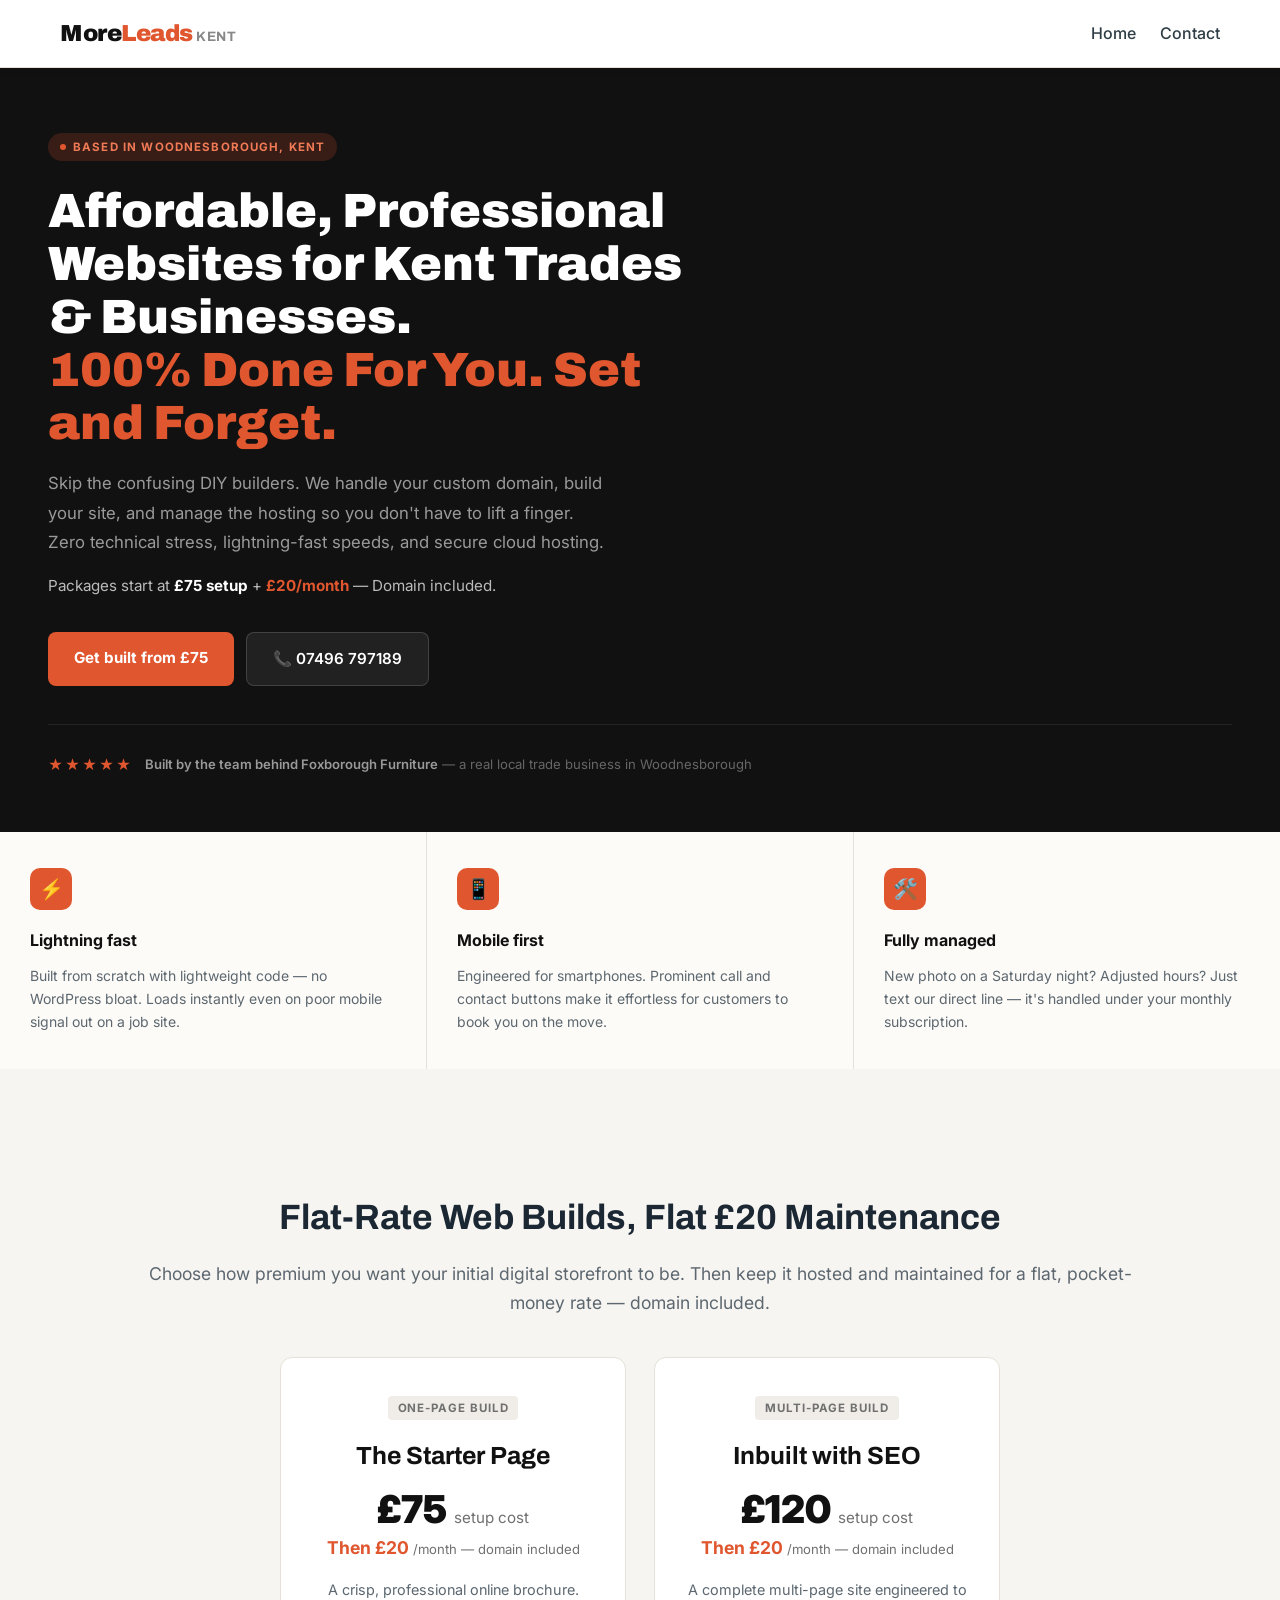
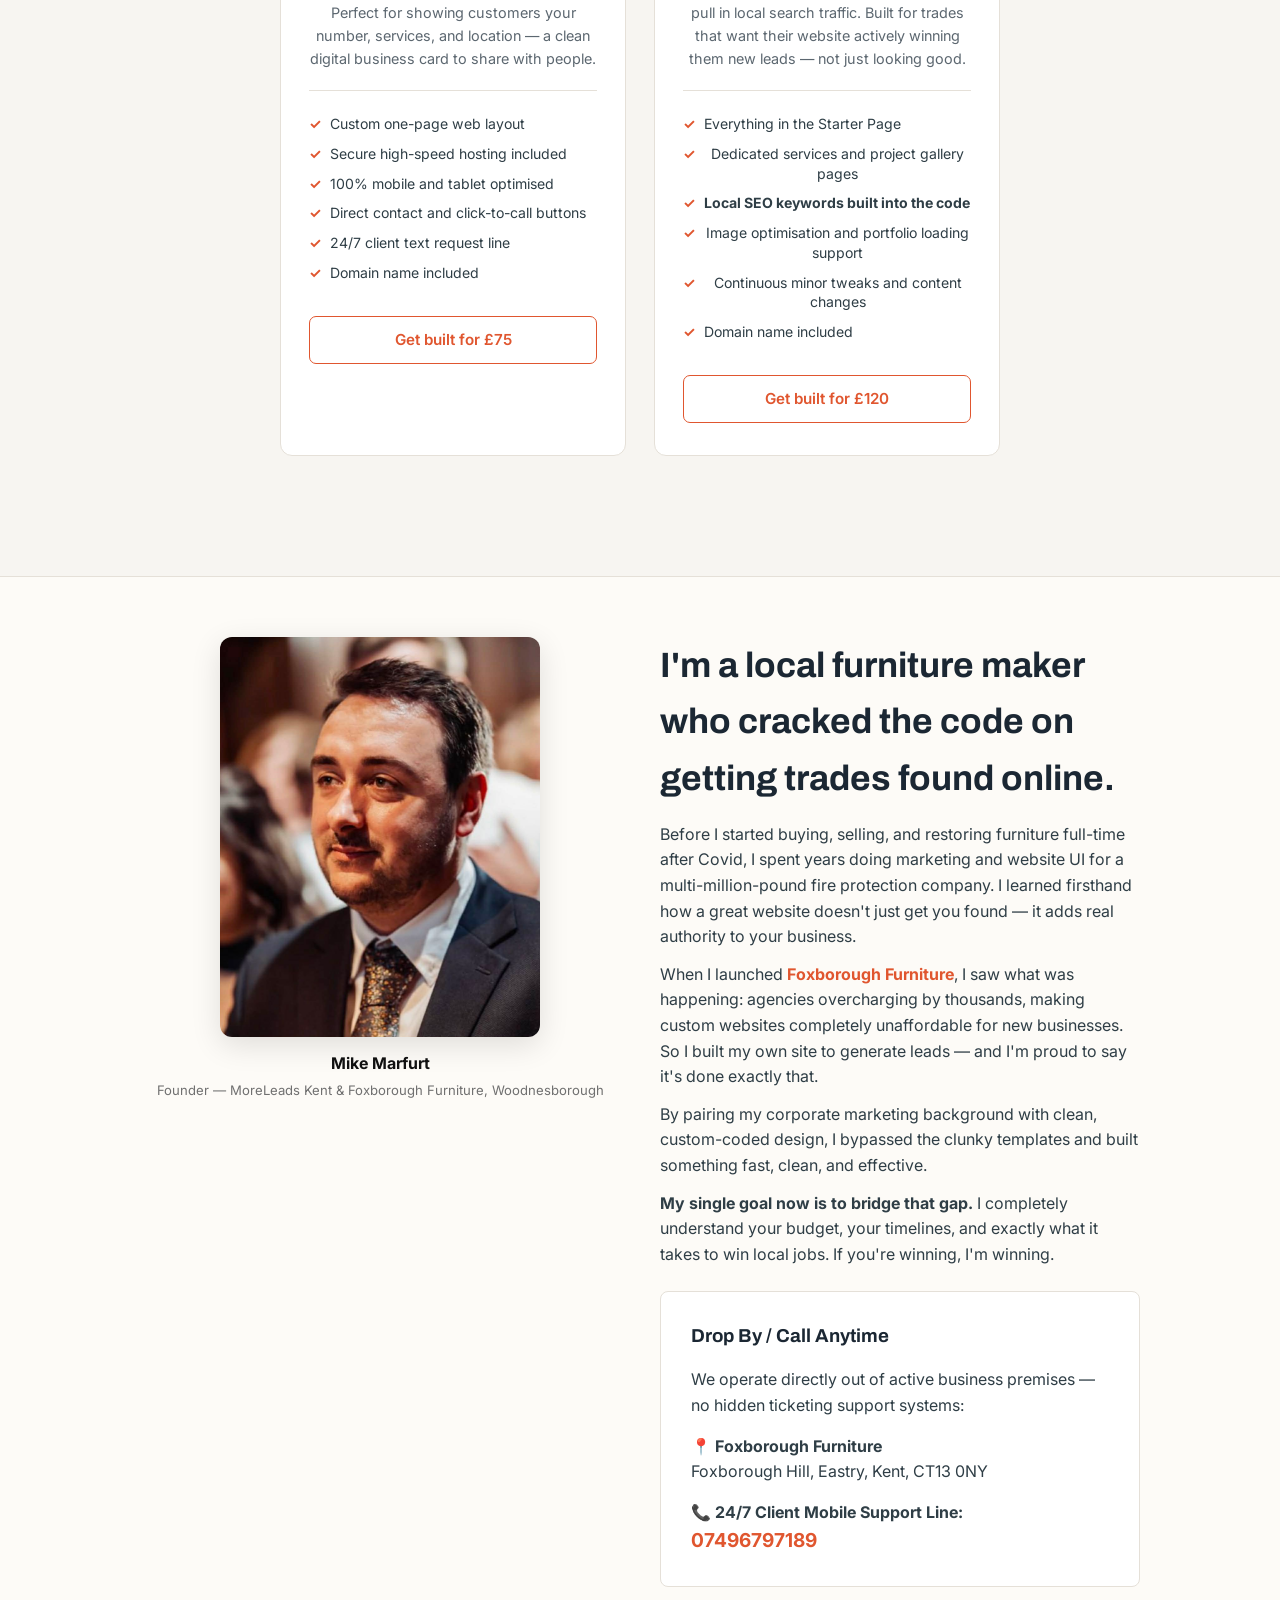
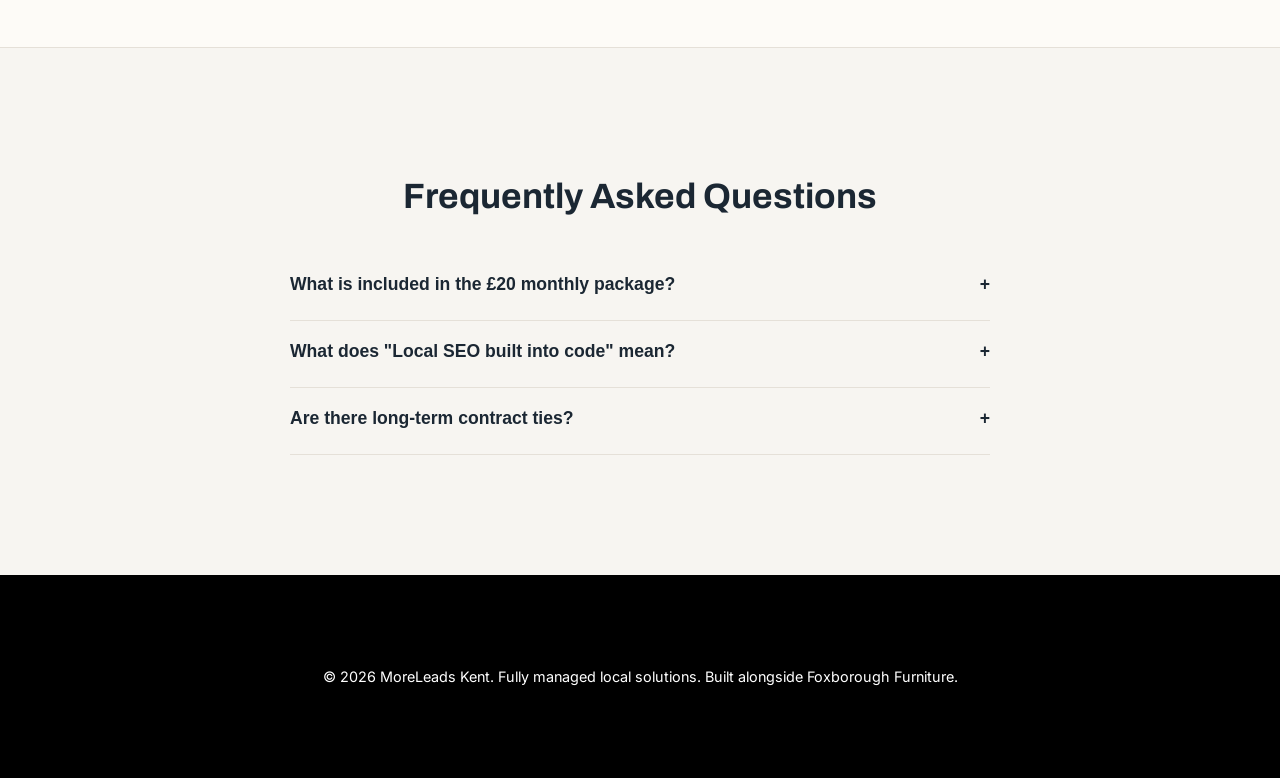
==== index.html @ c45e1f1b "Update index.html" ====
<!DOCTYPE html>
<html lang="en-GB">
<head>
    <link rel="icon" type="image/svg+xml" href="favicon.svg">
<link rel="shortcut icon" href="favicon.svg">
    <meta charset="UTF-8">
    <meta name="viewport" content="width=device-width, initial-scale=1.0, viewport-fit=cover">
    <meta http-equiv="X-UA-Compatible" content="ie=edge">
    
    <title>Affordable Custom Websites for Kent Trades & Small Businesses | MoreLeads Kent</title>
    <meta name="description" content="Affordable custom website builds and hands-free rolling monthly maintenance for Kent trades and small businesses. 24/7 direct update line based in Woodnesborough.">
    <meta name="keywords" content="web design Kent, website builder trades, local web design, website maintenance, Sandwich web design, Deal web design, Canterbury web design">
    <meta name="author" content="MoreLeads Kent">
    <meta name="robots" content="index, follow, max-snippet:-1, max-image-preview:large, max-video-preview:-1">
    
    <link rel="canonical" href="https://moreleadskent.co.uk/">

    <!-- Open Graph / Facebook / LinkedIn / Instagram -->
    <meta property="og:type" content="website">
    <meta property="og:url" content="https://moreleadskent.co.uk/">
    <meta property="og:title" content="Affordable Custom Websites for Kent Trades & Small Businesses">
    <meta property="og:description" content="Affordable custom website builds and hands-free rolling monthly maintenance for Kent trades and small businesses. Based in Woodnesborough.">
    <meta property="og:image" content="https://moreleadskent.co.uk/social-share.png">
    <meta property="og:image:width" content="1200">
    <meta property="og:image:height" content="630">
    <meta property="og:locale" content="en_GB">

    <!-- Twitter / X -->
    <meta name="twitter:card" content="summary_large_image">
    <meta name="twitter:title" content="Affordable Custom Websites for Kent Trades & Small Businesses">
    <meta name="twitter:description" content="Affordable custom website builds and hands-free rolling monthly maintenance for Kent trades and small businesses.">
    <meta name="twitter:image" content="https://moreleadskent.co.uk/social-share.png">

    <link rel="preconnect" href="https://fonts.googleapis.com">
    <link rel="preconnect" href="https://fonts.gstatic.com" crossorigin>
    
    <link rel="stylesheet" href="style.css" media="screen">
    <link href="https://fonts.googleapis.com/css2?family=Archivo:wght@700;900&family=Inter:wght@400;500;600&display=swap" rel="stylesheet">
    
    <script type="application/ld+json">
    {
      "@context": "https://schema.org",
      "@type": "LocalBusiness",
      "@id": "https://moreleadskent.co.uk/",
      "name": "MoreLeads Kent",
      "image": "https://moreleadskent.co.uk/moreleadslogo.png",
      "logo": "https://moreleadskent.co.uk/moreleadslogo.png",
      "telephone": "+447496797189",
      "url": "https://moreleadskent.co.uk",
      "address": {
        "@type": "PostalAddress",
        "streetAddress": "Foxborough Furniture, Foxborough Hill",
        "addressLocality": "Eastry",
        "addressRegion": "Kent",
        "postalCode": "CT13 0NY",
        "addressCountry": "GB"
      }
    }
    </script>

    <style>
        /* ── Sticky Header ── */
        header {
            position: sticky;
            top: 0;
            left: 0;
            width: 100%;
            z-index: 1000;
            background: var(--white, #fff);
            box-shadow: 0 2px 10px rgba(0, 0, 0, 0.05);
        }
        header .nav-container {
            display: flex !important;
            flex-direction: row !important;
            justify-content: space-between !important;
            align-items: center !important;
            width: 100% !important;
            max-width: 1200px;
            margin: 0 auto;
            padding: 15px 20px !important;
            box-sizing: border-box !important;
        }

        /* ── Hamburger ── */
        .hamburger {
            display: none;
            flex-direction: column;
            justify-content: center;
            gap: 5px;
            background: none;
            border: none;
            cursor: pointer;
            padding: 8px;
            z-index: 300;
        }
        .hamburger span {
            display: block;
            width: 22px;
            height: 2px;
            background: var(--navy-dark, #000);
            border-radius: 2px;
            transition: transform 0.3s ease, opacity 0.3s ease;
        }
        .hamburger.open span:nth-child(1) { transform: translateY(7px) rotate(45deg); }
        .hamburger.open span:nth-child(2) { opacity: 0; }
        .hamburger.open span:nth-child(3) { transform: translateY(-7px) rotate(-45deg); }

        /* ── Mobile Menu ── */
        .mobile-menu {
            display: none;
            position: fixed;
            inset: 0;
            background: var(--white, #fff);
            z-index: 200;
            flex-direction: column;
            align-items: center;
            justify-content: center;
            gap: 28px;
        }
        .mobile-menu.open { display: flex; }
        .mobile-menu a {
            font-size: 1.25rem;
            font-weight: 600;
            color: var(--navy-dark, #000);
            text-decoration: none;
        }

        /* ── Hero ── */
        .mlk-hero {
            background: #111;
            padding: 64px 48px 56px;
        }
        .mlk-eyebrow {
            display: inline-flex;
            align-items: center;
            gap: 7px;
            background: rgba(224,86,47,0.18);
            color: #f07a56;
            font-size: 0.72rem;
            font-weight: 700;
            letter-spacing: 0.1em;
            text-transform: uppercase;
            padding: 5px 12px;
            border-radius: 20px;
            margin-bottom: 24px;
        }
        .mlk-eyebrow-dot {
            width: 6px;
            height: 6px;
            background: #E0562F;
            border-radius: 50%;
            display: inline-block;
        }
        .mlk-h1 {
            font-family: 'Archivo', sans-serif;
            font-size: 3rem;
            font-weight: 900;
            color: #fff;
            line-height: 1.1;
            margin: 0 0 20px;
            max-width: 680px;
        }
        .mlk-h1 span { color: #E0562F; }
        .mlk-sub {
            font-size: 1.05rem;
            color: #9a9a9a;
            line-height: 1.75;
            max-width: 560px;
            margin: 0 0 16px;
        }
        .mlk-price-line {
            font-size: 0.95rem;
            color: #bbb;
            margin-bottom: 34px;
        }
        .mlk-btns {
            display: flex;
            gap: 12px;
            flex-wrap: wrap;
            margin-bottom: 38px;
        }
        .mlk-btn-primary {
            background: #E0562F;
            color: #fff;
            font-size: 0.95rem;
            font-weight: 700;
            padding: 14px 26px;
            border-radius: 8px;
            text-decoration: none;
            transition: background 0.18s;
            display: inline-block;
        }
        .mlk-btn-primary:hover { background: #c0401a; }
        .mlk-btn-ghost {
            background: rgba(255,255,255,0.07);
            color: #fff;
            font-size: 0.95rem;
            font-weight: 600;
            padding: 14px 26px;
            border-radius: 8px;
            text-decoration: none;
            border: 1px solid rgba(255,255,255,0.15);
            transition: background 0.18s;
            display: inline-block;
        }
        .mlk-btn-ghost:hover { background: rgba(255,255,255,0.12); }
        .mlk-trust {
            display: flex;
            align-items: center;
            gap: 12px;
            border-top: 1px solid rgba(255,255,255,0.08);
            padding-top: 28px;
            flex-wrap: wrap;
        }
        .mlk-trust-stars { color: #E0562F; font-size: 0.9rem; letter-spacing: 2px; }
        .mlk-trust-text { font-size: 0.82rem; color: #666; }
        .mlk-trust-text strong { color: #999; font-weight: 600; }

        /* ── Feature Strip ── */
        .mlk-features {
            display: grid;
            grid-template-columns: repeat(auto-fit, minmax(220px, 1fr));
            gap: 1px;
            background: #e5e0d8;
        }
        .mlk-feat {
            background: #fdfbf7;
            padding: 36px 30px;
            transition: background 0.2s;
        }
        .mlk-feat:hover { background: #f5f0e8; }
        .mlk-feat-icon {
            width: 42px;
            height: 42px;
            background: #E0562F;
            border-radius: 10px;
            display: flex;
            align-items: center;
            justify-content: center;
            margin-bottom: 18px;
            font-size: 20px;
            line-height: 1;
        }
        .mlk-feat-title {
            font-size: 1rem;
            font-weight: 700;
            color: #111;
            margin: 0 0 10px;
        }
        .mlk-feat-body {
            font-size: 0.875rem;
            color: #5c6770;
            line-height: 1.65;
            margin: 0;
        }

        /* ── Pricing Cards ── */
        .pricing-card-new {
            background: #fff;
            border: 1px solid #e5e0d8;
            border-radius: 12px;
            padding: 36px 28px 32px;
            transition: transform 0.22s ease, box-shadow 0.22s ease, border-color 0.22s ease;
            cursor: default;
        }
        .pricing-card-new:hover {
            transform: translateY(-5px);
            border-color: #E0562F;
            box-shadow: 0 12px 32px rgba(224, 86, 47, 0.15);
        }
        .pricing-badge {
            display: inline-block;
            font-size: 0.72rem;
            font-weight: 700;
            letter-spacing: 0.08em;
            text-transform: uppercase;
            padding: 3px 10px;
            border-radius: 4px;
            margin-bottom: 10px;
            background: #f0ede8;
            color: #707070;
        }
        .pricing-list {
            list-style: none;
            padding: 0;
            margin: 0 0 28px;
        }
        .pricing-list li {
            display: flex;
            align-items: flex-start;
            gap: 9px;
            font-size: 0.88rem;
            padding: 5px 0;
            line-height: 1.4;
        }
        .pricing-tick {
            color: #E0562F;
            font-weight: bold;
            flex-shrink: 0;
        }
        .pricing-btn {
            display: block;
            text-align: center;
            padding: 11px 0;
            border-radius: 7px;
            font-size: 0.95rem;
            font-weight: 600;
            text-decoration: none;
            border: 1.5px solid #E0562F;
            color: #E0562F;
            background: transparent;
            transition: background 0.18s, color 0.18s;
        }
        .pricing-btn:hover {
            background: #E0562F;
            color: #fff;
        }

        /* ── Responsive ── */
        @media (max-width: 768px) {
            .hamburger { display: flex !important; }
            header nav { display: none !important; }
            .mlk-hero { padding: 40px 24px 36px; }
            .mlk-h1 { font-size: 2.1rem; }
            .mlk-btns { flex-direction: column; }
        }
    </style>
</head>
<body>

    <header>
        <div class="nav-container">
            <a href="index.html" title="MoreLeads Kent" style="text-decoration: none; display: inline-flex; align-items: center; gap: 8px;">
                <span style="font-family: 'Archivo', sans-serif; font-weight: 900; font-size: 1.45rem; color: #111; letter-spacing: -0.5px;">More<span style="color: #E0562F;">Leads</span> <span style="font-size: 0.85rem; font-weight: 700; color: #888; letter-spacing: 0.05em;">KENT</span></span>
            </a>
            <nav aria-label="Primary Navigation">
                <a href="index.html">Home</a>
                <a href="contact.html">Contact</a>
            </nav>
            <button class="hamburger" id="hamburger" aria-label="Open menu" aria-expanded="false">
                <span></span><span></span><span></span>
            </button>
        </div>
    </header>

    <div class="mobile-menu" id="mobile-menu" role="dialog" aria-label="Mobile Navigation">
        <a href="index.html" class="mob-link">Home</a>
        <a href="contact.html" class="mob-link">Contact</a>
    </div>

    <main>

        <section class="mlk-hero" aria-label="Hero Section">
            <div class="mlk-eyebrow"><span class="mlk-eyebrow-dot"></span> Based in Woodnesborough, Kent</div>
            <h1 class="mlk-h1">Affordable, Professional Websites for Kent Trades & Businesses.<br><span>100% Done For You. Set and Forget.</span></h1>
            <p class="mlk-sub">Skip the confusing DIY builders. We handle your custom domain, build your site, and manage the hosting so you don't have to lift a finger. Zero technical stress, lightning-fast speeds, and secure cloud hosting.</p>
            <p class="mlk-price-line">Packages start at <strong style="color:#fff;">£75 setup</strong> + <strong style="color:#E0562F;">£20/month</strong> — Domain included.</p>
            <div class="mlk-btns">
                <a href="#pricing" class="mlk-btn-primary">Get built from £75</a>
                <a href="tel:+447496797189" class="mlk-btn-ghost">📞 07496 797189</a>
            </div>
            <div class="mlk-trust">
                <span class="mlk-trust-stars">★★★★★</span>
                <span class="mlk-trust-text"><strong>Built by the team behind Foxborough Furniture</strong> — a real local trade business in Woodnesborough</span>
            </div>
        </section>

        <section id="how-it-works" aria-label="Features">
            <div class="mlk-features">
                <div class="mlk-feat">
                    <div class="mlk-feat-icon">⚡</div>
                    <p class="mlk-feat-title">Lightning fast</p>
                    <p class="mlk-feat-body">Built from scratch with lightweight code — no WordPress bloat. Loads instantly even on poor mobile signal out on a job site.</p>
                </div>
                <div class="mlk-feat">
                    <div class="mlk-feat-icon">📱</div>
                    <p class="mlk-feat-title">Mobile first</p>
                    <p class="mlk-feat-body">Engineered for smartphones. Prominent call and contact buttons make it effortless for customers to book you on the move.</p>
                </div>
                <div class="mlk-feat">
                    <div class="mlk-feat-icon">🛠️</div>
                    <p class="mlk-feat-title">Fully managed</p>
                    <p class="mlk-feat-body">New photo on a Saturday night? Adjusted hours? Just text our direct line — it's handled under your monthly subscription.</p>
                </div>
            </div>
        </section>

        <section id="pricing" style="padding: 60px 20px;">
            <div class="container text-center" style="max-width: 1000px; margin: 0 auto; text-align: center;">
                <h2>Flat-Rate Web Builds, Flat £20 Maintenance</h2>
                <p class="subtitle" style="margin-bottom: 40px;">Choose how premium you want your initial digital storefront to be. Then keep it hosted and maintained for a flat, pocket-money rate — domain included.</p>

                <div style="display: grid; grid-template-columns: repeat(auto-fit, minmax(280px, 1fr)); gap: 28px; max-width: 720px; margin: 0 auto;">

                    <div class="pricing-card-new">
                        <span class="pricing-badge">One-Page Build</span>
                        <h3 style="font-size:1.55rem;font-weight:700;margin:6px 0 4px;color:#111;">The Starter Page</h3>
                        <div style="font-size:2.4rem;font-weight:900;color:#111;line-height:1.1;margin:12px 0 4px;">£75 <span style="font-size:0.95rem;font-weight:400;color:#707070;">setup cost</span></div>
                        <div style="font-size:1.1rem;font-weight:700;color:#E0562F;margin-bottom:16px;">Then £20 <span style="font-size:0.82rem;font-weight:400;color:#707070;">/month — domain included</span></div>
                        <p style="font-size:0.9rem;color:#5c6770;line-height:1.6;margin-bottom:20px;min-height:60px;">A crisp, professional online brochure. Perfect for showing customers your number, services, and location — a clean digital business card to share with people.</p>
                        <hr style="border:none;border-top:1px solid #e5e0d8;margin:0 0 18px;">
                        <ul class="pricing-list">
                            <li><span class="pricing-tick">✓</span> Custom one-page web layout</li>
                            <li><span class="pricing-tick">✓</span> Secure high-speed hosting included</li>
                            <li><span class="pricing-tick">✓</span> 100% mobile and tablet optimised</li>
                            <li><span class="pricing-tick">✓</span> Direct contact and click-to-call buttons</li>
                            <li><span class="pricing-tick">✓</span> 24/7 client text request line</li>
                            <li><span class="pricing-tick">✓</span> Domain name included</li>
                        </ul>
                        <a href="contact.html" class="pricing-btn">Get built for £75</a>
                    </div>

                    <div class="pricing-card-new">
                        <span class="pricing-badge">Multi-Page Build</span>
                        <h3 style="font-size:1.55rem;font-weight:700;margin:6px 0 4px;color:#111;">Inbuilt with SEO</h3>
                        <div style="font-size:2.4rem;font-weight:900;color:#111;line-height:1.1;margin:12px 0 4px;">£120 <span style="font-size:0.95rem;font-weight:400;color:#707070;">setup cost</span></div>
                        <div style="font-size:1.1rem;font-weight:700;color:#E0562F;margin-bottom:16px;">Then £20 <span style="font-size:0.82rem;font-weight:400;color:#707070;">/month — domain included</span></div>
                        <p style="font-size:0.9rem;color:#5c6770;line-height:1.6;margin-bottom:20px;min-height:60px;">A complete multi-page site engineered to pull in local search traffic. Built for trades that want their website actively winning them new leads — not just looking good.</p>
                        <hr style="border:none;border-top:1px solid #e5e0d8;margin:0 0 18px;">
                        <ul class="pricing-list">
                            <li><span class="pricing-tick">✓</span> Everything in the Starter Page</li>
                            <li><span class="pricing-tick">✓</span> Dedicated services and project gallery pages</li>
                            <li><span class="pricing-tick">✓</span> <strong>Local SEO keywords built into the code</strong></li>
                            <li><span class="pricing-tick">✓</span> Image optimisation and portfolio loading support</li>
                            <li><span class="pricing-tick">✓</span> Continuous minor tweaks and content changes</li>
                            <li><span class="pricing-tick">✓</span> Domain name included</li>
                        </ul>
                        <a href="contact.html" class="pricing-btn">Get built for £120</a>
                    </div>

                </div>
            </div>
        </section>

        <section id="about" class="sections-bg" style="padding: 60px 20px; background: #fdfbf7;">
            <div style="max-width: 1000px; margin: 0 auto; display: grid; grid-template-columns: repeat(auto-fit, minmax(300px, 1fr)); gap: 40px; align-items: start;">

                <div style="display: flex; flex-direction: column; align-items: center; text-align: center;">
                    <img src="mike-professional-more-leads-kent-jpg.jpeg" alt="Mike Marfurt, Founder of MoreLeads Kent" style="width: 100%; max-width: 320px; border-radius: 12px; object-fit: cover; aspect-ratio: 4/5; box-shadow: 0 8px 30px rgba(0,0,0,0.12);">
                    <p style="margin-top: 14px; font-weight: 700; color: #111; font-size: 1rem;">Mike Marfurt</p>
                    <p style="font-size: 0.82rem; color: #707070; margin-top: 3px;">Founder — MoreLeads Kent & Foxborough Furniture, Woodnesborough</p>
                </div>

                <div style="display: flex; flex-direction: column; gap: 24px;">
                    <div class="about-text">
                        <h2>I'm a local furniture maker who cracked the code on getting trades found online.</h2>
                        <p style="margin-top: 16px;">Before I started buying, selling, and restoring furniture full-time after Covid, I spent years doing marketing and website UI for a multi-million-pound fire protection company. I learned firsthand how a great website doesn't just get you found — it adds real authority to your business.</p>
                        <p style="margin-top: 12px;">When I launched <a href="https://foxboroughfurniture.com" target="_blank" rel="noopener" style="color: #E0562F; font-weight: bold; text-decoration: none;">Foxborough Furniture</a>, I saw what was happening: agencies overcharging by thousands, making custom websites completely unaffordable for new businesses. So I built my own site to generate leads — and I'm proud to say it's done exactly that.</p>
                        <p style="margin-top: 12px;">By pairing my corporate marketing background with clean, custom-coded design, I bypassed the clunky templates and built something fast, clean, and effective.</p>
                        <p style="margin-top: 12px;"><strong>My single goal now is to bridge that gap.</strong> I completely understand your budget, your timelines, and exactly what it takes to win local jobs. If you're winning, I'm winning.</p>
                    </div>
                    <div class="about-location-box" style="background: #fff; padding: 30px; border-radius: 8px; border: 1px solid #e5e0d8;">
                        <h3>Drop By / Call Anytime</h3>
                        <p>We operate directly out of active business premises — no hidden ticketing support systems:</p>
                        <p style="margin: 15px 0;"><strong>📍 Foxborough Furniture</strong><br>Foxborough Hill, Eastry, Kent, CT13 0NY</p>
                        <p><strong>📞 24/7 Client Mobile Support Line:</strong><br><a href="tel:+447496797189" style="color: #E0562F; font-weight: bold; text-decoration: none; font-size: 1.2rem;">07496797189</a></p>
                    </div>
                </div>

            </div>
        </section>

        <section id="faqs" style="padding: 60px 20px;">
            <div class="container max-width-md" style="max-width: 700px; margin: 0 auto;">
                <h2 class="text-center" style="text-align: center; margin-bottom: 30px;">Frequently Asked Questions</h2>
                <div class="faq-accordion">
                    <div class="faq-item" style="border-bottom: 1px solid #e5e0d8; padding: 15px 0;">
                        <button class="faq-toggle" aria-expanded="false" style="width: 100%; background: none; border: none; text-align: left; font-size: 1.1rem; font-weight: 600; cursor: pointer; display: flex; justify-content: space-between;">What is included in the £20 monthly package? <span>+</span></button>
                        <div class="faq-content" style="max-height: 0; overflow: hidden; transition: max-height 0.3s ease; padding-top: 5px; color: #5c6770;">
                            <p>It covers your domain name, lightning-fast web server hosting, secure SSL generation, and an active line to us. If you need text edited or a seasonal hour adjusted, you text our mobile line and it gets handled under your subscription.</p>
                        </div>
                    </div>
                    <div class="faq-item" style="border-bottom: 1px solid #e5e0d8; padding: 15px 0;">
                        <button class="faq-toggle" aria-expanded="false" style="width: 100%; background: none; border: none; text-align: left; font-size: 1.1rem; font-weight: 600; cursor: pointer; display: flex; justify-content: space-between;">What does "Local SEO built into code" mean? <span>+</span></button>
                        <div class="faq-content" style="max-height: 0; overflow: hidden; transition: max-height 0.3s ease; padding-top: 5px; color: #5c6770;">
                            <p>Instead of just pasting basic text, we structure the underlying source code with local terms (like "Builder in Sandwich" or "Plumber near Deal"). This ensures search engines easily understand your exact geographic area right away.</p>
                        </div>
                    </div>
                    <div class="faq-item" style="border-bottom: 1px solid #e5e0d8; padding: 15px 0;">
                        <button class="faq-toggle" aria-expanded="false" style="width: 100%; background: none; border: none; text-align: left; font-size: 1.1rem; font-weight: 600; cursor: pointer; display: flex; justify-content: space-between;">Are there long-term contract ties? <span>+</span></button>
                        <div class="faq-content" style="max-height: 0; overflow: hidden; transition: max-height 0.3s ease; padding-top: 5px; color: #5c6770;">
                            <p>No. All maintenance contracts run strictly month-to-month. If your trade direction shifts or you decide it isn't a fit for your workload, you can cancel instantly with zero penalty fees.</p>
                        </div>
                    </div>
                </div>
            </div>
        </section>

    </main>

    <footer role="contentinfo" style="padding: 30px 20px; background: #000; color: #fff; text-align: center; font-size: 0.9rem;">
        <div class="container footer-content">
            <p>&copy; 2026 MoreLeads Kent. Fully managed local solutions. Built alongside Foxborough Furniture.</p>
        </div>
    </footer>

    <script>
        const hamburger = document.getElementById('hamburger');
        const mobileMenu = document.getElementById('mobile-menu');
        const mobLinks = mobileMenu.querySelectorAll('.mob-link');

        hamburger.addEventListener('click', () => {
            const isOpen = mobileMenu.classList.toggle('open');
            hamburger.classList.toggle('open', isOpen);
            hamburger.setAttribute('aria-expanded', isOpen);
            document.body.style.overflow = isOpen ? 'hidden' : '';
        });

        mobLinks.forEach(link => {
            link.addEventListener('click', () => {
                mobileMenu.classList.remove('open');
                hamburger.classList.remove('open');
                hamburger.setAttribute('aria-expanded', 'false');
                document.body.style.overflow = '';
            });
        });

        document.querySelectorAll('.faq-toggle').forEach(toggle => {
            toggle.addEventListener('click', () => {
                const content = toggle.nextElementSibling;
                const icon = toggle.querySelector('span');
                const isExpanded = toggle.getAttribute('aria-expanded') === 'true';
                if (isExpanded) {
                    content.style.maxHeight = null;
                    icon.textContent = '+';
                    toggle.setAttribute('aria-expanded', 'false');
                } else {
                    content.style.maxHeight = content.scrollHeight + "px";
                    icon.textContent = '−';
                    toggle.setAttribute('aria-expanded', 'true');
                }
            });
        });
    </script>
</body>
</html>
---- style.css ----
/* New split choice layout for home page */
.split-box-container {
    display: grid;
    grid-template-columns: 1fr;
    gap: 25px;
    margin-top: 40px;
}

@media (min-width: 768px) {
    .split-box-container {
        grid-template-columns: 1fr 1fr;
    }
}

/* Everything else below stays the same */

/* Custom Reset & Typography Base */
* {
    margin: 0;
    padding: 0;
    box-sizing: border-box;
}

:root {
    --navy-dark: #1B2733;
    --bg-light: #F7F5F1;
    --accent-red: #E0562F;
    --muted-sage: #7C9885;
    --text-main: #2F3E46;
    --white: #FFFFFF;
}

body {
    font-family: 'Inter', sans-serif;
    background-color: var(--bg-light);
    color: var(--text-main);
    line-height: 1.6;
}

h1, h2, h3, .logo {
    font-family: 'Archivo', sans-serif;
    color: var(--navy-dark);
}

.container {
    width: 90%;
    max-width: 1100px;
    margin: 0 auto;
    padding: 60px 0;
}

.text-center { text-align: center; }
.max-width-md { max-width: 750px; margin: 0 auto; }
.accent-text { color: var(--accent-red); }

/* Buttons */
.btn {
    display: inline-block;
    padding: 12px 28px;
    font-weight: 600;
    text-decoration: none;
    border-radius: 4px;
    transition: transform 0.2s, background 0.2s;
    cursor: pointer;
}
.btn:hover { transform: translateY(-2px); }
.btn-primary { background-color: var(--accent-red); color: var(--white); }
.btn-primary:hover { background-color: #c44320; }
.btn-secondary { background-color: var(--navy-dark); color: var(--white); }
.btn-secondary-outline { border: 2px solid var(--navy-dark); color: var(--navy-dark); }

/* Header Nav */
header {
    background: var(--white);
    border-bottom: 1px solid #e5e0d8;
    position: sticky;
    top: 0;
    z-index: 100;
}
.nav-container {
    display: flex;
    justify-content: space-between;
    align-items: center;
    padding: 15px 0;
}
.logo { font-size: 1.5rem; font-weight: 900; text-decoration: none; }
.logo span { color: var(--accent-red); }
nav a { text-decoration: none; color: var(--text-main); margin-left: 20px; font-weight: 500; }
nav a:hover { color: var(--accent-red); }

/* Hero Section */
.hero { background: var(--white); padding: 40px 0; }
.hero-grid { display: grid; grid-template-columns: 1.2fr 0.8fr; gap: 40px; align-items: center; }
.hero-text h1 { font-size: 3rem; font-weight: 900; line-height: 1.1; margin-bottom: 20px; }
.hero-text p { font-size: 1.15rem; margin-bottom: 30px; color: var(--text-main); }
.hero-actions .btn { margin-right: 15px; }

/* Animated Search Mockup Graphic */
.hero-visual { display: flex; justify-content: center; }
.google-box {
    background: var(--white);
    border: 2px solid var(--navy-dark);
    border-radius: 8px;
    width: 100%;
    max-width: 400px;
    box-shadow: 0 10px 30px rgba(27, 39, 51, 0.08);
    overflow: hidden;
}
.google-header { background: #f0ede6; padding: 12px; display: flex; align-items: center; border-bottom: 1px solid #e5e0d8; }
.dot { height: 8px; width: 8px; border-radius: 50%; display: inline-block; margin-right: 4px; }
.red { background: #ff5f56; } .yellow { background: #ffbd2e; } .green { background: #27c93f; }
.search-bar { background: var(--white); border-radius: 4px; padding: 4px 12px; font-size: 0.8rem; width: 80%; margin-left: 10px; color: #a0988d; }
.google-results { padding: 15px; position: relative; height: 260px; display: flex; flex-direction: column; gap: 10px; }
.result-item {
    display: flex;
    align-items: center;
    padding: 10px;
    border: 1px solid #e5e0d8;
    border-radius: 6px;
    background: var(--white);
    font-size: 0.85rem;
    position: relative;
}
.result-item p { font-size: 0.75rem; color: #707070; }
.map-pin { font-size: 1.2rem; margin-right: 12px; }
.accent-pin { filter: hue-rotate(340deg); }
.rank-badge { position: absolute; right: 10px; font-size: 0.7rem; font-weight: bold; background: #e5e0d8; padding: 2px 6px; border-radius: 4px; color: var(--navy-dark); }
.animated-rank {
    position: absolute;
    top: 98px;
    width: calc(100% - 30px);
    transition: transform 1.2s cubic-bezier(0.25, 1, 0.5, 1), background 1.2s, border-color 1.2s;
    z-index: 10;
}

/* Structural Blocks */
.sections-bg { background-color: var(--white); border-top: 1px solid #e5e0d8; border-bottom: 1px solid #e5e0d8; }
h2 { font-size: 2.2rem; margin-bottom: 15px; }
.subtitle { font-size: 1.1rem; color: #5c6770; margin-bottom: 40px; }
.grid-3 { display: grid; grid-template-columns: repeat(3, 1fr); gap: 30px; text-align: left; }
.card { background: var(--bg-light); padding: 30px; border-radius: 6px; border-bottom: 4px solid var(--muted-sage); }
.card h3 { margin-bottom: 12px; font-size: 1.3rem; }

/* Pricing Cards */
.pricing-table { margin-top: 20px; align-items: stretch; }
.pricing-card { 
    background: var(--white); 
    padding: 40px 30px; 
    border: 1.5px solid #e5e0d8; 
    border-radius: 6px; 
    display: flex; 
    flex-direction: column; 
    justify-content: space-between; 
    position: relative;
    transition: border-color 0.3s ease, box-shadow 0.3s ease;
}
.pricing-card:hover { 
    border: 3px solid var(--accent-red); 
    box-shadow: 0 10px 25px rgba(224, 86, 47, 0.1);
}
.tier-label { font-size: 0.8rem; font-weight: bold; text-transform: uppercase; letter-spacing: 0.05em; color: var(--muted-sage); margin-bottom: 10px; display: block; }
.price { font-size: 2.5rem; font-family: 'Archivo', sans-serif; font-weight: 900; color: var(--navy-dark); margin: 15px 0; }
.price span { font-size: 0.9rem; font-family: 'Inter', sans-serif; font-weight: normal; color: #707070; margin-left: 5px; }
.pricing-card ul { list-style: none; margin: 20px 0; text-align: left; font-size: 0.95rem; }
.pricing-card ul li { margin-bottom: 10px; }
.pricing-card ul li::before { content: "✓ "; color: var(--accent-red); font-weight: bold; margin-right: 5px; }
.popular { background: var(--accent-red); color: var(--white); padding: 4px 12px; border-radius: 20px; position: absolute; top: -14px; left: 50%; transform: translateX(-50%); font-size: 0.75rem; }

/* About Grid */
.about-grid { display: grid; grid-template-columns: 1.2fr 0.8fr; gap: 50px; }
blockquote { border-left: 4px solid var(--accent-red); padding-left: 20px; font-style: italic; margin: 20px 0; font-size: 1.1rem; color: var(--navy-dark); font-weight: 500; }
.about-location-box { background: var(--bg-light); border: 2px dashed #e5e0d8; padding: 30px; border-radius: 6px; height: fit-content; }
.about-location-box h3 { margin-bottom: 15px; }

/* Accordion FAQs */
.faq-accordion { text-align: left; margin-top: 20px; }
.faq-item { border-bottom: 1px solid #e5e0d8; padding: 15px 0; }
.faq-toggle { width: 100%; background: none; border: none; text-align: left; font-size: 1.1rem; font-weight: 600; color: var(--navy-dark); cursor: pointer; display: flex; justify-content: space-between; align-items: center; padding: 5px 0; }
.faq-content { max-height: 0; overflow: hidden; transition: max-height 0.3s ease-out; }
.faq-content p { padding: 10px 0; color: #5c6770; font-size: 0.95rem; }

/* Footer */
footer { background: var(--navy-dark); color: #a0b0c0; padding: 30px 0; font-size: 0.85rem; }

/* Simple Contact Page Formatting overrides */
.form-group { margin-bottom: 20px; text-align: left; }
.form-group label { display: block; font-weight: 600; margin-bottom: 5px; font-size: 0.9rem;}
.form-group input, .form-group textarea { width: 100%; padding: 12px; border: 1px solid #e5e0d8; border-radius: 4px; background: var(--white); font-family: inherit;}

/* Responsive Utilities */
@media (max-width: 768px) {
    .hero-grid, .grid-3, .about-grid { grid-template-columns: 1fr; }
    .hero-text { text-align: center; }
    .hero-actions .btn { margin: 10px 5px; width: 100%; }
    .nav-container { flex-direction: column; gap: 15px; }
    nav a { margin: 0 10px; }
    .hero-text h1 { font-size: 2.2rem; }
    .animated-rank { display: none; } /* Drop the live graphic widget on mobile screen constraints */
    .google-results { height: auto; }
}
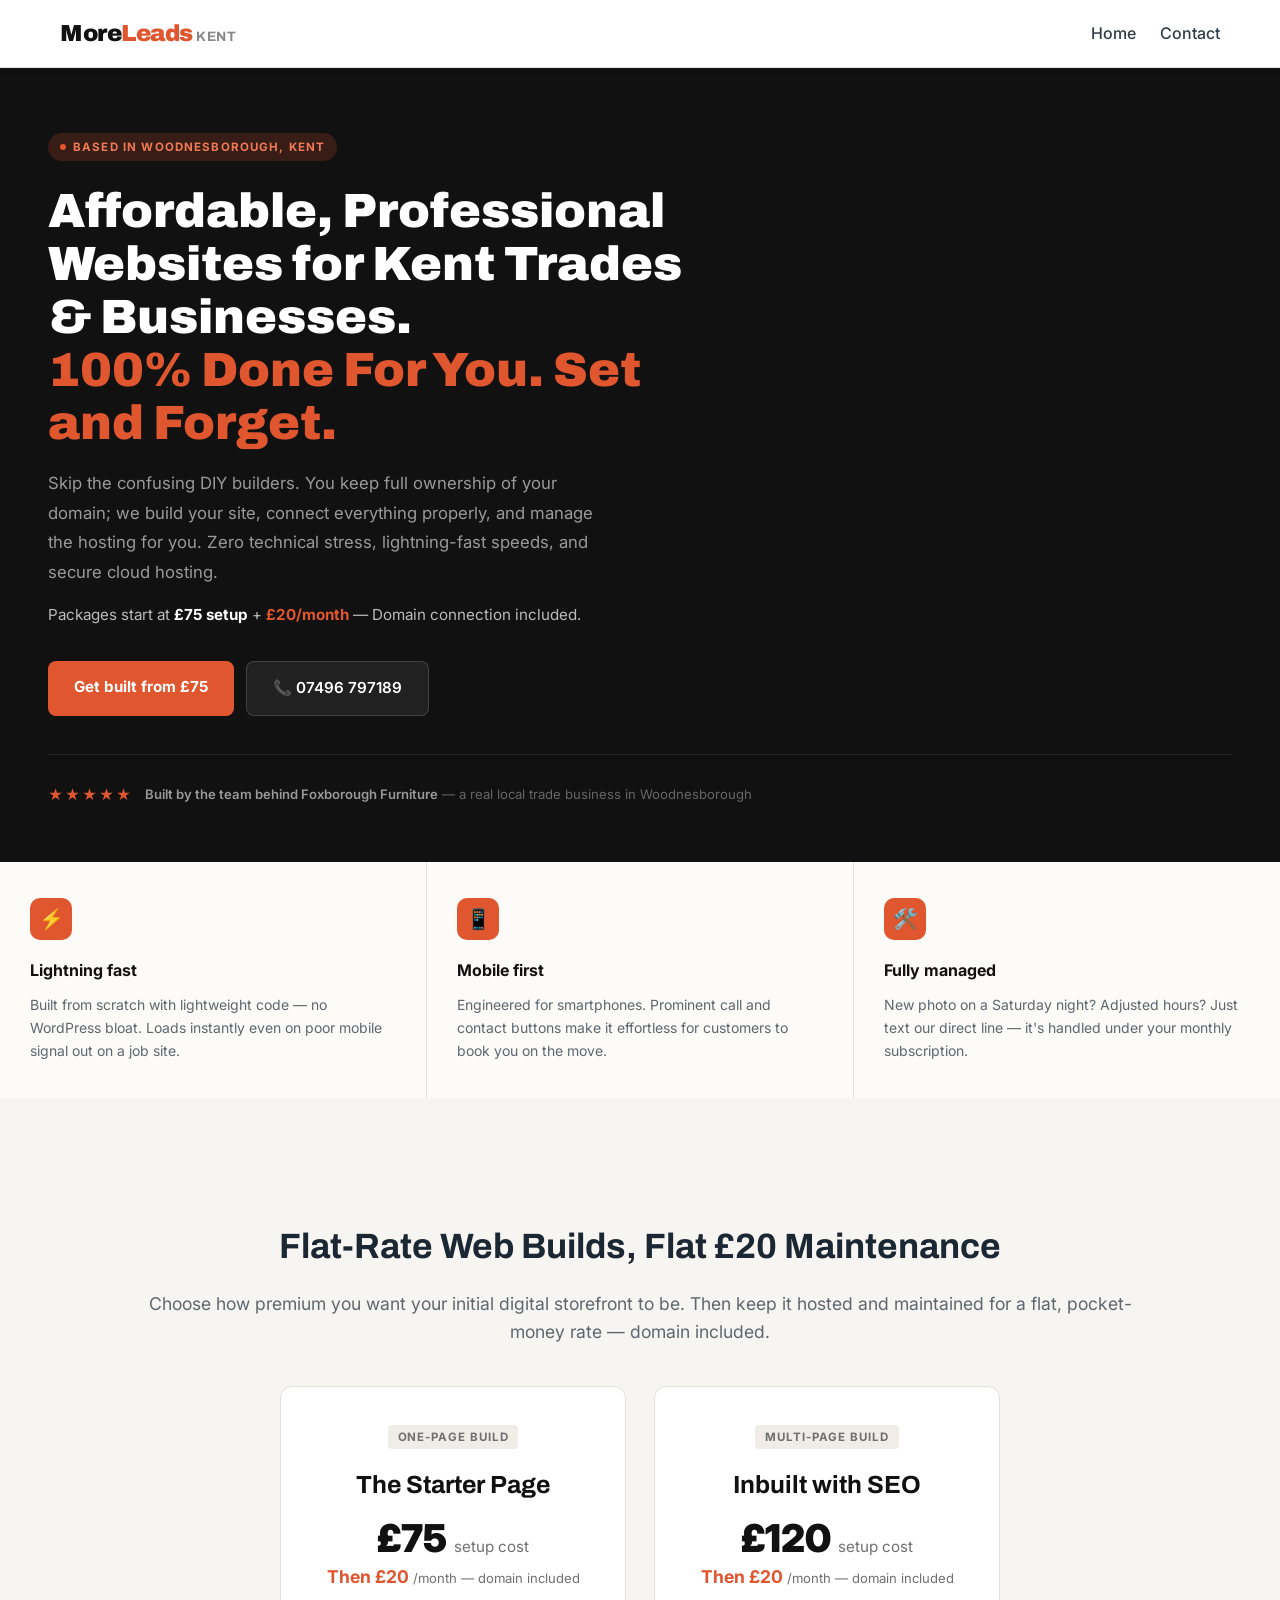
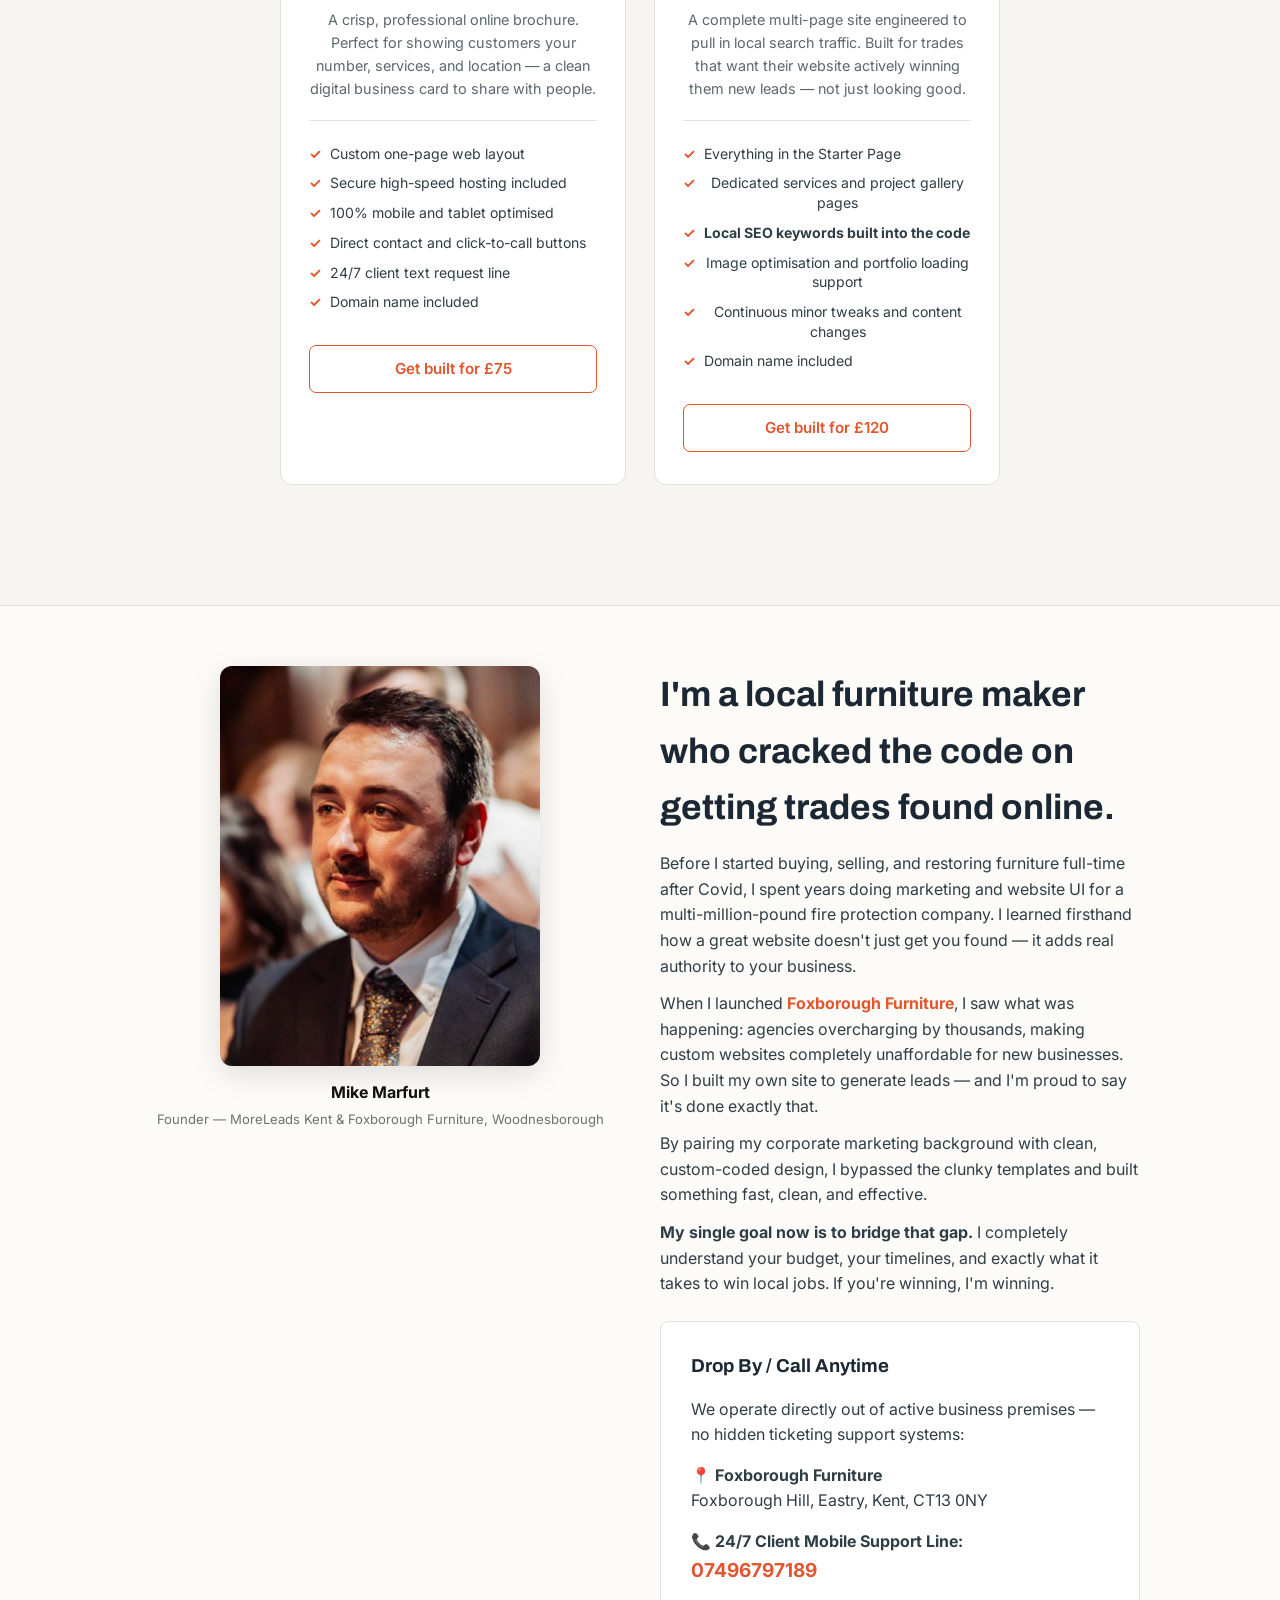
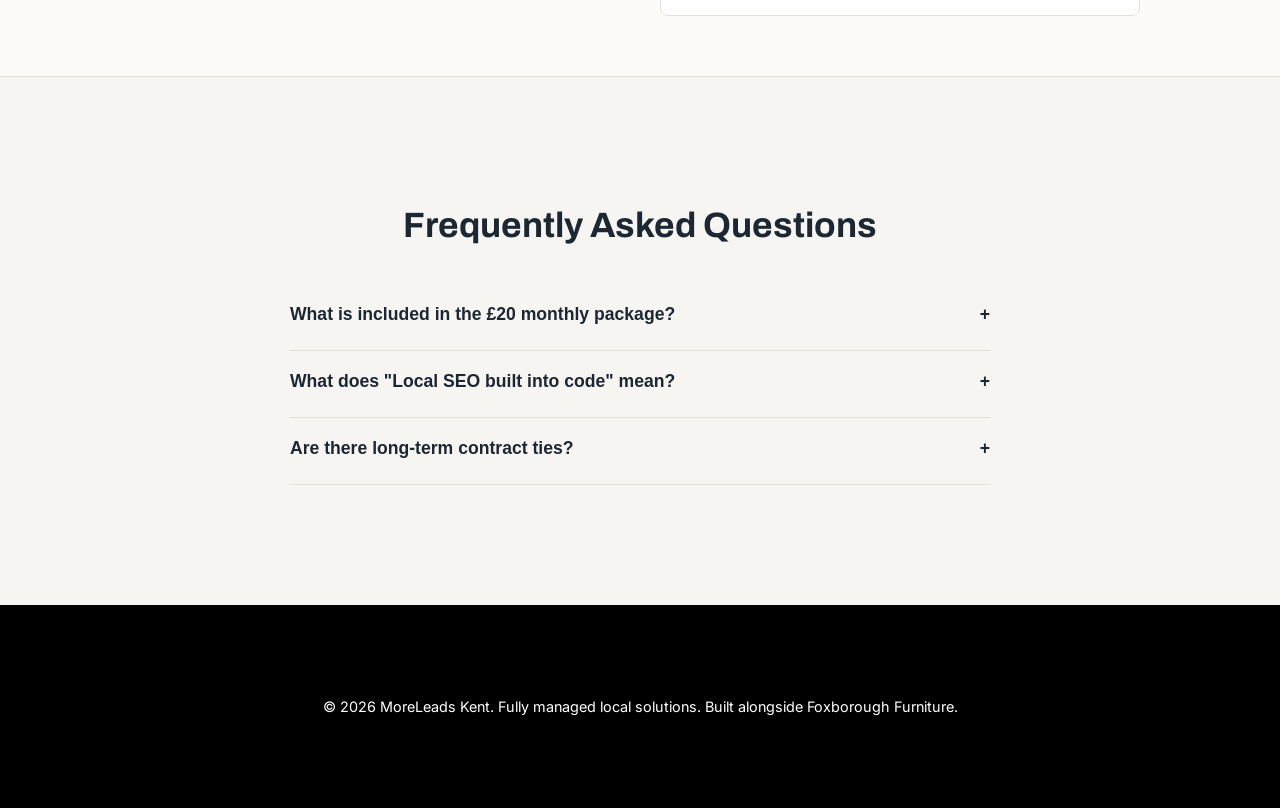
==== commit ddc4fce9: "Clarify client domain ownership" ====
--- a/index.html
+++ b/index.html
@@ -353,8 +353,8 @@
         <section class="mlk-hero" aria-label="Hero Section">
             <div class="mlk-eyebrow"><span class="mlk-eyebrow-dot"></span> Based in Woodnesborough, Kent</div>
             <h1 class="mlk-h1">Affordable, Professional Websites for Kent Trades & Businesses.<br><span>100% Done For You. Set and Forget.</span></h1>
-            <p class="mlk-sub">Skip the confusing DIY builders. We handle your custom domain, build your site, and manage the hosting so you don't have to lift a finger. Zero technical stress, lightning-fast speeds, and secure cloud hosting.</p>
-            <p class="mlk-price-line">Packages start at <strong style="color:#fff;">£75 setup</strong> + <strong style="color:#E0562F;">£20/month</strong> — Domain included.</p>
+            <p class="mlk-sub">Skip the confusing DIY builders. You keep full ownership of your domain; we build your site, connect everything properly, and manage the hosting for you. Zero technical stress, lightning-fast speeds, and secure cloud hosting.</p>
+            <p class="mlk-price-line">Packages start at <strong style="color:#fff;">£75 setup</strong> + <strong style="color:#E0562F;">£20/month</strong> — Domain connection included.</p>
             <div class="mlk-btns">
                 <a href="#pricing" class="mlk-btn-primary">Get built from £75</a>
                 <a href="tel:+447496797189" class="mlk-btn-ghost">📞 07496 797189</a>
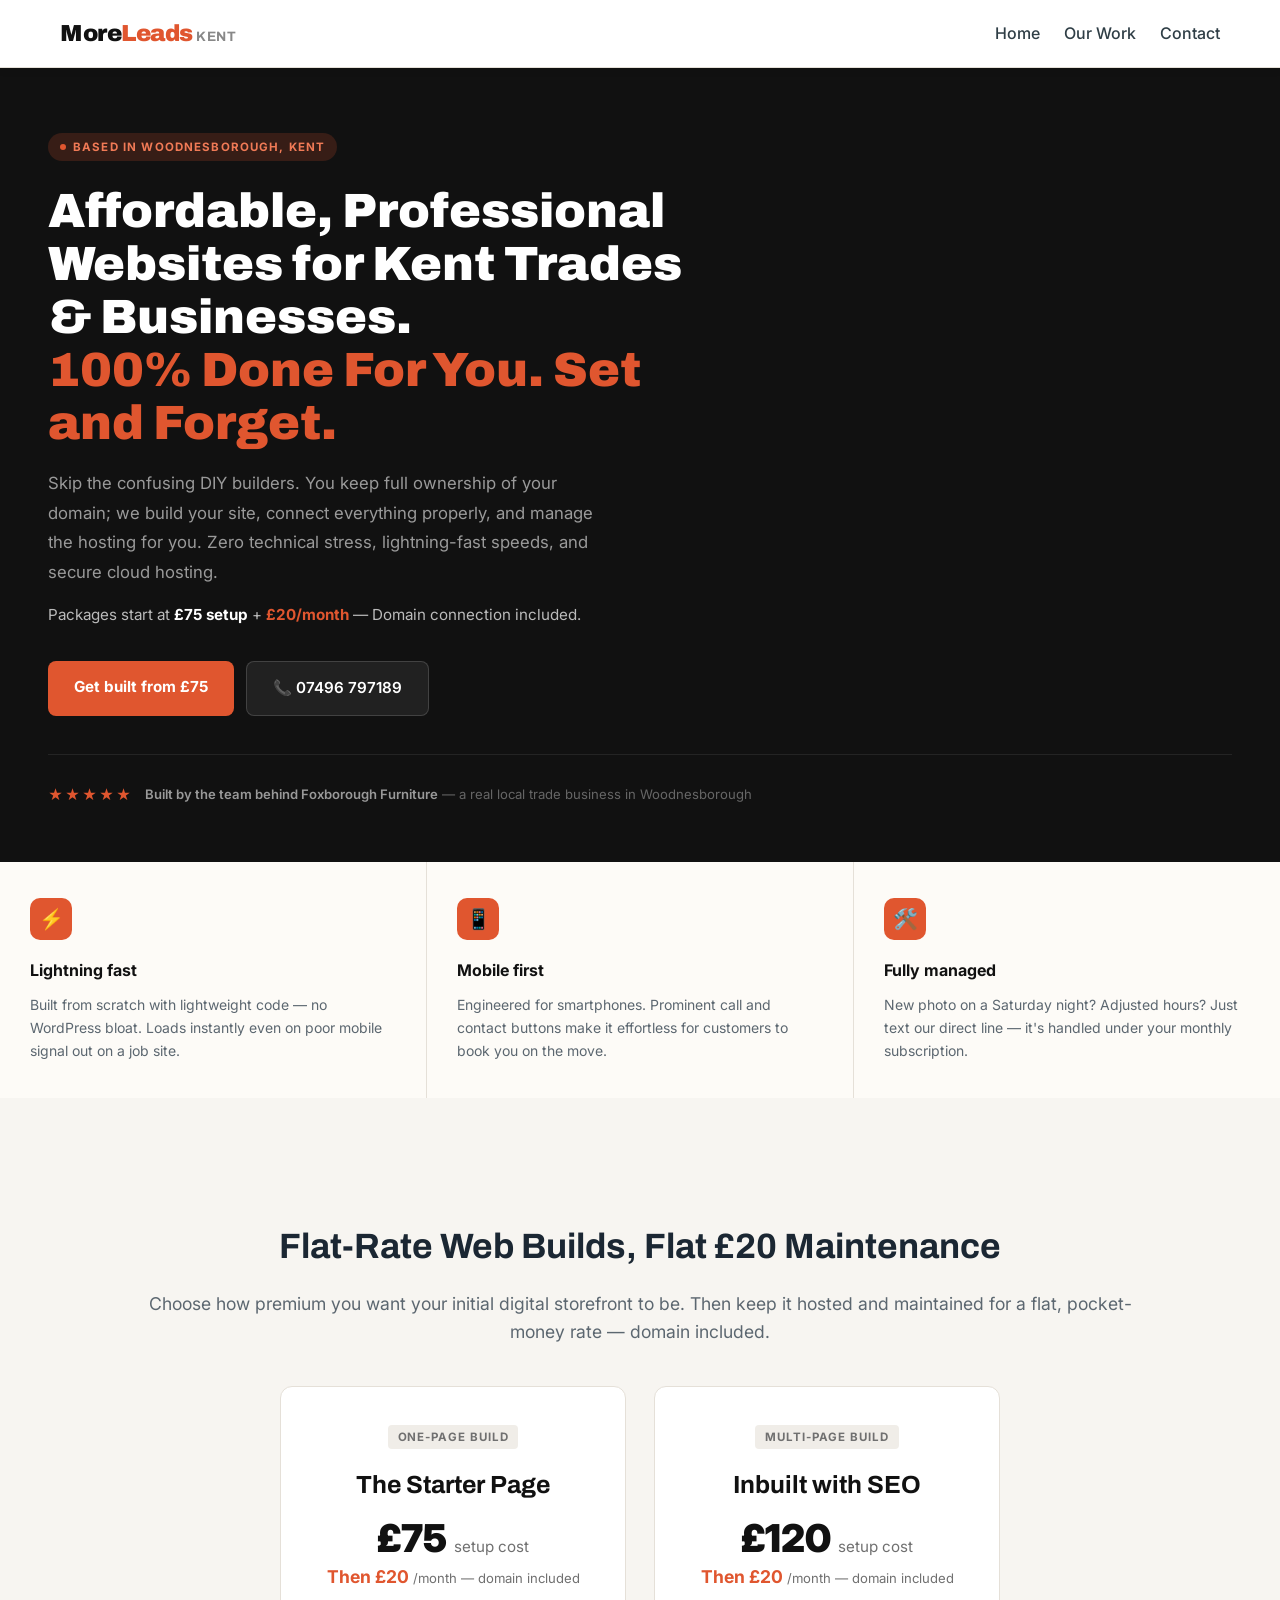
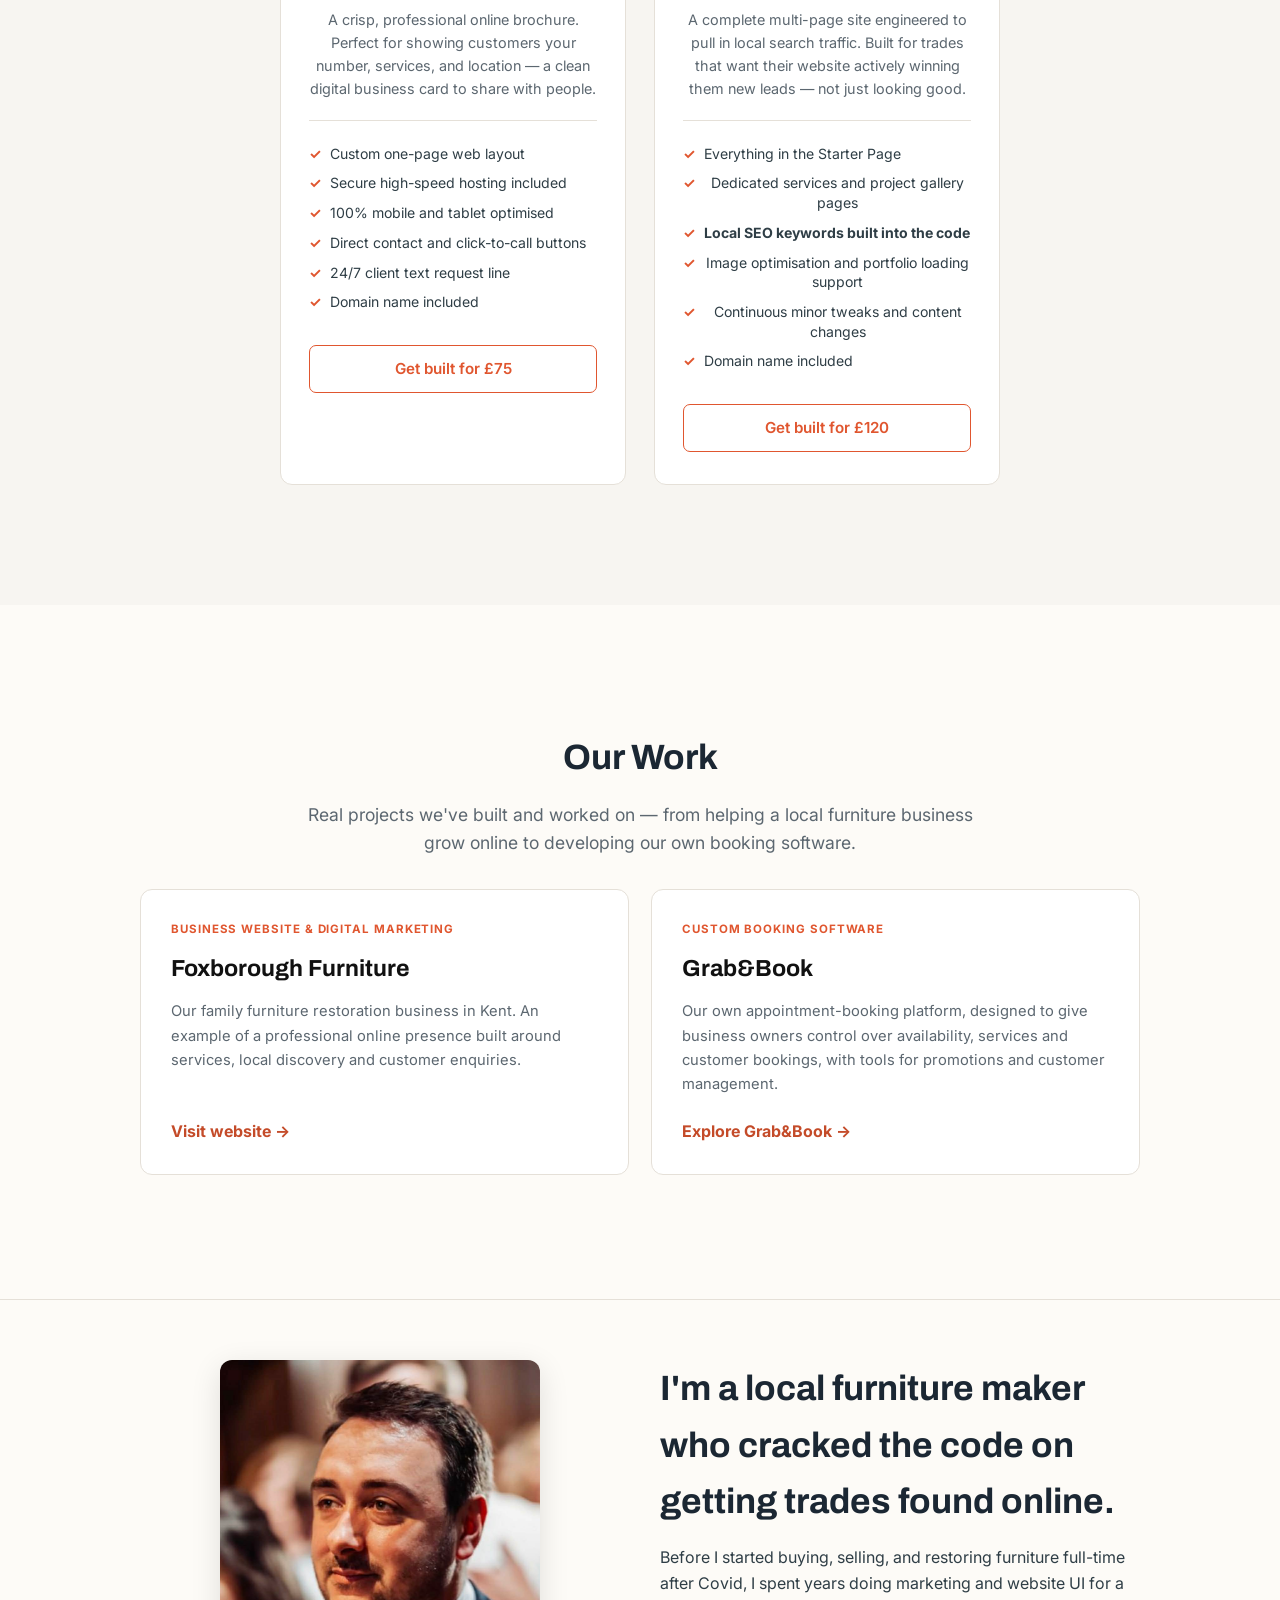
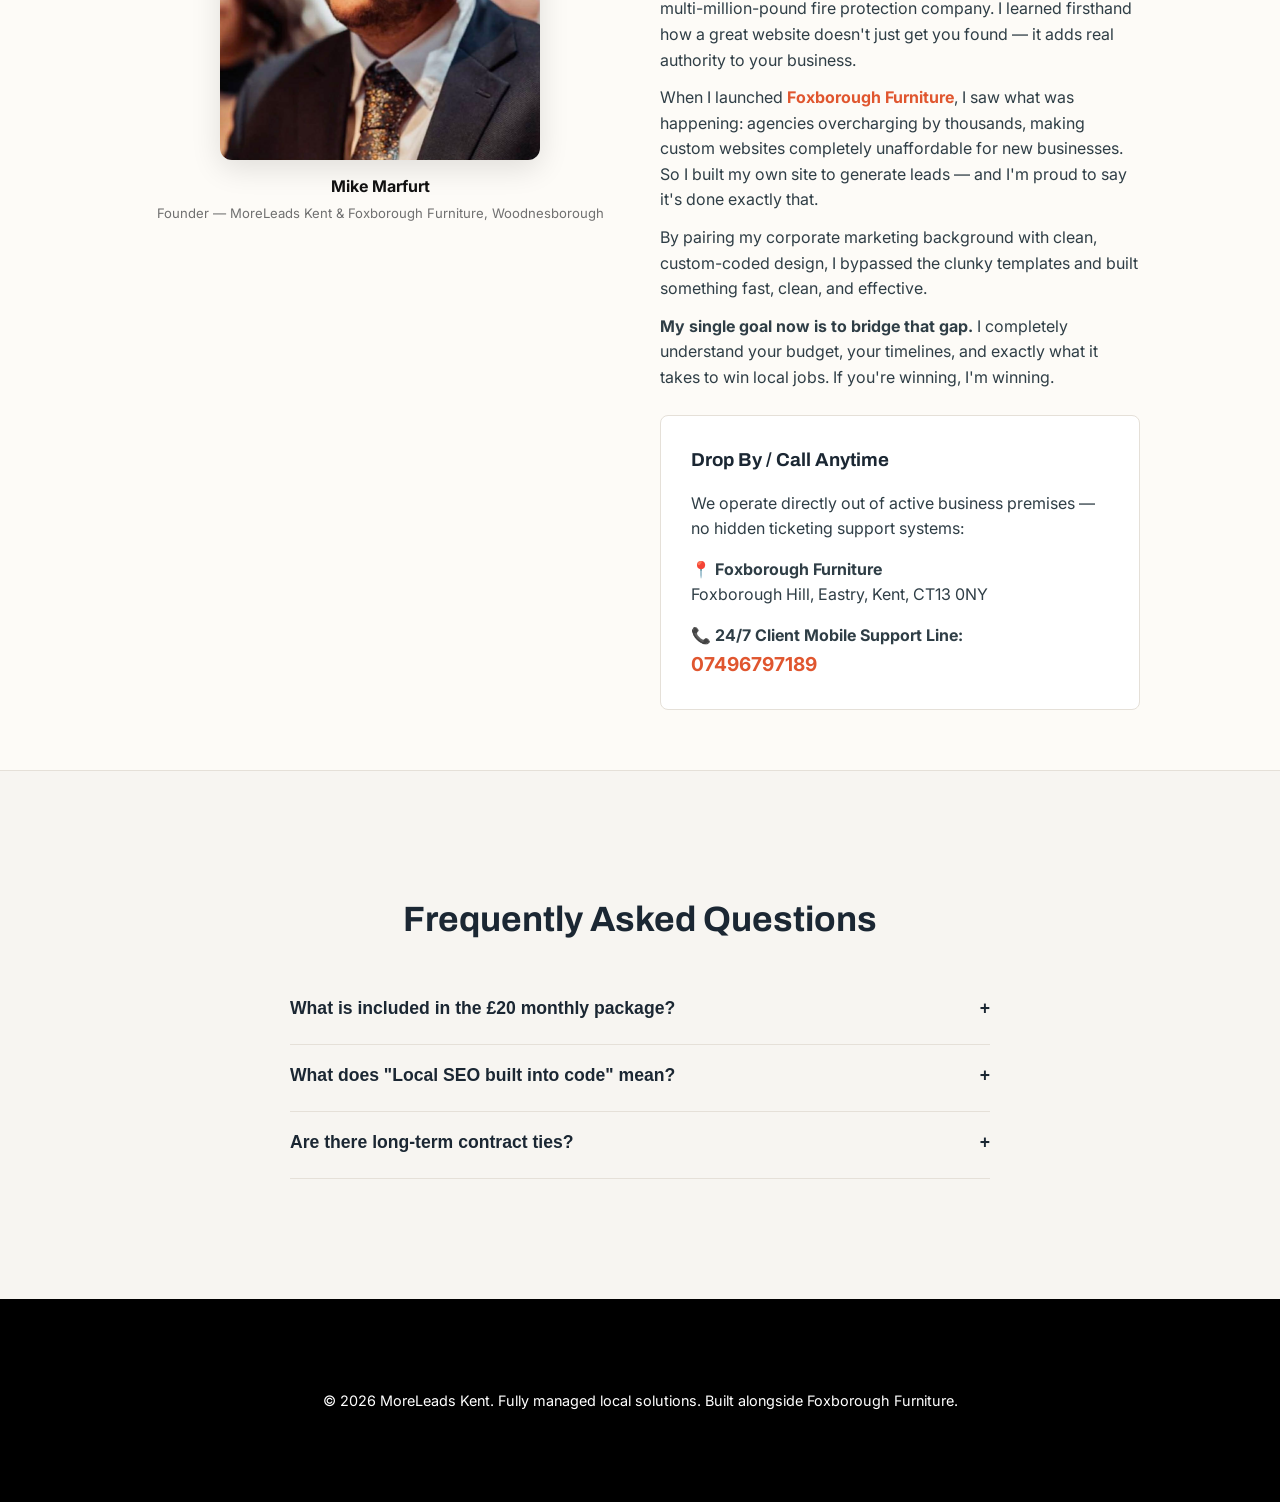
==== commit 39f1c2a3: "Add Foxborough Furniture and Grab&Book portfolio section" ====
--- a/index.html
+++ b/index.html
@@ -316,6 +316,17 @@
             color: #fff;
         }
 
+
+        /* Portfolio */
+        .portfolio-grid { display:grid; grid-template-columns:repeat(2,minmax(0,1fr)); gap:22px; margin-top:32px; text-align:left; }
+        .portfolio-card { background:#fff; border:1px solid #e5e0d8; border-radius:12px; padding:30px; display:flex; flex-direction:column; gap:12px; }
+        .portfolio-card .portfolio-type { color:#E0562F; font-size:.72rem; font-weight:700; letter-spacing:.08em; text-transform:uppercase; }
+        .portfolio-card h3 { margin:0; color:#111; font-size:1.45rem; }
+        .portfolio-card p { margin:0; color:#5c6770; line-height:1.65; font-size:.92rem; }
+        .portfolio-card a { margin-top:auto; padding-top:10px; color:#c44b29; font-weight:700; text-decoration:none; }
+        .portfolio-card a:hover { text-decoration:underline; }
+        @media(max-width:650px) { .portfolio-grid { grid-template-columns:1fr; } .portfolio-card { padding:24px; } }
+
         /* ── Responsive ── */
         @media (max-width: 768px) {
             .hamburger { display: flex !important; }
@@ -335,6 +346,7 @@
             </a>
             <nav aria-label="Primary Navigation">
                 <a href="index.html">Home</a>
+                <a href="#portfolio">Our Work</a>
                 <a href="contact.html">Contact</a>
             </nav>
             <button class="hamburger" id="hamburger" aria-label="Open menu" aria-expanded="false">
@@ -345,6 +357,7 @@
 
     <div class="mobile-menu" id="mobile-menu" role="dialog" aria-label="Mobile Navigation">
         <a href="index.html" class="mob-link">Home</a>
+        <a href="#portfolio" class="mob-link">Our Work</a>
         <a href="contact.html" class="mob-link">Contact</a>
     </div>
 
@@ -428,6 +441,30 @@
                         <a href="contact.html" class="pricing-btn">Get built for £120</a>
                     </div>
 
+                </div>
+            </div>
+        </section>
+
+
+        <section id="portfolio" aria-labelledby="portfolio-heading" style="padding:64px 20px; background:#fdfbf7;">
+            <div class="container" style="max-width:1000px; margin:0 auto;">
+                <div style="text-align:center;">
+                    <h2 id="portfolio-heading">Our Work</h2>
+                    <p class="subtitle" style="max-width:670px;margin:12px auto 0;">Real projects we've built and worked on — from helping a local furniture business grow online to developing our own booking software.</p>
+                </div>
+                <div class="portfolio-grid">
+                    <article class="portfolio-card">
+                        <span class="portfolio-type">Business website &amp; digital marketing</span>
+                        <h3>Foxborough Furniture</h3>
+                        <p>Our family furniture restoration business in Kent. An example of a professional online presence built around services, local discovery and customer enquiries.</p>
+                        <a href="https://foxboroughfurniture.com/" target="_blank" rel="noopener noreferrer" aria-label="Visit Foxborough Furniture website">Visit website &rarr;</a>
+                    </article>
+                    <article class="portfolio-card">
+                        <span class="portfolio-type">Custom booking software</span>
+                        <h3>Grab&amp;Book</h3>
+                        <p>Our own appointment-booking platform, designed to give business owners control over availability, services and customer bookings, with tools for promotions and customer management.</p>
+                        <a href="https://grabandbook.com/" target="_blank" rel="noopener noreferrer" aria-label="Explore Grab and Book">Explore Grab&amp;Book &rarr;</a>
+                    </article>
                 </div>
             </div>
         </section>
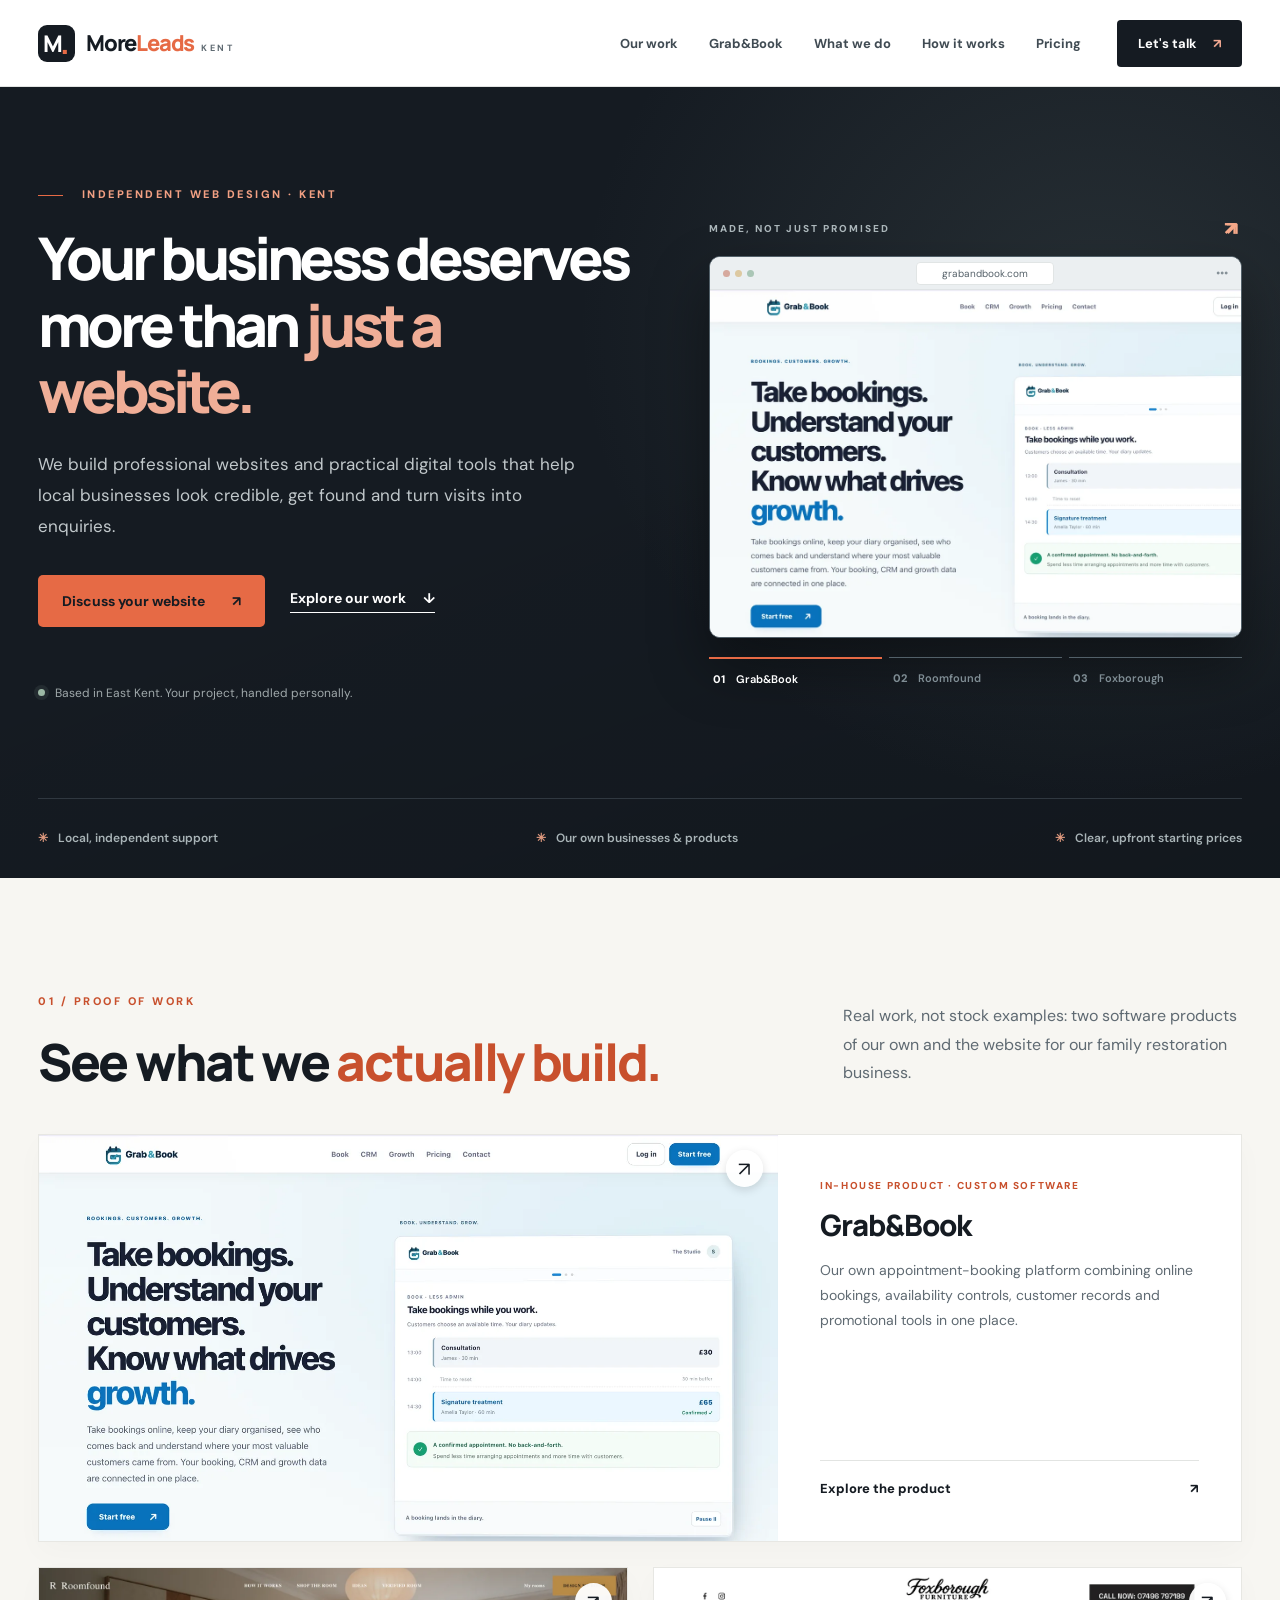
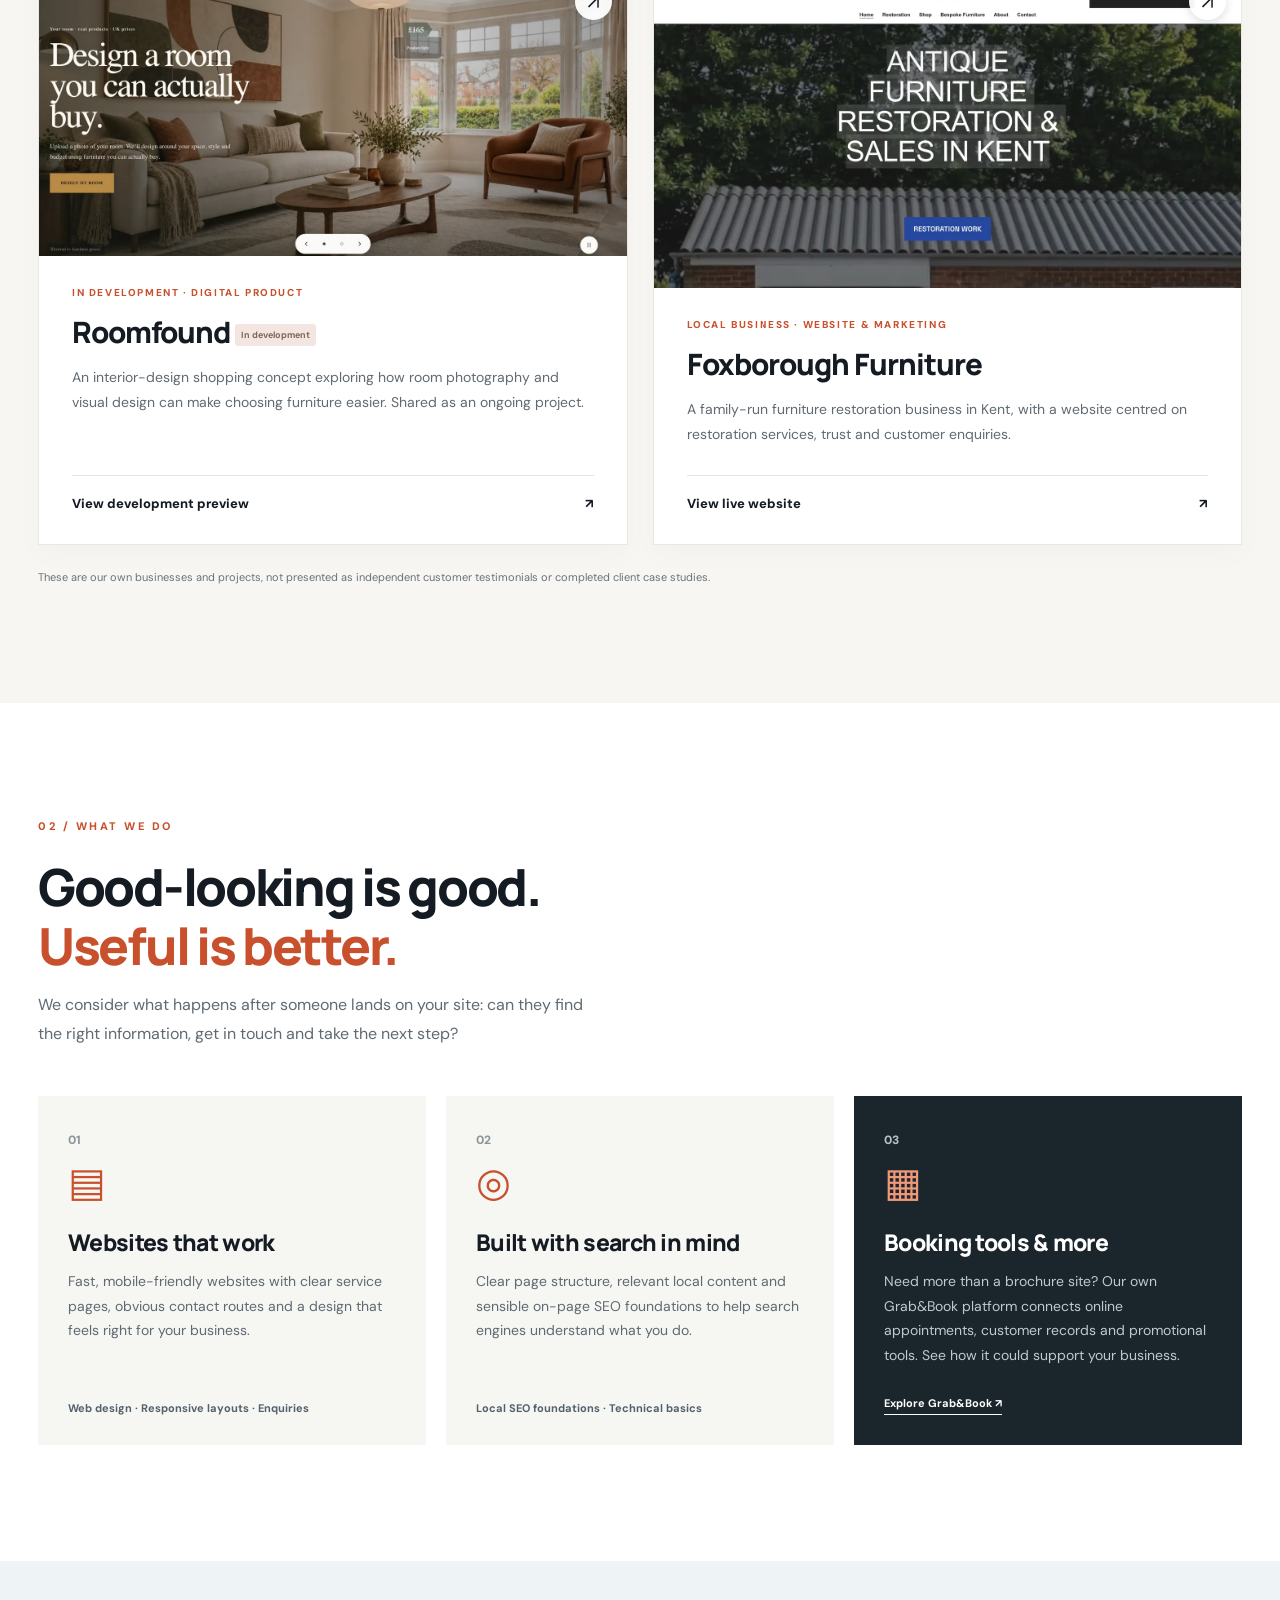
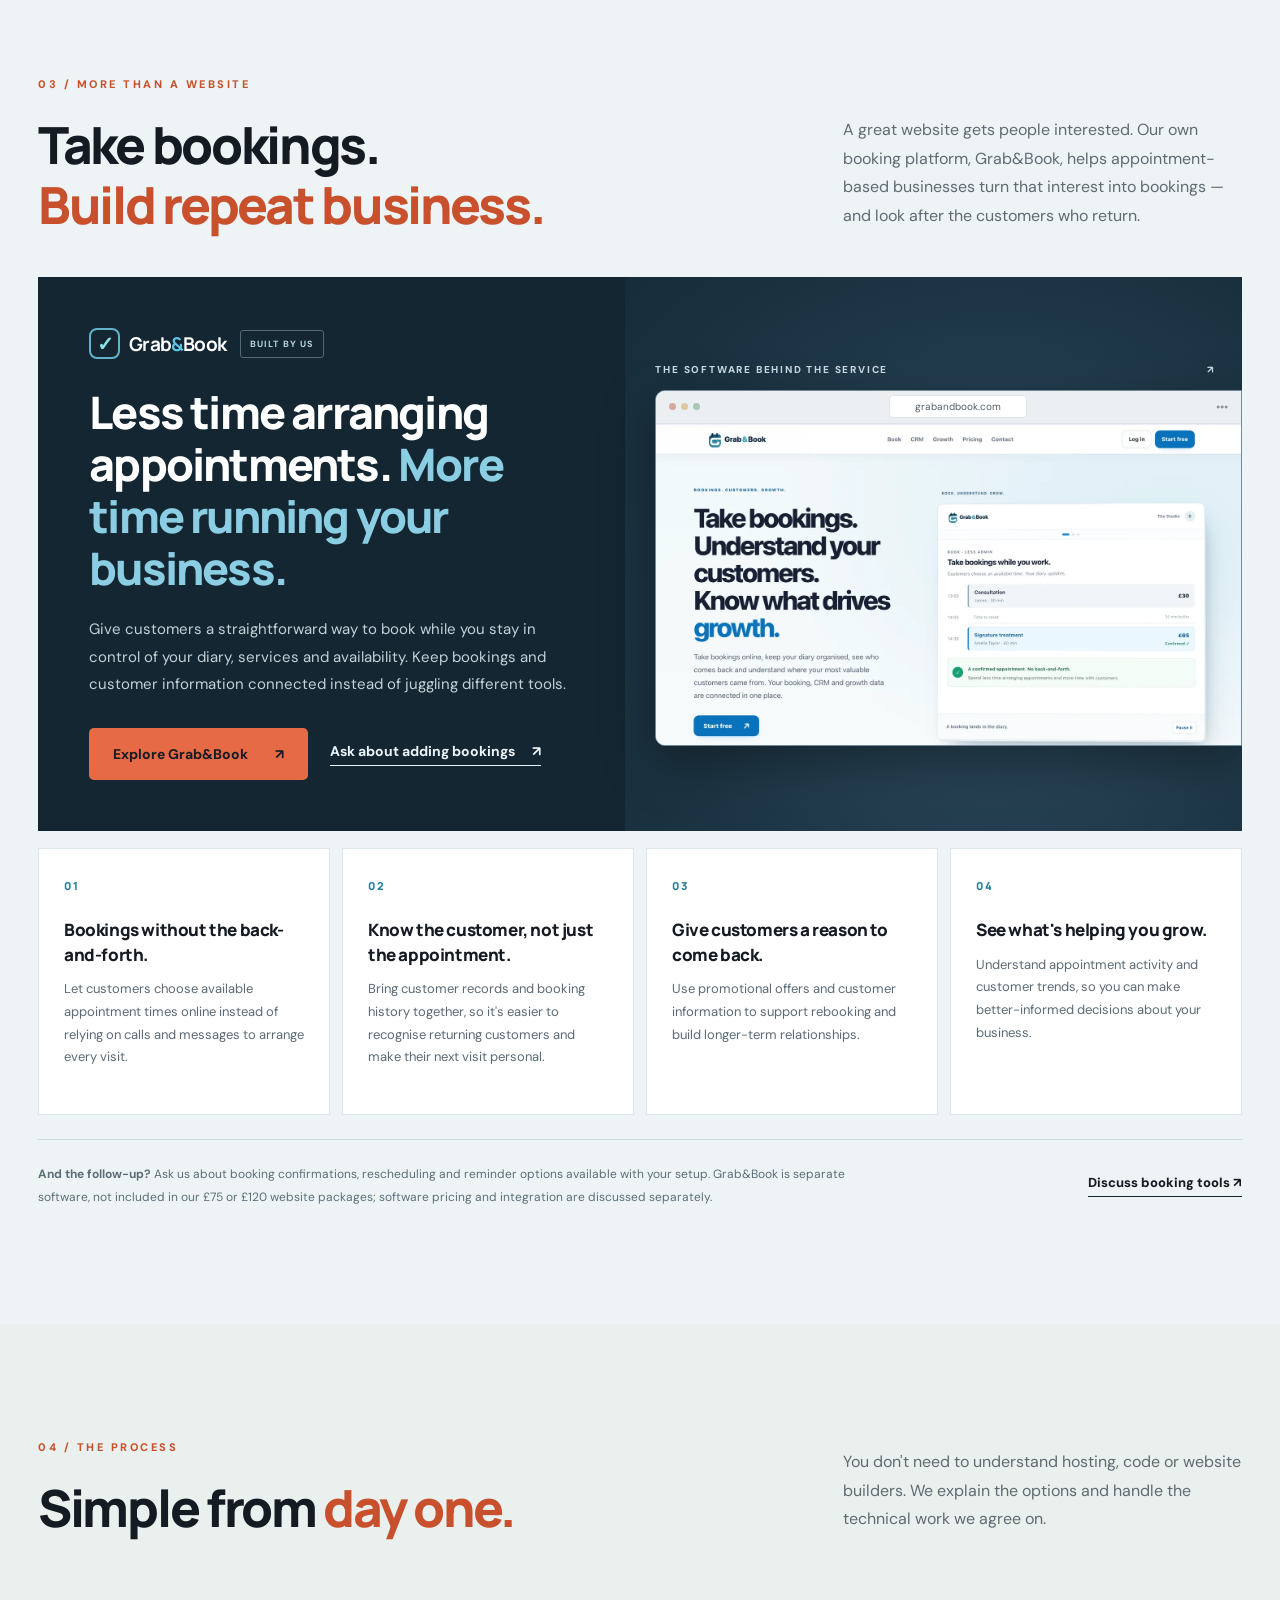
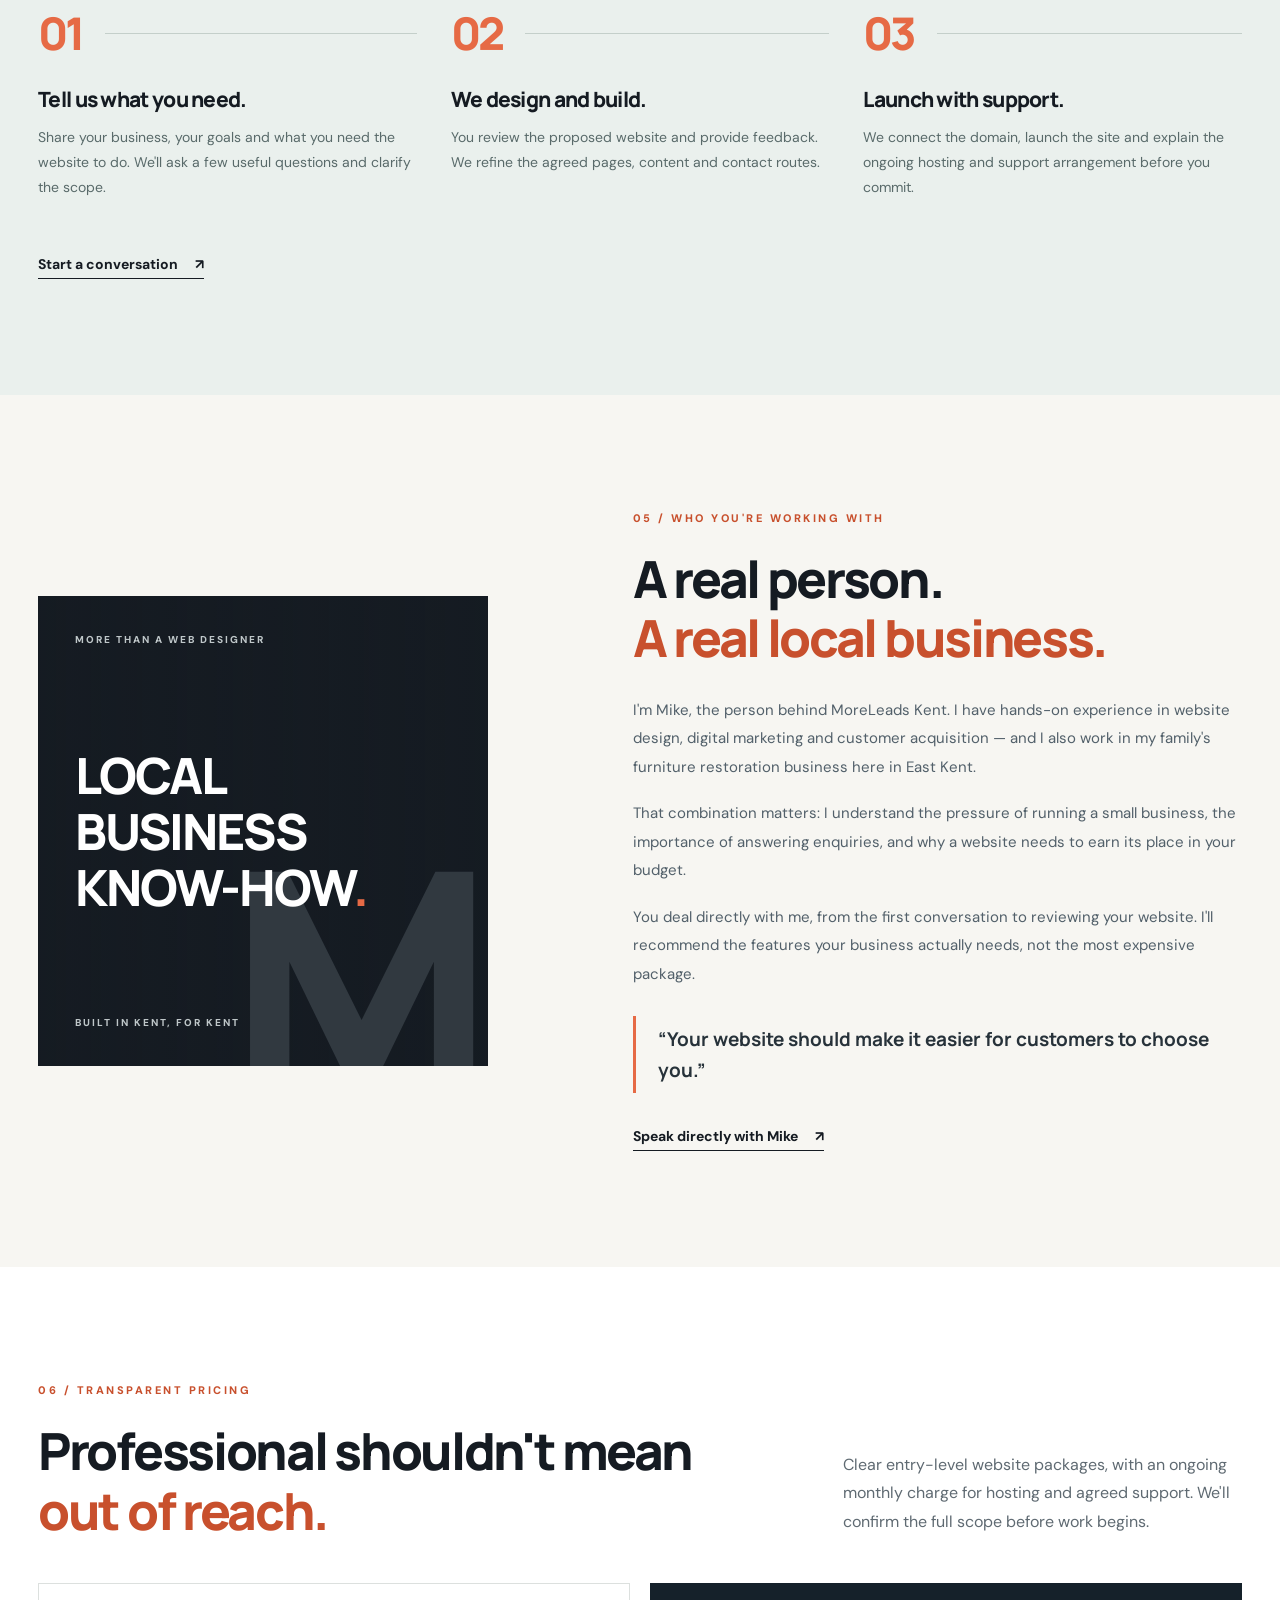
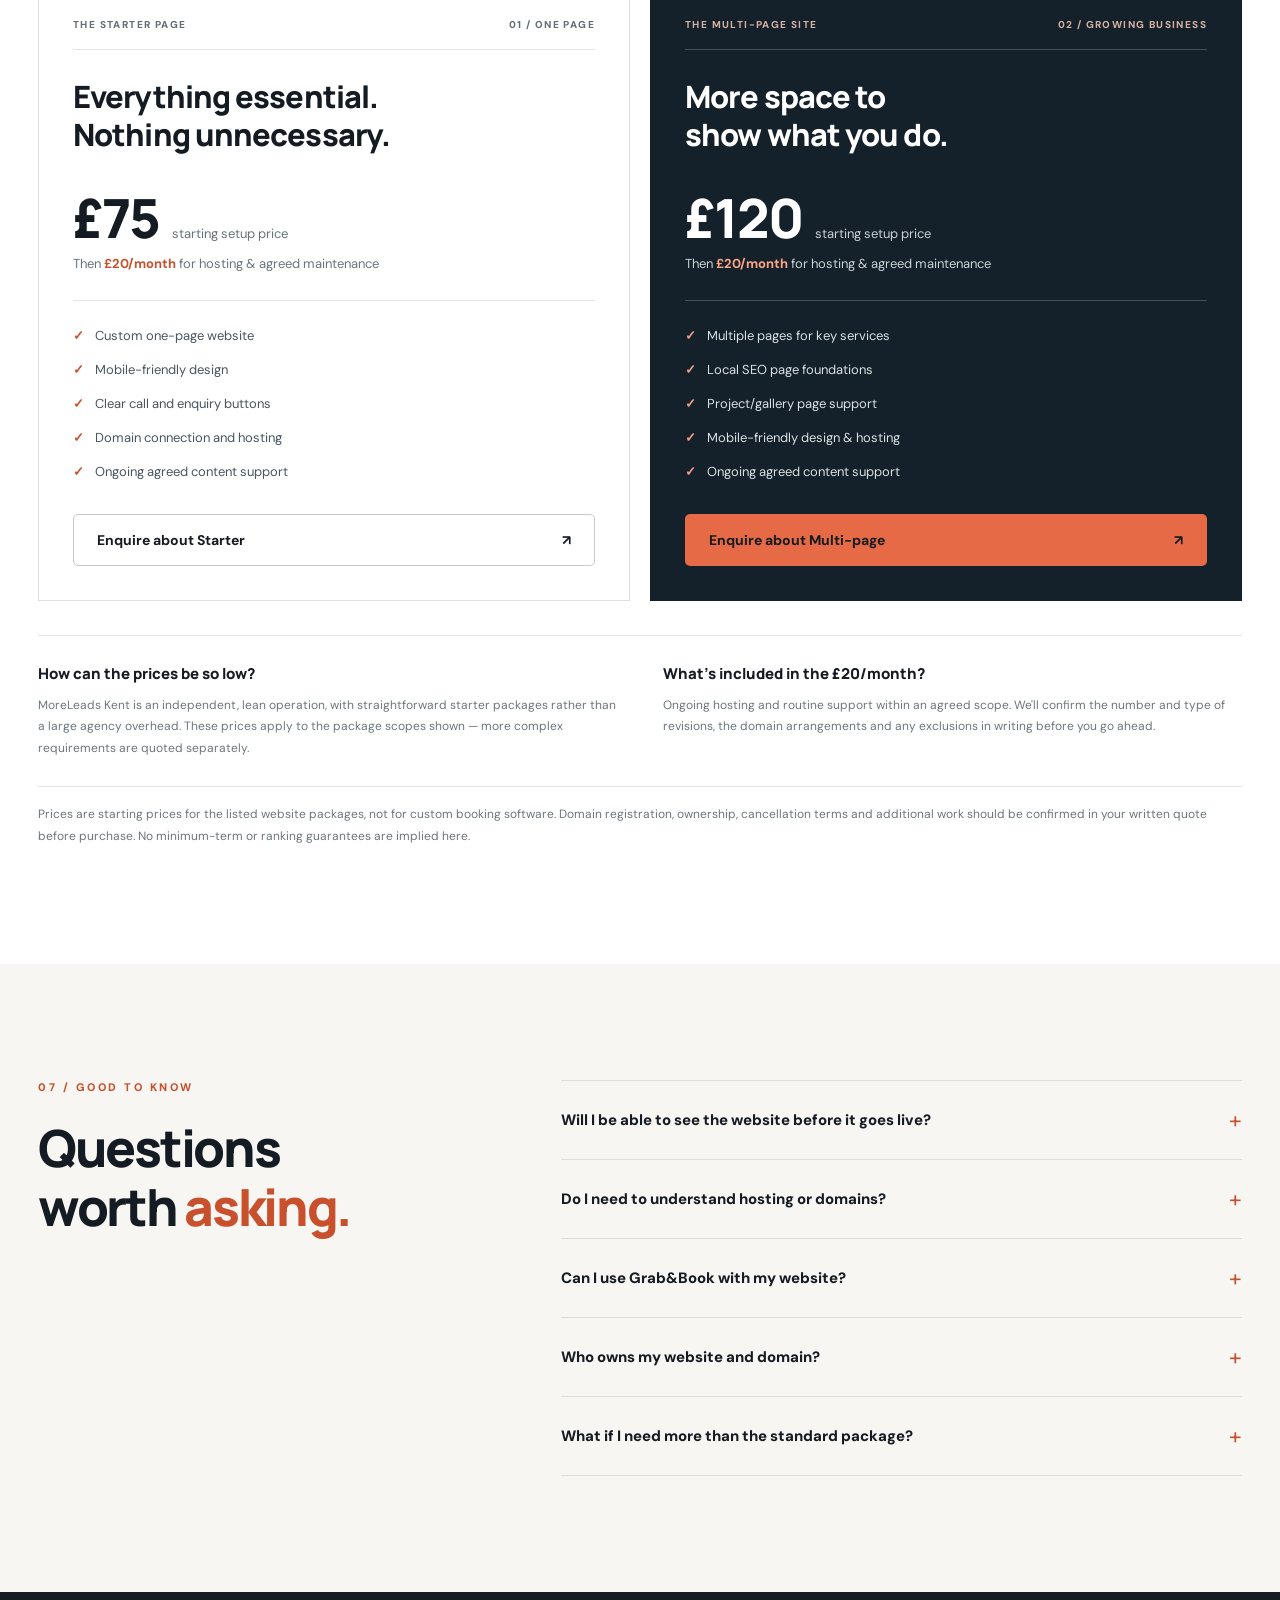
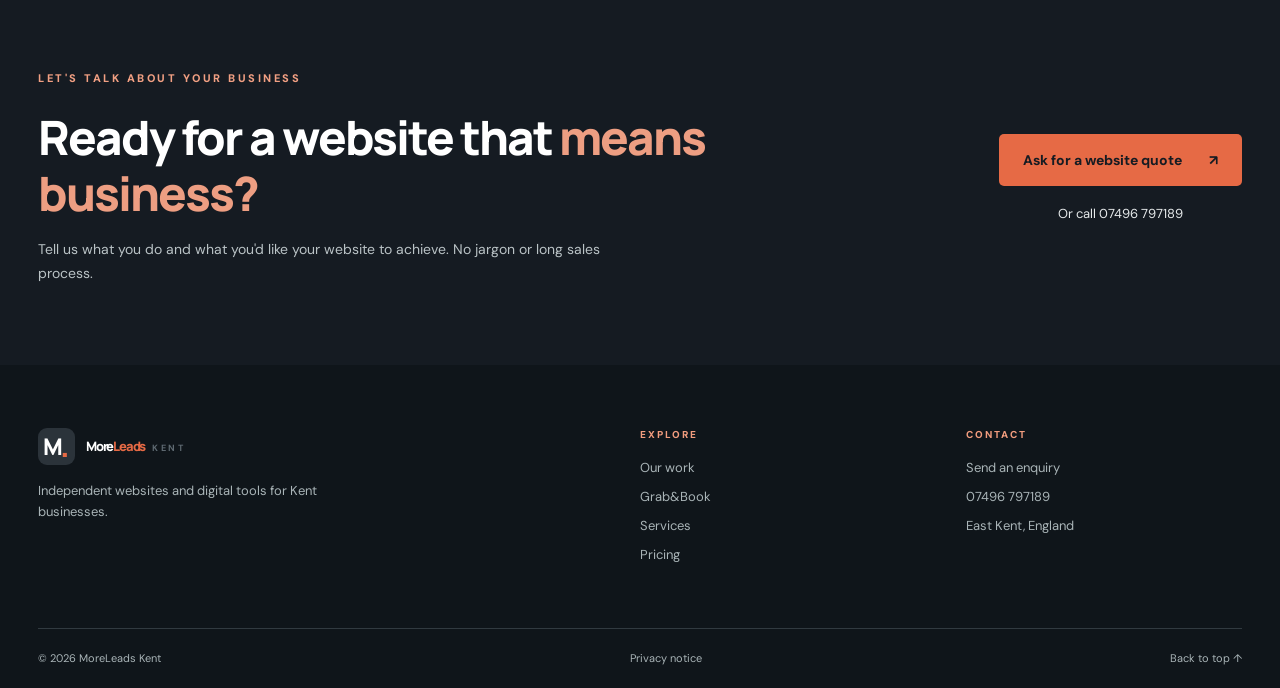
==== commit e364f4c5: "Publish MoreLeads Kent redesign with visual portfolio and Grab&Book benefits" ====
--- a/index.html
+++ b/index.html
@@ -1,573 +1,152 @@
-<!DOCTYPE html>
+<!doctype html>
 <html lang="en-GB">
 <head>
-    <link rel="icon" type="image/svg+xml" href="favicon.svg">
-<link rel="shortcut icon" href="favicon.svg">
-    <meta charset="UTF-8">
-    <meta name="viewport" content="width=device-width, initial-scale=1.0, viewport-fit=cover">
-    <meta http-equiv="X-UA-Compatible" content="ie=edge">
-    
-    <title>Affordable Custom Websites for Kent Trades & Small Businesses | MoreLeads Kent</title>
-    <meta name="description" content="Affordable custom website builds and hands-free rolling monthly maintenance for Kent trades and small businesses. 24/7 direct update line based in Woodnesborough.">
-    <meta name="keywords" content="web design Kent, website builder trades, local web design, website maintenance, Sandwich web design, Deal web design, Canterbury web design">
-    <meta name="author" content="MoreLeads Kent">
-    <meta name="robots" content="index, follow, max-snippet:-1, max-image-preview:large, max-video-preview:-1">
-    
-    <link rel="canonical" href="https://moreleadskent.co.uk/">
+  <meta charset="utf-8">
+  <meta name="viewport" content="width=device-width, initial-scale=1">
+  <meta name="theme-color" content="#141a21">
+  <meta name="description" content="Websites and online booking solutions for Kent businesses. Explore Grab&amp;Book for appointment booking, customer management and growth tools.">
+  <meta name="robots" content="index,follow,max-image-preview:large">
+  <link rel="canonical" href="https://moreleadskent.co.uk/">
+  <meta property="og:type" content="website">
+  <meta property="og:title" content="MoreLeads Kent | Websites Built for Real Businesses">
+  <meta property="og:description" content="Practical websites, booking tools and local marketing for independent Kent businesses.">
+  <meta property="og:url" content="https://moreleadskent.co.uk/">
+  <meta property="og:image" content="https://moreleadskent.co.uk/social-share.png">
+  <meta name="twitter:card" content="summary_large_image">
+  <title>Web Design Kent | Websites Built for Business | MoreLeads Kent</title>
+  <link rel="icon" href="favicon.svg" type="image/svg+xml">
+  <link rel="preconnect" href="https://fonts.googleapis.com">
+  <link rel="preconnect" href="https://fonts.gstatic.com" crossorigin>
+  <link href="https://fonts.googleapis.com/css2?family=DM+Sans:wght@400;500;600;700&family=Manrope:wght@400;500;600;700;800&display=swap" rel="stylesheet">
+  <link rel="stylesheet" href="style.css">
+  <script type="application/ld+json">{"@context":"https://schema.org","@type":"LocalBusiness","name":"MoreLeads Kent","url":"https://moreleadskent.co.uk/","telephone":"+447496797189","areaServed":{"@type":"AdministrativeArea","name":"Kent"},"address":{"@type":"PostalAddress","addressLocality":"Eastry","addressRegion":"Kent","postalCode":"CT13 0NY","addressCountry":"GB"},"description":"Independent web design, digital marketing and custom booking tools for Kent businesses."}</script>
+</head>
+<body>
+  <a class="skip-link" href="#main">Skip to content</a>
+  <header class="site-header" id="top">
+    <div class="wrap nav-wrap">
+      <a class="brand" href="#top" aria-label="MoreLeads Kent home"><span class="brand-mark">M<span class="mark-dot">.</span></span><span>More<span class="brand-accent">Leads</span><small>KENT</small></span></a>
+      <nav class="desktop-nav" aria-label="Main navigation">
+        <a href="#work">Our work</a><a href="#booking">Grab&amp;Book</a><a href="#services">What we do</a><a href="#process">How it works</a><a href="#pricing">Pricing</a>
+      </nav>
+      <a class="nav-cta" href="contact.html">Let's talk <span aria-hidden="true">↗</span></a>
+      <button class="menu-toggle" aria-label="Open navigation" aria-expanded="false" aria-controls="mobile-nav"><span></span><span></span><span></span></button>
+    </div>
+    <nav class="mobile-nav" id="mobile-nav" aria-label="Mobile navigation" hidden><a href="#work">Our work</a><a href="#booking">Grab&amp;Book</a><a href="#services">What we do</a><a href="#process">How it works</a><a href="#pricing">Pricing</a><a href="contact.html">Let's talk ↗</a></nav>
+  </header>
 
-    <!-- Open Graph / Facebook / LinkedIn / Instagram -->
-    <meta property="og:type" content="website">
-    <meta property="og:url" content="https://moreleadskent.co.uk/">
-    <meta property="og:title" content="Affordable Custom Websites for Kent Trades & Small Businesses">
-    <meta property="og:description" content="Affordable custom website builds and hands-free rolling monthly maintenance for Kent trades and small businesses. Based in Woodnesborough.">
-    <meta property="og:image" content="https://moreleadskent.co.uk/social-share.png">
-    <meta property="og:image:width" content="1200">
-    <meta property="og:image:height" content="630">
-    <meta property="og:locale" content="en_GB">
+  <main id="main">
+    <section class="hero" aria-labelledby="hero-heading">
+      <div class="hero-grain" aria-hidden="true"></div>
+      <div class="wrap hero-grid">
+        <div class="hero-copy">
+          <p class="eyebrow light"><span class="eyebrow-line"></span> INDEPENDENT WEB DESIGN · KENT</p>
+          <h1 id="hero-heading">Your business deserves more than <em>just a website.</em></h1>
+          <p class="hero-description">We build professional websites and practical digital tools that help local businesses look credible, get found and turn visits into enquiries.</p>
+          <div class="hero-actions"><a class="btn btn-orange" href="contact.html">Discuss your website <span aria-hidden="true">↗</span></a><a class="text-link hero-link" href="#work">Explore our work <span aria-hidden="true">↓</span></a></div>
+          <div class="hero-foot"><span class="status-dot" aria-hidden="true"></span> Based in East Kent. Your project, handled personally.</div>
+        </div>
+        <div class="hero-visual" aria-label="Screenshots of websites and software built by the MoreLeads Kent founder">
+          <div class="visual-topline"><span>MADE, NOT JUST PROMISED</span><span class="visual-arrows" aria-hidden="true">↗ ↗</span></div>
+          <div class="browser hero-browser">
+            <div class="browser-bar"><span class="traffic" aria-hidden="true"><i></i><i></i><i></i></span><span class="browser-address" id="hero-url">grabandbook.com</span><span class="browser-menu" aria-hidden="true">•••</span></div>
+            <div class="hero-shot-stack">
+              <img src="assets/grabandbook.svg" width="1440" height="791" alt="Grab&amp;Book booking software homepage, showing the booking management interface" id="hero-image" fetchpriority="high">
+            </div>
+          </div>
+          <div class="visual-switcher" role="group" aria-label="Featured project">
+            <button class="switch active" type="button" data-project="grab" aria-pressed="true">01 <span>Grab&amp;Book</span></button>
+            <button class="switch" type="button" data-project="room" aria-pressed="false">02 <span>Roomfound</span></button>
+            <button class="switch" type="button" data-project="fox" aria-pressed="false">03 <span>Foxborough</span></button>
+          </div>
+        </div>
+      </div>
+      <div class="wrap hero-bottom" aria-label="Reasons to choose MoreLeads Kent"><span>Local, independent support</span><span>Our own businesses &amp; products</span><span>Clear, upfront starting prices</span></div>
+    </section>
 
-    <!-- Twitter / X -->
-    <meta name="twitter:card" content="summary_large_image">
-    <meta name="twitter:title" content="Affordable Custom Websites for Kent Trades & Small Businesses">
-    <meta name="twitter:description" content="Affordable custom website builds and hands-free rolling monthly maintenance for Kent trades and small businesses.">
-    <meta name="twitter:image" content="https://moreleadskent.co.uk/social-share.png">
+    <section class="work-section section-pad" id="work" aria-labelledby="work-heading">
+      <div class="wrap">
+        <div class="section-head split-head"><div><p class="eyebrow">01 / PROOF OF WORK</p><h2 id="work-heading">See what we <span class="serif-accent">actually build.</span></h2></div><p>Real work, not stock examples: two software products of our own and the website for our family restoration business.</p></div>
+        <div class="portfolio-grid">
+          <article class="project project-wide">
+            <a class="project-image project-book" href="https://grabandbook.com/" target="_blank" rel="noopener noreferrer" aria-label="Visit Grab and Book"><img src="assets/grabandbook.svg" width="1440" height="791" loading="lazy" alt="Screenshot of Grab&amp;Book homepage showing appointment diary software"><span class="image-corner" aria-hidden="true">↗</span></a>
+            <div class="project-info"><div><p class="project-kind">IN-HOUSE PRODUCT · CUSTOM SOFTWARE</p><h3>Grab&amp;Book</h3><p>Our own appointment-booking platform combining online bookings, availability controls, customer records and promotional tools in one place.</p></div><a class="project-link" href="https://grabandbook.com/" target="_blank" rel="noopener noreferrer">Explore the product <span aria-hidden="true">↗</span></a></div>
+          </article>
+          <article class="project">
+            <a class="project-image project-room" href="https://ai-interior-design-kohl.vercel.app/" target="_blank" rel="noopener noreferrer" aria-label="View Roomfound development preview"><img src="assets/roomfound.svg" width="1440" height="706" loading="lazy" alt="Screenshot of Roomfound room design website with furnished living-room hero"><span class="image-corner" aria-hidden="true">↗</span></a>
+            <div class="project-info"><div><p class="project-kind">IN DEVELOPMENT · DIGITAL PRODUCT</p><h3>Roomfound <span class="tiny-tag">In development</span></h3><p>An interior-design shopping concept exploring how room photography and visual design can make choosing furniture easier. Shared as an ongoing project.</p></div><a class="project-link" href="https://ai-interior-design-kohl.vercel.app/" target="_blank" rel="noopener noreferrer">View development preview <span aria-hidden="true">↗</span></a></div>
+          </article>
+          <article class="project">
+            <a class="project-image project-fox" href="https://foxboroughfurniture.com/" target="_blank" rel="noopener noreferrer" aria-label="Visit the Foxborough Furniture website"><img src="assets/foxborough.svg" width="1440" height="784" loading="lazy" alt="Screenshot of Foxborough Furniture website showing the logo, navigation and restoration homepage"><span class="image-corner" aria-hidden="true">↗</span></a>
+            <div class="project-info"><div><p class="project-kind">LOCAL BUSINESS · WEBSITE &amp; MARKETING</p><h3>Foxborough Furniture</h3><p>A family-run furniture restoration business in Kent, with a website centred on restoration services, trust and customer enquiries.</p></div><a class="project-link" href="https://foxboroughfurniture.com/" target="_blank" rel="noopener noreferrer">View live website <span aria-hidden="true">↗</span></a></div>
+          </article>
+        </div>
+        <p class="portfolio-note">These are our own businesses and projects, not presented as independent customer testimonials or completed client case studies.</p>
+      </div>
+    </section>
 
-    <link rel="preconnect" href="https://fonts.googleapis.com">
-    <link rel="preconnect" href="https://fonts.gstatic.com" crossorigin>
-    
-    <link rel="stylesheet" href="style.css" media="screen">
-    <link href="https://fonts.googleapis.com/css2?family=Archivo:wght@700;900&family=Inter:wght@400;500;600&display=swap" rel="stylesheet">
-    
-    <script type="application/ld+json">
-    {
-      "@context": "https://schema.org",
-      "@type": "LocalBusiness",
-      "@id": "https://moreleadskent.co.uk/",
-      "name": "MoreLeads Kent",
-      "image": "https://moreleadskent.co.uk/moreleadslogo.png",
-      "logo": "https://moreleadskent.co.uk/moreleadslogo.png",
-      "telephone": "+447496797189",
-      "url": "https://moreleadskent.co.uk",
-      "address": {
-        "@type": "PostalAddress",
-        "streetAddress": "Foxborough Furniture, Foxborough Hill",
-        "addressLocality": "Eastry",
-        "addressRegion": "Kent",
-        "postalCode": "CT13 0NY",
-        "addressCountry": "GB"
-      }
-    }
-    </script>
-
-    <style>
-        /* ── Sticky Header ── */
-        header {
-            position: sticky;
-            top: 0;
-            left: 0;
-            width: 100%;
-            z-index: 1000;
-            background: var(--white, #fff);
-            box-shadow: 0 2px 10px rgba(0, 0, 0, 0.05);
-        }
-        header .nav-container {
-            display: flex !important;
-            flex-direction: row !important;
-            justify-content: space-between !important;
-            align-items: center !important;
-            width: 100% !important;
-            max-width: 1200px;
-            margin: 0 auto;
-            padding: 15px 20px !important;
-            box-sizing: border-box !important;
-        }
-
-        /* ── Hamburger ── */
-        .hamburger {
-            display: none;
-            flex-direction: column;
-            justify-content: center;
-            gap: 5px;
-            background: none;
-            border: none;
-            cursor: pointer;
-            padding: 8px;
-            z-index: 300;
-        }
-        .hamburger span {
-            display: block;
-            width: 22px;
-            height: 2px;
-            background: var(--navy-dark, #000);
-            border-radius: 2px;
-            transition: transform 0.3s ease, opacity 0.3s ease;
-        }
-        .hamburger.open span:nth-child(1) { transform: translateY(7px) rotate(45deg); }
-        .hamburger.open span:nth-child(2) { opacity: 0; }
-        .hamburger.open span:nth-child(3) { transform: translateY(-7px) rotate(-45deg); }
-
-        /* ── Mobile Menu ── */
-        .mobile-menu {
-            display: none;
-            position: fixed;
-            inset: 0;
-            background: var(--white, #fff);
-            z-index: 200;
-            flex-direction: column;
-            align-items: center;
-            justify-content: center;
-            gap: 28px;
-        }
-        .mobile-menu.open { display: flex; }
-        .mobile-menu a {
-            font-size: 1.25rem;
-            font-weight: 600;
-            color: var(--navy-dark, #000);
-            text-decoration: none;
-        }
-
-        /* ── Hero ── */
-        .mlk-hero {
-            background: #111;
-            padding: 64px 48px 56px;
-        }
-        .mlk-eyebrow {
-            display: inline-flex;
-            align-items: center;
-            gap: 7px;
-            background: rgba(224,86,47,0.18);
-            color: #f07a56;
-            font-size: 0.72rem;
-            font-weight: 700;
-            letter-spacing: 0.1em;
-            text-transform: uppercase;
-            padding: 5px 12px;
-            border-radius: 20px;
-            margin-bottom: 24px;
-        }
-        .mlk-eyebrow-dot {
-            width: 6px;
-            height: 6px;
-            background: #E0562F;
-            border-radius: 50%;
-            display: inline-block;
-        }
-        .mlk-h1 {
-            font-family: 'Archivo', sans-serif;
-            font-size: 3rem;
-            font-weight: 900;
-            color: #fff;
-            line-height: 1.1;
-            margin: 0 0 20px;
-            max-width: 680px;
-        }
-        .mlk-h1 span { color: #E0562F; }
-        .mlk-sub {
-            font-size: 1.05rem;
-            color: #9a9a9a;
-            line-height: 1.75;
-            max-width: 560px;
-            margin: 0 0 16px;
-        }
-        .mlk-price-line {
-            font-size: 0.95rem;
-            color: #bbb;
-            margin-bottom: 34px;
-        }
-        .mlk-btns {
-            display: flex;
-            gap: 12px;
-            flex-wrap: wrap;
-            margin-bottom: 38px;
-        }
-        .mlk-btn-primary {
-            background: #E0562F;
-            color: #fff;
-            font-size: 0.95rem;
-            font-weight: 700;
-            padding: 14px 26px;
-            border-radius: 8px;
-            text-decoration: none;
-            transition: background 0.18s;
-            display: inline-block;
-        }
-        .mlk-btn-primary:hover { background: #c0401a; }
-        .mlk-btn-ghost {
-            background: rgba(255,255,255,0.07);
-            color: #fff;
-            font-size: 0.95rem;
-            font-weight: 600;
-            padding: 14px 26px;
-            border-radius: 8px;
-            text-decoration: none;
-            border: 1px solid rgba(255,255,255,0.15);
-            transition: background 0.18s;
-            display: inline-block;
-        }
-        .mlk-btn-ghost:hover { background: rgba(255,255,255,0.12); }
-        .mlk-trust {
-            display: flex;
-            align-items: center;
-            gap: 12px;
-            border-top: 1px solid rgba(255,255,255,0.08);
-            padding-top: 28px;
-            flex-wrap: wrap;
-        }
-        .mlk-trust-stars { color: #E0562F; font-size: 0.9rem; letter-spacing: 2px; }
-        .mlk-trust-text { font-size: 0.82rem; color: #666; }
-        .mlk-trust-text strong { color: #999; font-weight: 600; }
-
-        /* ── Feature Strip ── */
-        .mlk-features {
-            display: grid;
-            grid-template-columns: repeat(auto-fit, minmax(220px, 1fr));
-            gap: 1px;
-            background: #e5e0d8;
-        }
-        .mlk-feat {
-            background: #fdfbf7;
-            padding: 36px 30px;
-            transition: background 0.2s;
-        }
-        .mlk-feat:hover { background: #f5f0e8; }
-        .mlk-feat-icon {
-            width: 42px;
-            height: 42px;
-            background: #E0562F;
-            border-radius: 10px;
-            display: flex;
-            align-items: center;
-            justify-content: center;
-            margin-bottom: 18px;
-            font-size: 20px;
-            line-height: 1;
-        }
-        .mlk-feat-title {
-            font-size: 1rem;
-            font-weight: 700;
-            color: #111;
-            margin: 0 0 10px;
-        }
-        .mlk-feat-body {
-            font-size: 0.875rem;
-            color: #5c6770;
-            line-height: 1.65;
-            margin: 0;
-        }
-
-        /* ── Pricing Cards ── */
-        .pricing-card-new {
-            background: #fff;
-            border: 1px solid #e5e0d8;
-            border-radius: 12px;
-            padding: 36px 28px 32px;
-            transition: transform 0.22s ease, box-shadow 0.22s ease, border-color 0.22s ease;
-            cursor: default;
-        }
-        .pricing-card-new:hover {
-            transform: translateY(-5px);
-            border-color: #E0562F;
-            box-shadow: 0 12px 32px rgba(224, 86, 47, 0.15);
-        }
-        .pricing-badge {
-            display: inline-block;
-            font-size: 0.72rem;
-            font-weight: 700;
-            letter-spacing: 0.08em;
-            text-transform: uppercase;
-            padding: 3px 10px;
-            border-radius: 4px;
-            margin-bottom: 10px;
-            background: #f0ede8;
-            color: #707070;
-        }
-        .pricing-list {
-            list-style: none;
-            padding: 0;
-            margin: 0 0 28px;
-        }
-        .pricing-list li {
-            display: flex;
-            align-items: flex-start;
-            gap: 9px;
-            font-size: 0.88rem;
-            padding: 5px 0;
-            line-height: 1.4;
-        }
-        .pricing-tick {
-            color: #E0562F;
-            font-weight: bold;
-            flex-shrink: 0;
-        }
-        .pricing-btn {
-            display: block;
-            text-align: center;
-            padding: 11px 0;
-            border-radius: 7px;
-            font-size: 0.95rem;
-            font-weight: 600;
-            text-decoration: none;
-            border: 1.5px solid #E0562F;
-            color: #E0562F;
-            background: transparent;
-            transition: background 0.18s, color 0.18s;
-        }
-        .pricing-btn:hover {
-            background: #E0562F;
-            color: #fff;
-        }
+    <section class="services-section section-pad" id="services" aria-labelledby="services-heading">
+      <div class="wrap"><div class="section-head"><p class="eyebrow">02 / WHAT WE DO</p><h2 id="services-heading">Good-looking is good.<br><span class="serif-accent">Useful is better.</span></h2><p>We consider what happens after someone lands on your site: can they find the right information, get in touch and take the next step?</p></div>
+        <div class="services-grid">
+          <div class="service-card"><span class="service-index">01</span><div class="service-icon" aria-hidden="true">▤</div><h3>Websites that work</h3><p>Fast, mobile-friendly websites with clear service pages, obvious contact routes and a design that feels right for your business.</p><span class="service-detail">Web design · Responsive layouts · Enquiries</span></div>
+          <div class="service-card"><span class="service-index">02</span><div class="service-icon" aria-hidden="true">◎</div><h3>Built with search in mind</h3><p>Clear page structure, relevant local content and sensible on-page SEO foundations to help search engines understand what you do.</p><span class="service-detail">Local SEO foundations · Technical basics</span></div>
+          <div class="service-card service-dark"><span class="service-index">03</span><div class="service-icon" aria-hidden="true">▦</div><h3>Booking tools &amp; more</h3><p>Need more than a brochure site? Our own Grab&amp;Book platform connects online appointments, customer records and promotional tools. See how it could support your business.</p><a class="service-detail service-feature-link" href="#booking">Explore Grab&amp;Book <span aria-hidden="true">↗</span></a></div>
+        </div>
+      </div>
+    </section>
 
 
-        /* Portfolio */
-        .portfolio-grid { display:grid; grid-template-columns:repeat(2,minmax(0,1fr)); gap:22px; margin-top:32px; text-align:left; }
-        .portfolio-card { background:#fff; border:1px solid #e5e0d8; border-radius:12px; padding:30px; display:flex; flex-direction:column; gap:12px; }
-        .portfolio-card .portfolio-type { color:#E0562F; font-size:.72rem; font-weight:700; letter-spacing:.08em; text-transform:uppercase; }
-        .portfolio-card h3 { margin:0; color:#111; font-size:1.45rem; }
-        .portfolio-card p { margin:0; color:#5c6770; line-height:1.65; font-size:.92rem; }
-        .portfolio-card a { margin-top:auto; padding-top:10px; color:#c44b29; font-weight:700; text-decoration:none; }
-        .portfolio-card a:hover { text-decoration:underline; }
-        @media(max-width:650px) { .portfolio-grid { grid-template-columns:1fr; } .portfolio-card { padding:24px; } }
+    <section class="booking-section section-pad" id="booking" aria-labelledby="booking-heading">
+      <div class="wrap">
+        <div class="section-head split-head booking-section-head">
+          <div><p class="eyebrow">03 / MORE THAN A WEBSITE</p><h2 id="booking-heading">Take bookings.<br><span class="serif-accent">Build repeat business.</span></h2></div>
+          <p>A great website gets people interested. Our own booking platform, Grab&amp;Book, helps appointment-based businesses turn that interest into bookings — and look after the customers who return.</p>
+        </div>
+        <div class="booking-showcase">
+          <div class="booking-showcase-copy">
+            <div class="booking-product-label"><span class="booking-product-mark" aria-hidden="true">✓</span><strong>Grab<span>&amp;</span>Book</strong><span class="booking-tag">BUILT BY US</span></div>
+            <h3>Less time arranging appointments. <em>More time running your business.</em></h3>
+            <p>Give customers a straightforward way to book while you stay in control of your diary, services and availability. Keep bookings and customer information connected instead of juggling different tools.</p>
+            <div class="booking-showcase-actions">
+              <a class="btn btn-orange" href="https://grabandbook.com/" target="_blank" rel="noopener noreferrer">Explore Grab&amp;Book <span aria-hidden="true">↗</span></a>
+              <a class="text-link booking-link" href="contact.html?package=booking">Ask about adding bookings <span aria-hidden="true">↗</span></a>
+            </div>
+          </div>
+          <div class="booking-product-visual">
+            <div class="booking-visual-topline"><span>THE SOFTWARE BEHIND THE SERVICE</span><span>↗</span></div>
+            <div class="browser booking-browser">
+              <div class="browser-bar"><span class="traffic" aria-hidden="true"><i></i><i></i><i></i></span><span class="browser-address">grabandbook.com</span><span class="browser-menu" aria-hidden="true">•••</span></div>
+              <img src="assets/grabandbook.svg" width="1440" height="791" loading="lazy" alt="Grab&amp;Book homepage with an appointment diary illustration and product introduction">
+            </div>
+          </div>
+        </div>
+        <div class="booking-benefits" aria-label="Benefits of Grab and Book">
+          <article class="booking-benefit"><span class="booking-benefit-number">01</span><h3>Bookings without the back-and-forth.</h3><p>Let customers choose available appointment times online instead of relying on calls and messages to arrange every visit.</p></article>
+          <article class="booking-benefit"><span class="booking-benefit-number">02</span><h3>Know the customer, not just the appointment.</h3><p>Bring customer records and booking history together, so it's easier to recognise returning customers and make their next visit personal.</p></article>
+          <article class="booking-benefit"><span class="booking-benefit-number">03</span><h3>Give customers a reason to come back.</h3><p>Use promotional offers and customer information to support rebooking and build longer-term relationships.</p></article>
+          <article class="booking-benefit"><span class="booking-benefit-number">04</span><h3>See what's helping you grow.</h3><p>Understand appointment activity and customer trends, so you can make better-informed decisions about your business.</p></article>
+        </div>
+        <div class="booking-bottom-line"><p><strong>And the follow-up?</strong> Ask us about booking confirmations, rescheduling and reminder options available with your setup. Grab&amp;Book is separate software, not included in our £75 or £120 website packages; software pricing and integration are discussed separately.</p><a href="contact.html?package=booking">Discuss booking tools <span aria-hidden="true">↗</span></a></div>
+      </div>
+    </section>
 
-        /* ── Responsive ── */
-        @media (max-width: 768px) {
-            .hamburger { display: flex !important; }
-            header nav { display: none !important; }
-            .mlk-hero { padding: 40px 24px 36px; }
-            .mlk-h1 { font-size: 2.1rem; }
-            .mlk-btns { flex-direction: column; }
-        }
-    </style>
-</head>
-<body>
+    <section class="process-section section-pad" id="process" aria-labelledby="process-heading"><div class="wrap"><div class="section-head split-head"><div><p class="eyebrow">04 / THE PROCESS</p><h2 id="process-heading">Simple from <span class="serif-accent">day one.</span></h2></div><p>You don't need to understand hosting, code or website builders. We explain the options and handle the technical work we agree on.</p></div>
+      <div class="step-grid"><div class="step"><span class="step-number">01<span class="step-rule"></span></span><h3>Tell us what you need.</h3><p>Share your business, your goals and what you need the website to do. We'll ask a few useful questions and clarify the scope.</p></div><div class="step"><span class="step-number">02<span class="step-rule"></span></span><h3>We design and build.</h3><p>You review the proposed website and provide feedback. We refine the agreed pages, content and contact routes.</p></div><div class="step"><span class="step-number">03<span class="step-rule"></span></span><h3>Launch with support.</h3><p>We connect the domain, launch the site and explain the ongoing hosting and support arrangement before you commit.</p></div></div>
+      <a class="text-link dark-link" href="contact.html">Start a conversation <span aria-hidden="true">↗</span></a></div></section>
 
-    <header>
-        <div class="nav-container">
-            <a href="index.html" title="MoreLeads Kent" style="text-decoration: none; display: inline-flex; align-items: center; gap: 8px;">
-                <span style="font-family: 'Archivo', sans-serif; font-weight: 900; font-size: 1.45rem; color: #111; letter-spacing: -0.5px;">More<span style="color: #E0562F;">Leads</span> <span style="font-size: 0.85rem; font-weight: 700; color: #888; letter-spacing: 0.05em;">KENT</span></span>
-            </a>
-            <nav aria-label="Primary Navigation">
-                <a href="index.html">Home</a>
-                <a href="#portfolio">Our Work</a>
-                <a href="contact.html">Contact</a>
-            </nav>
-            <button class="hamburger" id="hamburger" aria-label="Open menu" aria-expanded="false">
-                <span></span><span></span><span></span>
-            </button>
-        </div>
-    </header>
+    <section class="about-section section-pad" id="about" aria-labelledby="about-heading"><div class="wrap about-grid"><div class="about-stamp"><span class="stamp-top">MORE THAN A WEB DESIGNER</span><strong>LOCAL<br>BUSINESS<br>KNOW-HOW<span>.</span></strong><span class="stamp-foot">BUILT IN KENT, FOR KENT</span></div><div class="about-content"><p class="eyebrow">05 / WHO YOU'RE WORKING WITH</p><h2 id="about-heading">A real person.<br><span class="serif-accent">A real local business.</span></h2><p>I'm Mike, the person behind MoreLeads Kent. I have hands-on experience in website design, digital marketing and customer acquisition — and I also work in my family's furniture restoration business here in East Kent.</p><p>That combination matters: I understand the pressure of running a small business, the importance of answering enquiries, and why a website needs to earn its place in your budget.</p><p>You deal directly with me, from the first conversation to reviewing your website. I'll recommend the features your business actually needs, not the most expensive package.</p><div class="about-quote">“Your website should make it easier for customers to choose you.”</div><a class="text-link dark-link" href="contact.html">Speak directly with Mike <span aria-hidden="true">↗</span></a></div></div></section>
 
-    <div class="mobile-menu" id="mobile-menu" role="dialog" aria-label="Mobile Navigation">
-        <a href="index.html" class="mob-link">Home</a>
-        <a href="#portfolio" class="mob-link">Our Work</a>
-        <a href="contact.html" class="mob-link">Contact</a>
-    </div>
+    <section class="pricing-section section-pad" id="pricing" aria-labelledby="pricing-heading"><div class="wrap"><div class="section-head split-head"><div><p class="eyebrow">06 / TRANSPARENT PRICING</p><h2 id="pricing-heading">Professional shouldn't mean <span class="serif-accent">out of reach.</span></h2></div><p>Clear entry-level website packages, with an ongoing monthly charge for hosting and agreed support. We'll confirm the full scope before work begins.</p></div>
+      <div class="pricing-grid"><article class="price-card"><div class="tier-top"><span>THE STARTER PAGE</span><span>01 / ONE PAGE</span></div><h3>Everything essential.<br>Nothing unnecessary.</h3><div class="price-row"><strong>£75</strong><span>starting setup price</span></div><p class="monthly">Then <strong>£20/month</strong> for hosting &amp; agreed maintenance</p><ul class="ticks"><li>Custom one-page website</li><li>Mobile-friendly design</li><li>Clear call and enquiry buttons</li><li>Domain connection and hosting</li><li>Ongoing agreed content support</li></ul><a class="btn btn-outline" href="contact.html?package=starter">Enquire about Starter <span aria-hidden="true">↗</span></a></article>
+      <article class="price-card price-featured"><div class="tier-top"><span>THE MULTI-PAGE SITE</span><span>02 / GROWING BUSINESS</span></div><h3>More space to<br>show what you do.</h3><div class="price-row"><strong>£120</strong><span>starting setup price</span></div><p class="monthly">Then <strong>£20/month</strong> for hosting &amp; agreed maintenance</p><ul class="ticks"><li>Multiple pages for key services</li><li>Local SEO page foundations</li><li>Project/gallery page support</li><li>Mobile-friendly design &amp; hosting</li><li>Ongoing agreed content support</li></ul><a class="btn btn-orange" href="contact.html?package=multipage">Enquire about Multi-page <span aria-hidden="true">↗</span></a></article></div>
+      <div class="price-explain"><div><h3>How can the prices be so low?</h3><p>MoreLeads Kent is an independent, lean operation, with straightforward starter packages rather than a large agency overhead. These prices apply to the package scopes shown — more complex requirements are quoted separately.</p></div><div><h3>What's included in the £20/month?</h3><p>Ongoing hosting and routine support within an agreed scope. We'll confirm the number and type of revisions, the domain arrangements and any exclusions in writing before you go ahead.</p></div></div>
+      <p class="pricing-disclaimer">Prices are starting prices for the listed website packages, not for custom booking software. Domain registration, ownership, cancellation terms and additional work should be confirmed in your written quote before purchase. No minimum-term or ranking guarantees are implied here.</p>
+    </div></section>
 
-    <main>
-
-        <section class="mlk-hero" aria-label="Hero Section">
-            <div class="mlk-eyebrow"><span class="mlk-eyebrow-dot"></span> Based in Woodnesborough, Kent</div>
-            <h1 class="mlk-h1">Affordable, Professional Websites for Kent Trades & Businesses.<br><span>100% Done For You. Set and Forget.</span></h1>
-            <p class="mlk-sub">Skip the confusing DIY builders. You keep full ownership of your domain; we build your site, connect everything properly, and manage the hosting for you. Zero technical stress, lightning-fast speeds, and secure cloud hosting.</p>
-            <p class="mlk-price-line">Packages start at <strong style="color:#fff;">£75 setup</strong> + <strong style="color:#E0562F;">£20/month</strong> — Domain connection included.</p>
-            <div class="mlk-btns">
-                <a href="#pricing" class="mlk-btn-primary">Get built from £75</a>
-                <a href="tel:+447496797189" class="mlk-btn-ghost">📞 07496 797189</a>
-            </div>
-            <div class="mlk-trust">
-                <span class="mlk-trust-stars">★★★★★</span>
-                <span class="mlk-trust-text"><strong>Built by the team behind Foxborough Furniture</strong> — a real local trade business in Woodnesborough</span>
-            </div>
-        </section>
-
-        <section id="how-it-works" aria-label="Features">
-            <div class="mlk-features">
-                <div class="mlk-feat">
-                    <div class="mlk-feat-icon">⚡</div>
-                    <p class="mlk-feat-title">Lightning fast</p>
-                    <p class="mlk-feat-body">Built from scratch with lightweight code — no WordPress bloat. Loads instantly even on poor mobile signal out on a job site.</p>
-                </div>
-                <div class="mlk-feat">
-                    <div class="mlk-feat-icon">📱</div>
-                    <p class="mlk-feat-title">Mobile first</p>
-                    <p class="mlk-feat-body">Engineered for smartphones. Prominent call and contact buttons make it effortless for customers to book you on the move.</p>
-                </div>
-                <div class="mlk-feat">
-                    <div class="mlk-feat-icon">🛠️</div>
-                    <p class="mlk-feat-title">Fully managed</p>
-                    <p class="mlk-feat-body">New photo on a Saturday night? Adjusted hours? Just text our direct line — it's handled under your monthly subscription.</p>
-                </div>
-            </div>
-        </section>
-
-        <section id="pricing" style="padding: 60px 20px;">
-            <div class="container text-center" style="max-width: 1000px; margin: 0 auto; text-align: center;">
-                <h2>Flat-Rate Web Builds, Flat £20 Maintenance</h2>
-                <p class="subtitle" style="margin-bottom: 40px;">Choose how premium you want your initial digital storefront to be. Then keep it hosted and maintained for a flat, pocket-money rate — domain included.</p>
-
-                <div style="display: grid; grid-template-columns: repeat(auto-fit, minmax(280px, 1fr)); gap: 28px; max-width: 720px; margin: 0 auto;">
-
-                    <div class="pricing-card-new">
-                        <span class="pricing-badge">One-Page Build</span>
-                        <h3 style="font-size:1.55rem;font-weight:700;margin:6px 0 4px;color:#111;">The Starter Page</h3>
-                        <div style="font-size:2.4rem;font-weight:900;color:#111;line-height:1.1;margin:12px 0 4px;">£75 <span style="font-size:0.95rem;font-weight:400;color:#707070;">setup cost</span></div>
-                        <div style="font-size:1.1rem;font-weight:700;color:#E0562F;margin-bottom:16px;">Then £20 <span style="font-size:0.82rem;font-weight:400;color:#707070;">/month — domain included</span></div>
-                        <p style="font-size:0.9rem;color:#5c6770;line-height:1.6;margin-bottom:20px;min-height:60px;">A crisp, professional online brochure. Perfect for showing customers your number, services, and location — a clean digital business card to share with people.</p>
-                        <hr style="border:none;border-top:1px solid #e5e0d8;margin:0 0 18px;">
-                        <ul class="pricing-list">
-                            <li><span class="pricing-tick">✓</span> Custom one-page web layout</li>
-                            <li><span class="pricing-tick">✓</span> Secure high-speed hosting included</li>
-                            <li><span class="pricing-tick">✓</span> 100% mobile and tablet optimised</li>
-                            <li><span class="pricing-tick">✓</span> Direct contact and click-to-call buttons</li>
-                            <li><span class="pricing-tick">✓</span> 24/7 client text request line</li>
-                            <li><span class="pricing-tick">✓</span> Domain name included</li>
-                        </ul>
-                        <a href="contact.html" class="pricing-btn">Get built for £75</a>
-                    </div>
-
-                    <div class="pricing-card-new">
-                        <span class="pricing-badge">Multi-Page Build</span>
-                        <h3 style="font-size:1.55rem;font-weight:700;margin:6px 0 4px;color:#111;">Inbuilt with SEO</h3>
-                        <div style="font-size:2.4rem;font-weight:900;color:#111;line-height:1.1;margin:12px 0 4px;">£120 <span style="font-size:0.95rem;font-weight:400;color:#707070;">setup cost</span></div>
-                        <div style="font-size:1.1rem;font-weight:700;color:#E0562F;margin-bottom:16px;">Then £20 <span style="font-size:0.82rem;font-weight:400;color:#707070;">/month — domain included</span></div>
-                        <p style="font-size:0.9rem;color:#5c6770;line-height:1.6;margin-bottom:20px;min-height:60px;">A complete multi-page site engineered to pull in local search traffic. Built for trades that want their website actively winning them new leads — not just looking good.</p>
-                        <hr style="border:none;border-top:1px solid #e5e0d8;margin:0 0 18px;">
-                        <ul class="pricing-list">
-                            <li><span class="pricing-tick">✓</span> Everything in the Starter Page</li>
-                            <li><span class="pricing-tick">✓</span> Dedicated services and project gallery pages</li>
-                            <li><span class="pricing-tick">✓</span> <strong>Local SEO keywords built into the code</strong></li>
-                            <li><span class="pricing-tick">✓</span> Image optimisation and portfolio loading support</li>
-                            <li><span class="pricing-tick">✓</span> Continuous minor tweaks and content changes</li>
-                            <li><span class="pricing-tick">✓</span> Domain name included</li>
-                        </ul>
-                        <a href="contact.html" class="pricing-btn">Get built for £120</a>
-                    </div>
-
-                </div>
-            </div>
-        </section>
-
-
-        <section id="portfolio" aria-labelledby="portfolio-heading" style="padding:64px 20px; background:#fdfbf7;">
-            <div class="container" style="max-width:1000px; margin:0 auto;">
-                <div style="text-align:center;">
-                    <h2 id="portfolio-heading">Our Work</h2>
-                    <p class="subtitle" style="max-width:670px;margin:12px auto 0;">Real projects we've built and worked on — from helping a local furniture business grow online to developing our own booking software.</p>
-                </div>
-                <div class="portfolio-grid">
-                    <article class="portfolio-card">
-                        <span class="portfolio-type">Business website &amp; digital marketing</span>
-                        <h3>Foxborough Furniture</h3>
-                        <p>Our family furniture restoration business in Kent. An example of a professional online presence built around services, local discovery and customer enquiries.</p>
-                        <a href="https://foxboroughfurniture.com/" target="_blank" rel="noopener noreferrer" aria-label="Visit Foxborough Furniture website">Visit website &rarr;</a>
-                    </article>
-                    <article class="portfolio-card">
-                        <span class="portfolio-type">Custom booking software</span>
-                        <h3>Grab&amp;Book</h3>
-                        <p>Our own appointment-booking platform, designed to give business owners control over availability, services and customer bookings, with tools for promotions and customer management.</p>
-                        <a href="https://grabandbook.com/" target="_blank" rel="noopener noreferrer" aria-label="Explore Grab and Book">Explore Grab&amp;Book &rarr;</a>
-                    </article>
-                </div>
-            </div>
-        </section>
-
-        <section id="about" class="sections-bg" style="padding: 60px 20px; background: #fdfbf7;">
-            <div style="max-width: 1000px; margin: 0 auto; display: grid; grid-template-columns: repeat(auto-fit, minmax(300px, 1fr)); gap: 40px; align-items: start;">
-
-                <div style="display: flex; flex-direction: column; align-items: center; text-align: center;">
-                    <img src="mike-professional-more-leads-kent-jpg.jpeg" alt="Mike Marfurt, Founder of MoreLeads Kent" style="width: 100%; max-width: 320px; border-radius: 12px; object-fit: cover; aspect-ratio: 4/5; box-shadow: 0 8px 30px rgba(0,0,0,0.12);">
-                    <p style="margin-top: 14px; font-weight: 700; color: #111; font-size: 1rem;">Mike Marfurt</p>
-                    <p style="font-size: 0.82rem; color: #707070; margin-top: 3px;">Founder — MoreLeads Kent & Foxborough Furniture, Woodnesborough</p>
-                </div>
-
-                <div style="display: flex; flex-direction: column; gap: 24px;">
-                    <div class="about-text">
-                        <h2>I'm a local furniture maker who cracked the code on getting trades found online.</h2>
-                        <p style="margin-top: 16px;">Before I started buying, selling, and restoring furniture full-time after Covid, I spent years doing marketing and website UI for a multi-million-pound fire protection company. I learned firsthand how a great website doesn't just get you found — it adds real authority to your business.</p>
-                        <p style="margin-top: 12px;">When I launched <a href="https://foxboroughfurniture.com" target="_blank" rel="noopener" style="color: #E0562F; font-weight: bold; text-decoration: none;">Foxborough Furniture</a>, I saw what was happening: agencies overcharging by thousands, making custom websites completely unaffordable for new businesses. So I built my own site to generate leads — and I'm proud to say it's done exactly that.</p>
-                        <p style="margin-top: 12px;">By pairing my corporate marketing background with clean, custom-coded design, I bypassed the clunky templates and built something fast, clean, and effective.</p>
-                        <p style="margin-top: 12px;"><strong>My single goal now is to bridge that gap.</strong> I completely understand your budget, your timelines, and exactly what it takes to win local jobs. If you're winning, I'm winning.</p>
-                    </div>
-                    <div class="about-location-box" style="background: #fff; padding: 30px; border-radius: 8px; border: 1px solid #e5e0d8;">
-                        <h3>Drop By / Call Anytime</h3>
-                        <p>We operate directly out of active business premises — no hidden ticketing support systems:</p>
-                        <p style="margin: 15px 0;"><strong>📍 Foxborough Furniture</strong><br>Foxborough Hill, Eastry, Kent, CT13 0NY</p>
-                        <p><strong>📞 24/7 Client Mobile Support Line:</strong><br><a href="tel:+447496797189" style="color: #E0562F; font-weight: bold; text-decoration: none; font-size: 1.2rem;">07496797189</a></p>
-                    </div>
-                </div>
-
-            </div>
-        </section>
-
-        <section id="faqs" style="padding: 60px 20px;">
-            <div class="container max-width-md" style="max-width: 700px; margin: 0 auto;">
-                <h2 class="text-center" style="text-align: center; margin-bottom: 30px;">Frequently Asked Questions</h2>
-                <div class="faq-accordion">
-                    <div class="faq-item" style="border-bottom: 1px solid #e5e0d8; padding: 15px 0;">
-                        <button class="faq-toggle" aria-expanded="false" style="width: 100%; background: none; border: none; text-align: left; font-size: 1.1rem; font-weight: 600; cursor: pointer; display: flex; justify-content: space-between;">What is included in the £20 monthly package? <span>+</span></button>
-                        <div class="faq-content" style="max-height: 0; overflow: hidden; transition: max-height 0.3s ease; padding-top: 5px; color: #5c6770;">
-                            <p>It covers your domain name, lightning-fast web server hosting, secure SSL generation, and an active line to us. If you need text edited or a seasonal hour adjusted, you text our mobile line and it gets handled under your subscription.</p>
-                        </div>
-                    </div>
-                    <div class="faq-item" style="border-bottom: 1px solid #e5e0d8; padding: 15px 0;">
-                        <button class="faq-toggle" aria-expanded="false" style="width: 100%; background: none; border: none; text-align: left; font-size: 1.1rem; font-weight: 600; cursor: pointer; display: flex; justify-content: space-between;">What does "Local SEO built into code" mean? <span>+</span></button>
-                        <div class="faq-content" style="max-height: 0; overflow: hidden; transition: max-height 0.3s ease; padding-top: 5px; color: #5c6770;">
-                            <p>Instead of just pasting basic text, we structure the underlying source code with local terms (like "Builder in Sandwich" or "Plumber near Deal"). This ensures search engines easily understand your exact geographic area right away.</p>
-                        </div>
-                    </div>
-                    <div class="faq-item" style="border-bottom: 1px solid #e5e0d8; padding: 15px 0;">
-                        <button class="faq-toggle" aria-expanded="false" style="width: 100%; background: none; border: none; text-align: left; font-size: 1.1rem; font-weight: 600; cursor: pointer; display: flex; justify-content: space-between;">Are there long-term contract ties? <span>+</span></button>
-                        <div class="faq-content" style="max-height: 0; overflow: hidden; transition: max-height 0.3s ease; padding-top: 5px; color: #5c6770;">
-                            <p>No. All maintenance contracts run strictly month-to-month. If your trade direction shifts or you decide it isn't a fit for your workload, you can cancel instantly with zero penalty fees.</p>
-                        </div>
-                    </div>
-                </div>
-            </div>
-        </section>
-
-    </main>
-
-    <footer role="contentinfo" style="padding: 30px 20px; background: #000; color: #fff; text-align: center; font-size: 0.9rem;">
-        <div class="container footer-content">
-            <p>&copy; 2026 MoreLeads Kent. Fully managed local solutions. Built alongside Foxborough Furniture.</p>
-        </div>
-    </footer>
-
-    <script>
-        const hamburger = document.getElementById('hamburger');
-        const mobileMenu = document.getElementById('mobile-menu');
-        const mobLinks = mobileMenu.querySelectorAll('.mob-link');
-
-        hamburger.addEventListener('click', () => {
-            const isOpen = mobileMenu.classList.toggle('open');
-            hamburger.classList.toggle('open', isOpen);
-            hamburger.setAttribute('aria-expanded', isOpen);
-            document.body.style.overflow = isOpen ? 'hidden' : '';
-        });
-
-        mobLinks.forEach(link => {
-            link.addEventListener('click', () => {
-                mobileMenu.classList.remove('open');
-                hamburger.classList.remove('open');
-                hamburger.setAttribute('aria-expanded', 'false');
-                document.body.style.overflow = '';
-            });
-        });
-
-        document.querySelectorAll('.faq-toggle').forEach(toggle => {
-            toggle.addEventListener('click', () => {
-                const content = toggle.nextElementSibling;
-                const icon = toggle.querySelector('span');
-                const isExpanded = toggle.getAttribute('aria-expanded') === 'true';
-                if (isExpanded) {
-                    content.style.maxHeight = null;
-                    icon.textContent = '+';
-                    toggle.setAttribute('aria-expanded', 'false');
-                } else {
-                    content.style.maxHeight = content.scrollHeight + "px";
-                    icon.textContent = '−';
-                    toggle.setAttribute('aria-expanded', 'true');
-                }
-            });
-        });
-    </script>
+    <section class="faq-section section-pad" aria-labelledby="faq-heading"><div class="wrap faq-grid"><div><p class="eyebrow">07 / GOOD TO KNOW</p><h2 id="faq-heading">Questions worth <span class="serif-accent">asking.</span></h2></div><div class="faq-list"><details><summary>Will I be able to see the website before it goes live?<span aria-hidden="true">+</span></summary><p>Yes. We'll agree a review stage before launch so you can give feedback on the pages we're building.</p></details><details><summary>Do I need to understand hosting or domains?<span aria-hidden="true">+</span></summary><p>No. We'll explain how your domain and hosting are managed and who owns them before any launch.</p></details><details><summary>Can I use Grab&amp;Book with my website?<span aria-hidden="true">+</span></summary><p>Yes, depending on your website and requirements. <a href="#booking">Grab&amp;Book</a> is our separate booking and customer-management product. It is not included in the £75 or £120 website packages; we'll explain software pricing, setup and any integration costs before you commit.</p></details><details><summary>Who owns my website and domain?<span aria-hidden="true">+</span></summary><p>We will explain domain ownership, hosting access and what happens if you decide to move your site before you agree to the service. You should have these arrangements in writing.</p></details><details><summary>What if I need more than the standard package?<span aria-hidden="true">+</span></summary><p>Tell us what you're after. Larger sites, special integrations and custom functionality can be scoped and quoted separately.</p></details></div></div></section>
+    <section class="last-cta" aria-labelledby="cta-heading"><div class="wrap cta-row"><div><p class="eyebrow light">LET'S TALK ABOUT YOUR BUSINESS</p><h2 id="cta-heading">Ready for a website that <span class="serif-accent">means business?</span></h2><p>Tell us what you do and what you'd like your website to achieve. No jargon or long sales process.</p></div><div class="cta-actions"><a class="btn btn-orange" href="contact.html">Ask for a website quote <span aria-hidden="true">↗</span></a><a href="tel:+447496797189">Or call 07496 797189</a></div></div></section>
+  </main>
+  <footer class="site-footer"><div class="wrap footer-row"><div><a class="brand footer-brand" href="#top"><span class="brand-mark">M<span class="mark-dot">.</span></span><span>More<span class="brand-accent">Leads</span><small>KENT</small></span></a><p>Independent websites and digital tools for Kent businesses.</p></div><div><p class="footer-label">EXPLORE</p><a href="#work">Our work</a><a href="#booking">Grab&amp;Book</a><a href="#services">Services</a><a href="#pricing">Pricing</a></div><div><p class="footer-label">CONTACT</p><a href="contact.html">Send an enquiry</a><a href="tel:+447496797189">07496 797189</a><span>East Kent, England</span></div></div><div class="wrap footer-bottom"><span>© <span id="year">2026</span> MoreLeads Kent</span><a href="privacy.html">Privacy notice</a><a href="#top">Back to top ↑</a></div></footer>
+  <script src="script.js" defer></script>
 </body>
 </html>
--- a/style.css
+++ b/style.css
@@ -1,200 +1,32 @@
-/* New split choice layout for home page */
-.split-box-container {
-    display: grid;
-    grid-template-columns: 1fr;
-    gap: 25px;
-    margin-top: 40px;
-}
+:root{--ink:#151b22;--ink2:#232b34;--orange:#e66a45;--orange-dark:#c8502d;--cream:#f7f6f2;--paper:#fff;--line:#e2e4e2;--muted:#5f6a72;--sage:#91a7a0;--radius:14px;--wrap:1220px}
+*{box-sizing:border-box}html{scroll-behavior:smooth;scroll-padding-top:90px}body{margin:0;color:var(--ink);background:#fff;font-family:'DM Sans',Arial,sans-serif;-webkit-font-smoothing:antialiased}button,input,select,textarea{font:inherit}a{color:inherit}button{cursor:pointer}a:focus-visible,button:focus-visible,summary:focus-visible,input:focus-visible,textarea:focus-visible,select:focus-visible{outline:3px solid #e66a45;outline-offset:4px}img{display:block;max-width:100%}h1,h2,h3,p{margin-top:0}.wrap{width:min(calc(100% - 76px),var(--wrap));margin-inline:auto}.section-pad{padding:116px 0}.skip-link{position:absolute;top:-100px;left:12px;z-index:9999;padding:12px 22px;background:#fff}.skip-link:focus{top:12px}
+.site-header{position:relative;z-index:50;background:var(--paper);border-bottom:1px solid var(--line)}.nav-wrap{display:flex;align-items:center;gap:36px;justify-content:space-between;min-height:86px}.brand{display:inline-flex;align-items:center;gap:11px;white-space:nowrap;text-decoration:none;font-family:Manrope,sans-serif;font-weight:800;font-size:22px;letter-spacing:-1.2px;line-height:1}.brand-mark{height:37px;width:37px;display:inline-flex;align-items:center;justify-content:center;background:var(--ink);color:#fff;border-radius:9px;font-size:23px;letter-spacing:-3px;padding-right:3px}.mark-dot{color:var(--orange);font-size:30px;align-self:center}.brand-accent{color:var(--orange)}.brand small{font-family:'DM Sans',sans-serif;font-size:9px;letter-spacing:2.5px;margin-left:7px;color:var(--muted);font-weight:700}.desktop-nav{display:flex;align-items:center;gap:31px;margin-left:auto}.desktop-nav a{font-size:13px;color:#404b53;font-weight:700;text-decoration:none;transition:color .2s}.desktop-nav a:hover{color:var(--orange-dark)}.nav-cta{background:var(--ink);color:#fff;text-decoration:none;border-radius:4px;padding:15px 21px;font-size:13px;font-weight:700;white-space:nowrap}.nav-cta span{margin-left:13px;color:#f4ab94}.nav-cta:hover{background:#303842}.menu-toggle{display:none;background:none;border:0;padding:12px}.menu-toggle span{display:block;width:24px;height:2px;margin:5px;background:var(--ink)}.mobile-nav[hidden]{display:none!important}.mobile-nav{background:#fff;box-shadow:0 14px 24px #00000016;padding:12px 7% 25px;display:flex;flex-direction:column;gap:0}.mobile-nav a{padding:15px;text-decoration:none;font-weight:700;border-bottom:1px solid var(--line)}
+.hero{background:#151b22;color:#fff;position:relative;overflow:hidden}.hero-grain{position:absolute;inset:0;pointer-events:none;background:radial-gradient(ellipse 53% 78% at 86% 30%,rgba(99,115,115,.23),transparent 77%),linear-gradient(160deg,transparent 45%,rgba(0,0,0,.13));}.hero-grid{display:grid;grid-template-columns:minmax(0,1.06fr) minmax(0,.94fr);gap:70px;align-items:center;padding-top:100px;padding-bottom:87px;position:relative}.hero-copy{padding-bottom:10px}.eyebrow{font-size:11px;color:var(--orange-dark);font-weight:800;letter-spacing:2.5px;text-transform:uppercase;margin-bottom:24px}.eyebrow.light{color:#f2a083}.eyebrow-line{display:inline-block;width:25px;height:1px;background:var(--orange);vertical-align:middle;margin-right:13px}.hero h1{font:800 clamp(43px,4.6vw,70px)/1.13 Manrope,sans-serif;letter-spacing:-4px;max-width:700px;margin-bottom:24px}.hero h1 em{color:#f0ae97;font-style:normal}.hero-description{font-size:17px;line-height:1.85;color:#c1c8cb;max-width:540px;margin-bottom:32px}.hero-actions{display:flex;align-items:center;gap:25px;flex-wrap:wrap}.btn{padding:16px 23px;border-radius:5px;display:inline-flex;align-items:center;justify-content:space-between;gap:27px;text-decoration:none;font-weight:700;font-size:14px;transition:transform .2s,background .2s,box-shadow .2s;border:1px solid transparent}.btn:hover{transform:translateY(-2px)}.btn-orange{background:var(--orange);color:#151b22}.btn-orange:hover{background:#fb8661;box-shadow:0 9px 20px #0000001b}.text-link{font-size:14px;font-weight:700;text-decoration:none;display:inline-flex;gap:17px;align-items:center;border-bottom:1px solid currentColor;padding-bottom:5px}.text-link:hover{color:var(--orange)}.hero-link{color:#fff}.hero-foot{margin-top:58px;display:flex;gap:10px;align-items:center;font-size:12px;color:#9fa8aa}.status-dot{width:7px;height:7px;flex-shrink:0;border-radius:100%;background:#9cb8a5;box-shadow:0 0 0 4px #9cb8a51a}.hero-visual{min-width:0;transform:translateY(9px)}.visual-topline{display:flex;align-items:center;justify-content:space-between;color:#abb6ba;letter-spacing:2px;font-size:10px;font-weight:800;margin-bottom:15px}.visual-arrows{font-size:19px;letter-spacing:-7px;margin-right:11px;color:#f5a889}.browser{overflow:hidden;border:1px solid #526069;border-radius:11px;background:#f4f5f5;box-shadow:0 28px 58px #0006;}.browser-bar{height:33px;display:flex;align-items:center;justify-content:space-between;background:#ebeff1;border-bottom:1px solid #dfe3e5;padding:0 13px;gap:9px}.traffic{display:flex;gap:5px}.traffic i{height:7px;width:7px;border-radius:50%;background:#d6a99e}.traffic i:nth-child(2){background:#ddc9a1}.traffic i:nth-child(3){background:#aac6b6}.browser-address{padding:4px 25px;background:#fff;border:1px solid #e1e5e5;border-radius:4px;font-size:10px;color:#56626a;max-width:65%;overflow:hidden;white-space:nowrap;text-overflow:ellipsis}.browser-menu{color:#869198;font-size:12px}.hero-shot-stack{aspect-ratio:1.53;overflow:hidden;position:relative}.hero-shot-stack img{width:100%;height:100%;object-fit:cover;object-position:top left}.visual-switcher{display:grid;grid-template-columns:repeat(3,1fr);margin-top:19px;gap:7px}.switch{text-align:left;background:transparent;color:#7f8d94;border:0;border-top:1px solid #526069;padding:13px 4px;font-size:11px;font-weight:800;display:flex;gap:11px;white-space:nowrap}.switch span{font-weight:600}.switch.active{border-top:2px solid var(--orange);color:#fff}.switch:hover{color:#fff}.hero-bottom{border-top:1px solid #303840;display:flex;align-items:center;justify-content:space-between;gap:20px;min-height:80px;color:#a9b4b7;font-size:12px;font-weight:600;position:relative}.hero-bottom span:before{content:'✳';color:#df997e;margin-right:10px;font-size:12px}
+.section-head{margin-bottom:43px}.section-head h2,.about-content h2,.faq-grid h2{font:800 clamp(35px,4vw,54px)/1.16 Manrope,sans-serif;letter-spacing:-2.3px;margin-bottom:0}.serif-accent{color:var(--orange-dark)}.section-head p:not(.eyebrow){font-size:16px;line-height:1.8;color:var(--muted);max-width:550px;margin:15px 0 0}.split-head{display:grid;grid-template-columns:1.3fr .7fr;gap:65px;align-items:end}.split-head>p{margin:0 0 3px!important}.work-section{background:var(--cream)}.portfolio-grid{display:grid;grid-template-columns:1fr 1fr;gap:25px}.project{background:#fff;min-width:0;border:1px solid #e7e7e3;box-shadow:0 10px 28px #00000006;display:flex;flex-direction:column}.project-wide{grid-column:1/-1;display:grid;grid-template-columns:1.23fr .77fr}.project-image{display:block;position:relative;overflow:hidden;background:#e4e6e6;min-height:275px}.project-image img{width:100%;height:100%;object-fit:cover;object-position:top center;transition:transform .55s ease}.project-image:hover img{transform:scale(1.035)}.project-wide .project-image{min-height:375px}.project-fox{background:#253329}.project-book{background:#cce0ea}.project-room{background:#cfc1b0}.image-corner{position:absolute;right:15px;top:15px;display:grid;place-items:center;height:37px;width:37px;background:rgba(255,255,255,.95);font-size:20px;border-radius:50%;box-shadow:0 3px 10px #0002}.project-info{padding:30px 33px 32px;display:flex;flex-direction:column;justify-content:space-between;gap:28px;flex:1}.project-wide .project-info{padding:44px 42px}.project-kind{font-size:10px;color:var(--orange-dark);letter-spacing:1.6px;font-weight:800;margin-bottom:17px}.project-info h3{font:800 clamp(24px,2.3vw,33px)/1.15 Manrope,sans-serif;letter-spacing:-1px;margin-bottom:15px}.project-info p:not(.project-kind){font-size:14px;line-height:1.8;color:var(--muted);margin-bottom:0}.project-link{border-top:1px solid var(--line);padding-top:19px;display:flex;align-items:center;justify-content:space-between;text-decoration:none;font-size:13px;font-weight:800}.project-link:hover{color:var(--orange-dark)}.tiny-tag{font:700 9px 'DM Sans',sans-serif;color:#7e665d;padding:5px 6px;vertical-align:middle;letter-spacing:0;background:#f3e6e0;display:inline-block;border-radius:3px;white-space:nowrap}.portfolio-note{font-size:11px;color:#69727a;margin:23px 0 0;line-height:1.7}
+.services-section{background:#fff}.services-grid{display:grid;grid-template-columns:repeat(3,minmax(0,1fr));gap:20px;margin-top:48px}.service-card{background:#f6f6f3;padding:36px 30px 30px;min-height:340px;display:flex;flex-direction:column;align-items:flex-start}.service-index{color:#8b959a;font-size:12px;font-weight:800}.service-icon{height:68px;display:flex;align-items:center;font-size:40px;color:var(--orange-dark)}.service-card h3{font:800 23px/1.25 Manrope,sans-serif;letter-spacing:-.7px;margin:12px 0 12px}.service-card p{font-size:14px;line-height:1.75;color:var(--muted);margin-bottom:29px}.service-detail{font-size:11px;font-weight:700;color:#53616a;margin-top:auto}.service-dark{background:#1b252c}.service-dark h3,.service-dark .service-detail{color:#fff}.service-dark p{color:#c1c9cd}.service-dark .service-index{color:#b8c2c7}.service-dark .service-icon{color:#ef9978}
+.process-section{background:#eaf0ed}.step-grid{display:grid;grid-template-columns:repeat(3,1fr);gap:34px;margin:65px 0 39px}.step-number{display:flex;gap:23px;align-items:center;font:800 45px Manrope,sans-serif;color:#e66a45;letter-spacing:-3px;margin-bottom:21px}.step-rule{height:1px;background:#c4cfca;flex:1}.step h3{font:800 21px/1.35 Manrope,sans-serif;letter-spacing:-.7px;margin-bottom:11px}.step p{font-size:14px;color:#596a6a;line-height:1.8}.dark-link{color:var(--ink)}
+.about-section{background:var(--cream)}.about-grid{display:grid;grid-template-columns: .85fr 1.15fr;gap:12%;align-items:center}.about-stamp{height:470px;background:var(--ink);color:#fff;display:flex;flex-direction:column;justify-content:space-between;padding:37px;position:relative;overflow:hidden}.about-stamp:before{content:'';position:absolute;inset:0;background:linear-gradient(90deg,rgba(21,27,34,.80),rgba(21,27,34,.45)),url('https://raw.githubusercontent.com/miikemarf9/MoreLeadsKent/main/mike-professional-more-leads-kent-jpg.jpeg') center 38%/cover no-repeat;opacity:.95}.about-stamp:after{content:'M.';position:absolute;font:800 310px Manrope,sans-serif;right:-46px;bottom:-122px;color:#313940;letter-spacing:-30px}.stamp-top,.stamp-foot{letter-spacing:2px;font-size:10px;font-weight:800;z-index:1;color:#bfc7c9}.about-stamp strong{z-index:1;font:800 clamp(31px,3.9vw,50px)/1.13 Manrope,sans-serif;letter-spacing:-2px}.about-stamp strong span{color:var(--orange)}.about-content h2{margin-bottom:28px}.about-content>p:not(.eyebrow){font-size:15px;color:#52606a;line-height:1.9;margin-bottom:18px}.about-quote{border-left:3px solid var(--orange);padding:8px 0 8px 22px;margin:28px 0 32px;font:700 19px/1.6 Manrope,sans-serif;color:#27323a}
+.pricing-section{background:#fff}.pricing-grid{display:grid;grid-template-columns:1fr 1fr;gap:20px;margin-top:40px}.price-card{border:1px solid #dce0de;padding:34px;display:flex;flex-direction:column;min-height:550px}.price-featured{background:#15212a;color:#fff;border-color:#15212a}.tier-top{display:flex;justify-content:space-between;gap:13px;align-items:center;font-size:10px;font-weight:800;letter-spacing:1.4px;color:#656f73;border-bottom:1px solid #e3e5e2;padding-bottom:18px}.price-featured .tier-top{color:#d4b0a2;border-color:#445057}.price-card h3{font:800 clamp(23px,2.4vw,32px)/1.24 Manrope,sans-serif;letter-spacing:-.9px;margin:27px 0}.price-row{display:flex;align-items:baseline;gap:13px}.price-row strong{font:800 54px Manrope,sans-serif;letter-spacing:-2px}.price-row span{font-size:13px;color:#66747a}.price-featured .price-row span{color:#c8d0d3}.monthly{font-size:13px;color:#68767b;line-height:1.6;margin:0 0 25px}.price-featured .monthly{color:#cad3d7}.monthly strong{color:var(--orange-dark)}.price-featured .monthly strong{color:#ffa586}.ticks{padding:25px 0 17px;margin:0;list-style:none;border-top:1px solid var(--line);flex:1}.ticks li{position:relative;padding:0 0 14px 22px;font-size:13px;line-height:1.55;color:#48565f}.ticks li:before{content:'✓';position:absolute;left:0;color:var(--orange-dark);font-weight:900}.price-featured .ticks{border-color:#445057}.price-featured .ticks li{color:#d9e0e1}.price-featured .ticks li:before{color:#f2a087}.price-card>.btn{width:100%}.btn-outline{border-color:#c7cac9;background:#fff;color:var(--ink)}.btn-outline:hover{border-color:var(--ink)}.price-explain{display:grid;grid-template-columns:1fr 1fr;gap:45px;margin-top:34px;padding:27px 0;border-top:1px solid var(--line);border-bottom:1px solid var(--line)}.price-explain h3{font:800 15px Manrope,sans-serif;margin-bottom:11px}.price-explain p,.pricing-disclaimer{font-size:12px;line-height:1.8;color:#6c777c;margin-bottom:0}.pricing-disclaimer{margin-top:17px}
+.faq-section{background:var(--cream)}.faq-grid{display:grid;grid-template-columns:.7fr 1.3fr;gap:13%}.faq-list{border-top:1px solid #dcded9}.faq-list details{border-bottom:1px solid #dcded9}.faq-list summary{list-style:none;cursor:pointer;display:flex;align-items:center;justify-content:space-between;font-weight:800;gap:16px;padding:24px 0;font-size:15px}.faq-list summary::-webkit-details-marker{display:none}.faq-list summary span{font-size:23px;font-weight:400;color:var(--orange-dark);transition:transform .2s}.faq-list details[open] summary span{transform:rotate(45deg)}.faq-list details p{font-size:14px;line-height:1.8;color:var(--muted);margin:0 0 23px}
+.last-cta{background:#151b22;color:#fff;padding:79px 0}.cta-row{display:flex;justify-content:space-between;align-items:center;gap:70px}.cta-row h2{font:800 clamp(29px,3.7vw,52px)/1.2 Manrope,sans-serif;letter-spacing:-2px;max-width:700px;margin:0 0 16px}.cta-row h2 span{color:#ed9e82}.cta-row p:not(.eyebrow){font-size:14px;color:#bac3c6;line-height:1.7;max-width:600px;margin:0}.cta-actions{display:flex;flex-direction:column;align-items:stretch;gap:19px;min-width:230px}.cta-actions>a:last-child{font-size:13px;color:#e6eaeb;text-align:center;text-decoration:none}.cta-actions>a:last-child:hover{text-decoration:underline}
+.site-footer{background:#0f151a;color:#a9b4b7;padding-top:63px}.footer-row{display:grid;grid-template-columns:2fr 1fr 1fr;gap:50px;padding-bottom:65px}.footer-brand{color:#fff}.footer-brand .brand-mark{background:#2b333a}.footer-row>div{display:flex;flex-direction:column;gap:12px}.footer-row>div:first-child{align-items:flex-start}.footer-row>div:first-child p{font-size:13px;max-width:290px;line-height:1.6;color:#a9b4b7;margin-top:4px}.footer-row a:not(.brand){font-size:13px;text-decoration:none}.footer-row a:hover{color:#fff}.footer-label{font-size:10px;color:#f19c7e;font-weight:800;letter-spacing:2px;margin-bottom:6px}.footer-row span:not(.brand-mark,.mark-dot,.brand-accent){font-size:13px}.footer-bottom{border-top:1px solid #313a40;display:flex;justify-content:space-between;padding-top:22px;padding-bottom:23px;font-size:11px}.footer-bottom a{text-decoration:none}
+/* Contact page */.contact-hero{background:#151b22;color:#fff;padding:92px 0}.contact-hero h1{font:800 clamp(40px,5vw,67px)/1.16 Manrope,sans-serif;letter-spacing:-3px;margin:0 0 15px;max-width:750px}.contact-hero h1 em{color:#f0ae97;font-style:normal}.contact-hero p:not(.eyebrow){color:#bcc6c9;font-size:16px;line-height:1.75;max-width:630px}.contact-layout{display:grid;grid-template-columns:.7fr 1.3fr;gap:80px;padding-top:90px;padding-bottom:110px}.contact-info h2{font:800 26px/1.3 Manrope,sans-serif;letter-spacing:-1px}.contact-info p{color:var(--muted);font-size:14px;line-height:1.85}.contact-info .contact-link{font-weight:800;color:var(--ink);font-size:16px;display:inline-block;margin:18px 0}.form-card{padding:45px;background:var(--cream);border:1px solid var(--line)}.form-card h2{font:800 25px Manrope,sans-serif;letter-spacing:-.9px;margin-bottom:9px}.form-card>p{font-size:13px;color:var(--muted);line-height:1.75;margin-bottom:28px}.field-grid{display:grid;grid-template-columns:1fr 1fr;gap:17px}.field{display:flex;flex-direction:column;gap:7px;margin-bottom:17px}.field label{font-size:12px;font-weight:800}.field input,.field select,.field textarea{width:100%;border:1px solid #cbd0ce;padding:14px 15px;background:#fff;color:var(--ink);border-radius:3px;font-size:14px}.field textarea{min-height:135px;resize:vertical}.field-hint{font-size:11px;color:var(--muted);line-height:1.65;margin:10px 0 19px}.success-message{padding:17px;border-left:3px solid #78a08b;background:#eaf2e9;margin:0 0 22px;font-weight:700;font-size:14px}.form-card button{width:100%}
+@media(max-width:1100px){.hero-grid{gap:40px}.hero h1{letter-spacing:-2.8px}.brand{font-size:19px}.desktop-nav{gap:18px}.nav-wrap{gap:20px}.services-grid{gap:12px}.service-card{padding:28px 23px}.about-grid{gap:7%}}
+@media(max-width:850px){.wrap{width:min(calc(100% - 44px),var(--wrap))}.desktop-nav,.nav-cta{display:none}.menu-toggle{display:block}.nav-wrap{min-height:74px}.hero-grid{grid-template-columns:1fr;padding-top:75px;gap:48px;padding-bottom:35px}.hero h1{font-size:clamp(43px,6.2vw,67px);max-width:700px}.hero-description{max-width:650px}.hero-foot{margin-top:31px}.hero-visual{max-width:740px;transform:none}.hero-bottom{flex-wrap:wrap;padding-top:23px;padding-bottom:23px}.section-pad{padding:78px 0}.split-head{grid-template-columns:1fr;gap:15px}.portfolio-grid{gap:17px}.project-wide{grid-template-columns:1fr}.project-wide .project-image{min-height:285px;max-height:460px}.project-wide .project-info{padding:30px 33px}.services-grid{grid-template-columns:1fr 1fr}.services-grid .service-dark{grid-column:1/-1;min-height:240px}.about-grid{gap:35px}.about-stamp{height:425px;padding:25px}.faq-grid{gap:40px}.contact-layout{grid-template-columns:1fr;gap:25px}.contact-info{max-width:570px}}
+@media(max-width:600px){.wrap{width:calc(100% - 36px)}.brand{font-size:18px}.brand-mark{height:32px;width:32px;font-size:20px}.brand small{font-size:8px;margin-left:5px}.hero-grid{padding-top:58px}.hero h1{font-size:clamp(38px,10vw,53px);letter-spacing:-2.3px}.hero-description{font-size:15px;line-height:1.75}.hero-actions{align-items:flex-start;flex-direction:column;gap:24px}.btn{padding:16px 20px}.hero-bottom{gap:13px;flex-direction:column;align-items:flex-start;font-size:11px}.visual-topline{font-size:9px}.browser-address{font-size:9px}.hero-shot-stack{aspect-ratio:1.24}.visual-switcher{gap:4px}.switch{font-size:10px;gap:4px}.switch span{font-size:10px}.section-pad{padding:65px 0}.section-head h2,.about-content h2,.faq-grid h2{font-size:clamp(31px,8.8vw,43px);letter-spacing:-1.6px}.section-head p:not(.eyebrow){font-size:14px}.portfolio-grid,.services-grid,.pricing-grid,.step-grid,.about-grid,.price-explain,.faq-grid{grid-template-columns:1fr}.project-wide{grid-column:auto}.project-image,.project-wide .project-image{min-height:210px;max-height:320px}.project-info,.project-wide .project-info{padding:25px}.project-info h3{font-size:25px}.services-grid .service-dark{grid-column:auto}.service-card{min-height:310px}.step-grid{gap:14px;margin:40px 0}.step-number{margin-bottom:8px}.step p{margin-bottom:15px}.about-stamp{height:315px}.about-stamp strong{font-size:39px}.about-content{padding-top:18px}.pricing-grid{gap:15px}.price-card{min-height:auto;padding:25px}.price-row strong{font-size:46px}.price-explain{gap:18px}.faq-grid{gap:25px}.faq-list summary{font-size:14px}.last-cta{padding:60px 0}.cta-row{flex-direction:column;align-items:stretch;gap:30px}.cta-row h2{letter-spacing:-1px}.cta-actions{min-width:0}.footer-row{grid-template-columns:1fr 1fr;gap:25px;padding-bottom:35px}.footer-row>div:first-child{grid-column:1/-1}.site-footer{padding-top:42px}.contact-hero{padding:65px 0}.contact-layout{padding-top:50px;padding-bottom:70px}.form-card{padding:25px}.field-grid{grid-template-columns:1fr;gap:0}}
+@media(prefers-reduced-motion:reduce){html{scroll-behavior:auto}*,*:before,*:after{animation-duration:.01ms!important;transition-duration:.01ms!important}}
 
-@media (min-width: 768px) {
-    .split-box-container {
-        grid-template-columns: 1fr 1fr;
-    }
-}
+/* The enquiry pathway: no promises of a response time or results. */
+.contact-next{margin-top:27px;background:#eff1ed;border-left:3px solid var(--orange);padding:21px 22px}
+.contact-next h3{font:800 15px Manrope,sans-serif;margin:0 0 10px}
+.contact-next ol{margin:0;padding-left:21px}
+.contact-next li{font-size:13px;line-height:1.7;color:#52606a;padding:3px 0}
 
-/* Everything else below stays the same */
 
-/* Custom Reset & Typography Base */
-* {
-    margin: 0;
-    padding: 0;
-    box-sizing: border-box;
-}
-
-:root {
-    --navy-dark: #1B2733;
-    --bg-light: #F7F5F1;
-    --accent-red: #E0562F;
-    --muted-sage: #7C9885;
-    --text-main: #2F3E46;
-    --white: #FFFFFF;
-}
-
-body {
-    font-family: 'Inter', sans-serif;
-    background-color: var(--bg-light);
-    color: var(--text-main);
-    line-height: 1.6;
-}
-
-h1, h2, h3, .logo {
-    font-family: 'Archivo', sans-serif;
-    color: var(--navy-dark);
-}
-
-.container {
-    width: 90%;
-    max-width: 1100px;
-    margin: 0 auto;
-    padding: 60px 0;
-}
-
-.text-center { text-align: center; }
-.max-width-md { max-width: 750px; margin: 0 auto; }
-.accent-text { color: var(--accent-red); }
-
-/* Buttons */
-.btn {
-    display: inline-block;
-    padding: 12px 28px;
-    font-weight: 600;
-    text-decoration: none;
-    border-radius: 4px;
-    transition: transform 0.2s, background 0.2s;
-    cursor: pointer;
-}
-.btn:hover { transform: translateY(-2px); }
-.btn-primary { background-color: var(--accent-red); color: var(--white); }
-.btn-primary:hover { background-color: #c44320; }
-.btn-secondary { background-color: var(--navy-dark); color: var(--white); }
-.btn-secondary-outline { border: 2px solid var(--navy-dark); color: var(--navy-dark); }
-
-/* Header Nav */
-header {
-    background: var(--white);
-    border-bottom: 1px solid #e5e0d8;
-    position: sticky;
-    top: 0;
-    z-index: 100;
-}
-.nav-container {
-    display: flex;
-    justify-content: space-between;
-    align-items: center;
-    padding: 15px 0;
-}
-.logo { font-size: 1.5rem; font-weight: 900; text-decoration: none; }
-.logo span { color: var(--accent-red); }
-nav a { text-decoration: none; color: var(--text-main); margin-left: 20px; font-weight: 500; }
-nav a:hover { color: var(--accent-red); }
-
-/* Hero Section */
-.hero { background: var(--white); padding: 40px 0; }
-.hero-grid { display: grid; grid-template-columns: 1.2fr 0.8fr; gap: 40px; align-items: center; }
-.hero-text h1 { font-size: 3rem; font-weight: 900; line-height: 1.1; margin-bottom: 20px; }
-.hero-text p { font-size: 1.15rem; margin-bottom: 30px; color: var(--text-main); }
-.hero-actions .btn { margin-right: 15px; }
-
-/* Animated Search Mockup Graphic */
-.hero-visual { display: flex; justify-content: center; }
-.google-box {
-    background: var(--white);
-    border: 2px solid var(--navy-dark);
-    border-radius: 8px;
-    width: 100%;
-    max-width: 400px;
-    box-shadow: 0 10px 30px rgba(27, 39, 51, 0.08);
-    overflow: hidden;
-}
-.google-header { background: #f0ede6; padding: 12px; display: flex; align-items: center; border-bottom: 1px solid #e5e0d8; }
-.dot { height: 8px; width: 8px; border-radius: 50%; display: inline-block; margin-right: 4px; }
-.red { background: #ff5f56; } .yellow { background: #ffbd2e; } .green { background: #27c93f; }
-.search-bar { background: var(--white); border-radius: 4px; padding: 4px 12px; font-size: 0.8rem; width: 80%; margin-left: 10px; color: #a0988d; }
-.google-results { padding: 15px; position: relative; height: 260px; display: flex; flex-direction: column; gap: 10px; }
-.result-item {
-    display: flex;
-    align-items: center;
-    padding: 10px;
-    border: 1px solid #e5e0d8;
-    border-radius: 6px;
-    background: var(--white);
-    font-size: 0.85rem;
-    position: relative;
-}
-.result-item p { font-size: 0.75rem; color: #707070; }
-.map-pin { font-size: 1.2rem; margin-right: 12px; }
-.accent-pin { filter: hue-rotate(340deg); }
-.rank-badge { position: absolute; right: 10px; font-size: 0.7rem; font-weight: bold; background: #e5e0d8; padding: 2px 6px; border-radius: 4px; color: var(--navy-dark); }
-.animated-rank {
-    position: absolute;
-    top: 98px;
-    width: calc(100% - 30px);
-    transition: transform 1.2s cubic-bezier(0.25, 1, 0.5, 1), background 1.2s, border-color 1.2s;
-    z-index: 10;
-}
-
-/* Structural Blocks */
-.sections-bg { background-color: var(--white); border-top: 1px solid #e5e0d8; border-bottom: 1px solid #e5e0d8; }
-h2 { font-size: 2.2rem; margin-bottom: 15px; }
-.subtitle { font-size: 1.1rem; color: #5c6770; margin-bottom: 40px; }
-.grid-3 { display: grid; grid-template-columns: repeat(3, 1fr); gap: 30px; text-align: left; }
-.card { background: var(--bg-light); padding: 30px; border-radius: 6px; border-bottom: 4px solid var(--muted-sage); }
-.card h3 { margin-bottom: 12px; font-size: 1.3rem; }
-
-/* Pricing Cards */
-.pricing-table { margin-top: 20px; align-items: stretch; }
-.pricing-card { 
-    background: var(--white); 
-    padding: 40px 30px; 
-    border: 1.5px solid #e5e0d8; 
-    border-radius: 6px; 
-    display: flex; 
-    flex-direction: column; 
-    justify-content: space-between; 
-    position: relative;
-    transition: border-color 0.3s ease, box-shadow 0.3s ease;
-}
-.pricing-card:hover { 
-    border: 3px solid var(--accent-red); 
-    box-shadow: 0 10px 25px rgba(224, 86, 47, 0.1);
-}
-.tier-label { font-size: 0.8rem; font-weight: bold; text-transform: uppercase; letter-spacing: 0.05em; color: var(--muted-sage); margin-bottom: 10px; display: block; }
-.price { font-size: 2.5rem; font-family: 'Archivo', sans-serif; font-weight: 900; color: var(--navy-dark); margin: 15px 0; }
-.price span { font-size: 0.9rem; font-family: 'Inter', sans-serif; font-weight: normal; color: #707070; margin-left: 5px; }
-.pricing-card ul { list-style: none; margin: 20px 0; text-align: left; font-size: 0.95rem; }
-.pricing-card ul li { margin-bottom: 10px; }
-.pricing-card ul li::before { content: "✓ "; color: var(--accent-red); font-weight: bold; margin-right: 5px; }
-.popular { background: var(--accent-red); color: var(--white); padding: 4px 12px; border-radius: 20px; position: absolute; top: -14px; left: 50%; transform: translateX(-50%); font-size: 0.75rem; }
-
-/* About Grid */
-.about-grid { display: grid; grid-template-columns: 1.2fr 0.8fr; gap: 50px; }
-blockquote { border-left: 4px solid var(--accent-red); padding-left: 20px; font-style: italic; margin: 20px 0; font-size: 1.1rem; color: var(--navy-dark); font-weight: 500; }
-.about-location-box { background: var(--bg-light); border: 2px dashed #e5e0d8; padding: 30px; border-radius: 6px; height: fit-content; }
-.about-location-box h3 { margin-bottom: 15px; }
-
-/* Accordion FAQs */
-.faq-accordion { text-align: left; margin-top: 20px; }
-.faq-item { border-bottom: 1px solid #e5e0d8; padding: 15px 0; }
-.faq-toggle { width: 100%; background: none; border: none; text-align: left; font-size: 1.1rem; font-weight: 600; color: var(--navy-dark); cursor: pointer; display: flex; justify-content: space-between; align-items: center; padding: 5px 0; }
-.faq-content { max-height: 0; overflow: hidden; transition: max-height 0.3s ease-out; }
-.faq-content p { padding: 10px 0; color: #5c6770; font-size: 0.95rem; }
-
-/* Footer */
-footer { background: var(--navy-dark); color: #a0b0c0; padding: 30px 0; font-size: 0.85rem; }
-
-/* Simple Contact Page Formatting overrides */
-.form-group { margin-bottom: 20px; text-align: left; }
-.form-group label { display: block; font-weight: 600; margin-bottom: 5px; font-size: 0.9rem;}
-.form-group input, .form-group textarea { width: 100%; padding: 12px; border: 1px solid #e5e0d8; border-radius: 4px; background: var(--white); font-family: inherit;}
-
-/* Responsive Utilities */
-@media (max-width: 768px) {
-    .hero-grid, .grid-3, .about-grid { grid-template-columns: 1fr; }
-    .hero-text { text-align: center; }
-    .hero-actions .btn { margin: 10px 5px; width: 100%; }
-    .nav-container { flex-direction: column; gap: 15px; }
-    nav a { margin: 0 10px; }
-    .hero-text h1 { font-size: 2.2rem; }
-    .animated-rank { display: none; } /* Drop the live graphic widget on mobile screen constraints */
-    .google-results { height: auto; }
-}
+/* Grab&Book — product-led sales section */
+.booking-section{background:#eef4f5}.booking-section-head{margin-bottom:43px}.booking-showcase{display:grid;grid-template-columns:1fr 1.05fr;background:#142632;color:#fff;overflow:hidden;min-height:455px}
+.booking-showcase-copy{padding:clamp(31px,4vw,63px);display:flex;flex-direction:column;align-items:flex-start;justify-content:center}.booking-product-label{display:flex;align-items:center;flex-wrap:wrap;gap:9px;font:800 19px Manrope,sans-serif;letter-spacing:-.8px;margin-bottom:27px}.booking-product-label strong span{color:#5dc4e5}.booking-product-mark{height:31px;width:31px;border:2px solid #62b2cb;display:inline-grid;place-items:center;font-size:20px;line-height:1;color:#8ce4e6;border-radius:8px}.booking-tag{font:800 9px 'DM Sans',sans-serif;letter-spacing:1.1px;color:#b0d1dd;padding:7px 9px;border:1px solid #526976;margin-left:5px;border-radius:3px}.booking-showcase-copy h3{font:800 clamp(30px,3.5vw,49px)/1.16 Manrope,sans-serif;letter-spacing:-1.8px;margin:0 0 22px}.booking-showcase-copy h3 em{font-style:normal;color:#8bcee3}.booking-showcase-copy>p{font-size:15px;line-height:1.85;color:#c4d1d7;max-width:490px;margin:0 0 29px}.booking-showcase-actions{display:flex;flex-wrap:wrap;align-items:center;gap:22px}.booking-link{color:#ecf6fa;white-space:normal}.booking-product-visual{padding:27px 0 27px 30px;min-width:0;display:flex;flex-direction:column;justify-content:center;background:radial-gradient(ellipse at 60% 60%,#345368 0%,#1c3443 68%,#162c3a 100%)}.booking-visual-topline{display:flex;justify-content:space-between;color:#cbdee7;font-size:10px;letter-spacing:1.8px;font-weight:800;margin:0 26px 14px 0}.booking-browser{border-color:#718999;box-shadow:0 16px 52px #0006;border-radius:10px 0 0 10px}.booking-browser img{width:100%;height:auto;aspect-ratio:1440 / 791;object-fit:cover;object-position:top left}
+.booking-benefits{display:grid;grid-template-columns:repeat(4,minmax(0,1fr));gap:12px;margin-top:17px}.booking-benefit{background:#fff;padding:29px 25px 28px;min-height:267px;border:1px solid #dce7e9;display:flex;flex-direction:column;align-items:flex-start}.booking-benefit-number{color:#247b9a;font:800 11px Manrope,sans-serif;margin-bottom:25px;letter-spacing:1.6px}.booking-benefit h3{font:800 17px/1.43 Manrope,sans-serif;letter-spacing:-.4px;margin:0 0 11px}.booking-benefit p{font-size:13px;line-height:1.75;color:#5b6a75;margin:0}.booking-bottom-line{margin-top:24px;padding-top:23px;border-top:1px solid #cbdbdf;display:flex;gap:26px;justify-content:space-between;align-items:center}.booking-bottom-line p{font-size:12px;line-height:1.85;color:#5a6e78;max-width:810px;margin:0}.booking-bottom-line a{font-size:13px;font-weight:800;white-space:nowrap;text-decoration:none;border-bottom:1px solid #142632;padding-bottom:5px}.booking-bottom-line a:hover{color:var(--orange-dark)}.service-feature-link{text-decoration:none;border-bottom:1px solid currentColor;padding-bottom:4px}.service-feature-link:hover{color:#f2ad93}
+@media(max-width:1050px){.booking-benefits{grid-template-columns:repeat(2,minmax(0,1fr))}.booking-benefit{min-height:205px}.booking-showcase{grid-template-columns:1fr 1fr}.booking-showcase-copy{padding:35px}.booking-showcase-copy h3{font-size:clamp(29px,3.8vw,42px)}}
+@media(max-width:780px){.booking-showcase{grid-template-columns:1fr}.booking-showcase-copy{padding:39px}.booking-product-visual{padding:20px 0 28px 28px}.booking-bottom-line{align-items:flex-start;flex-direction:column;gap:13px}}
+@media(max-width:600px){.booking-section-head{margin-bottom:29px}.booking-showcase-copy{padding:28px 23px 34px}.booking-showcase-copy h3{font-size:31px;letter-spacing:-1.3px}.booking-product-label{margin-bottom:20px}.booking-showcase-actions{flex-direction:column;align-items:flex-start;gap:24px}.booking-product-visual{padding-left:18px}.booking-benefits{grid-template-columns:1fr;gap:10px}.booking-benefit{min-height:0;padding:22px 23px}.booking-benefit-number{margin-bottom:13px}.booking-bottom-line{margin-top:22px}}
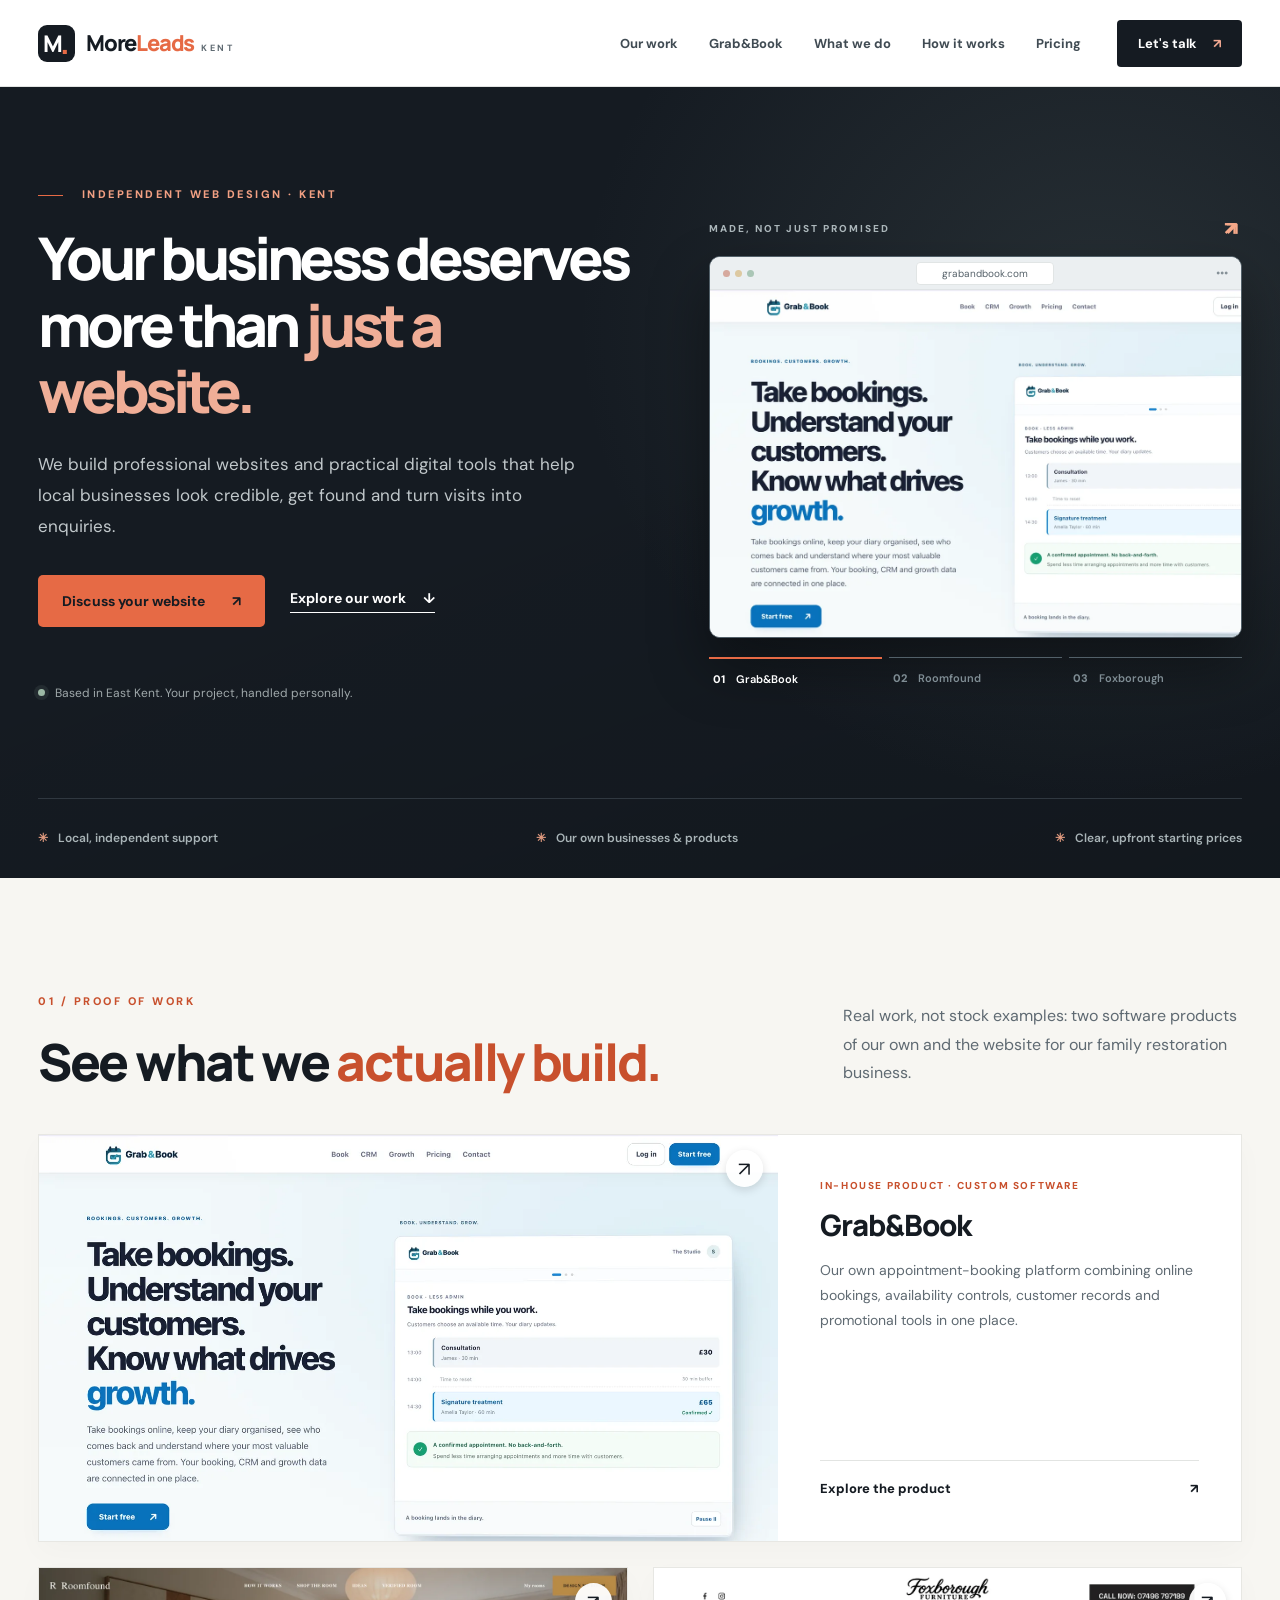
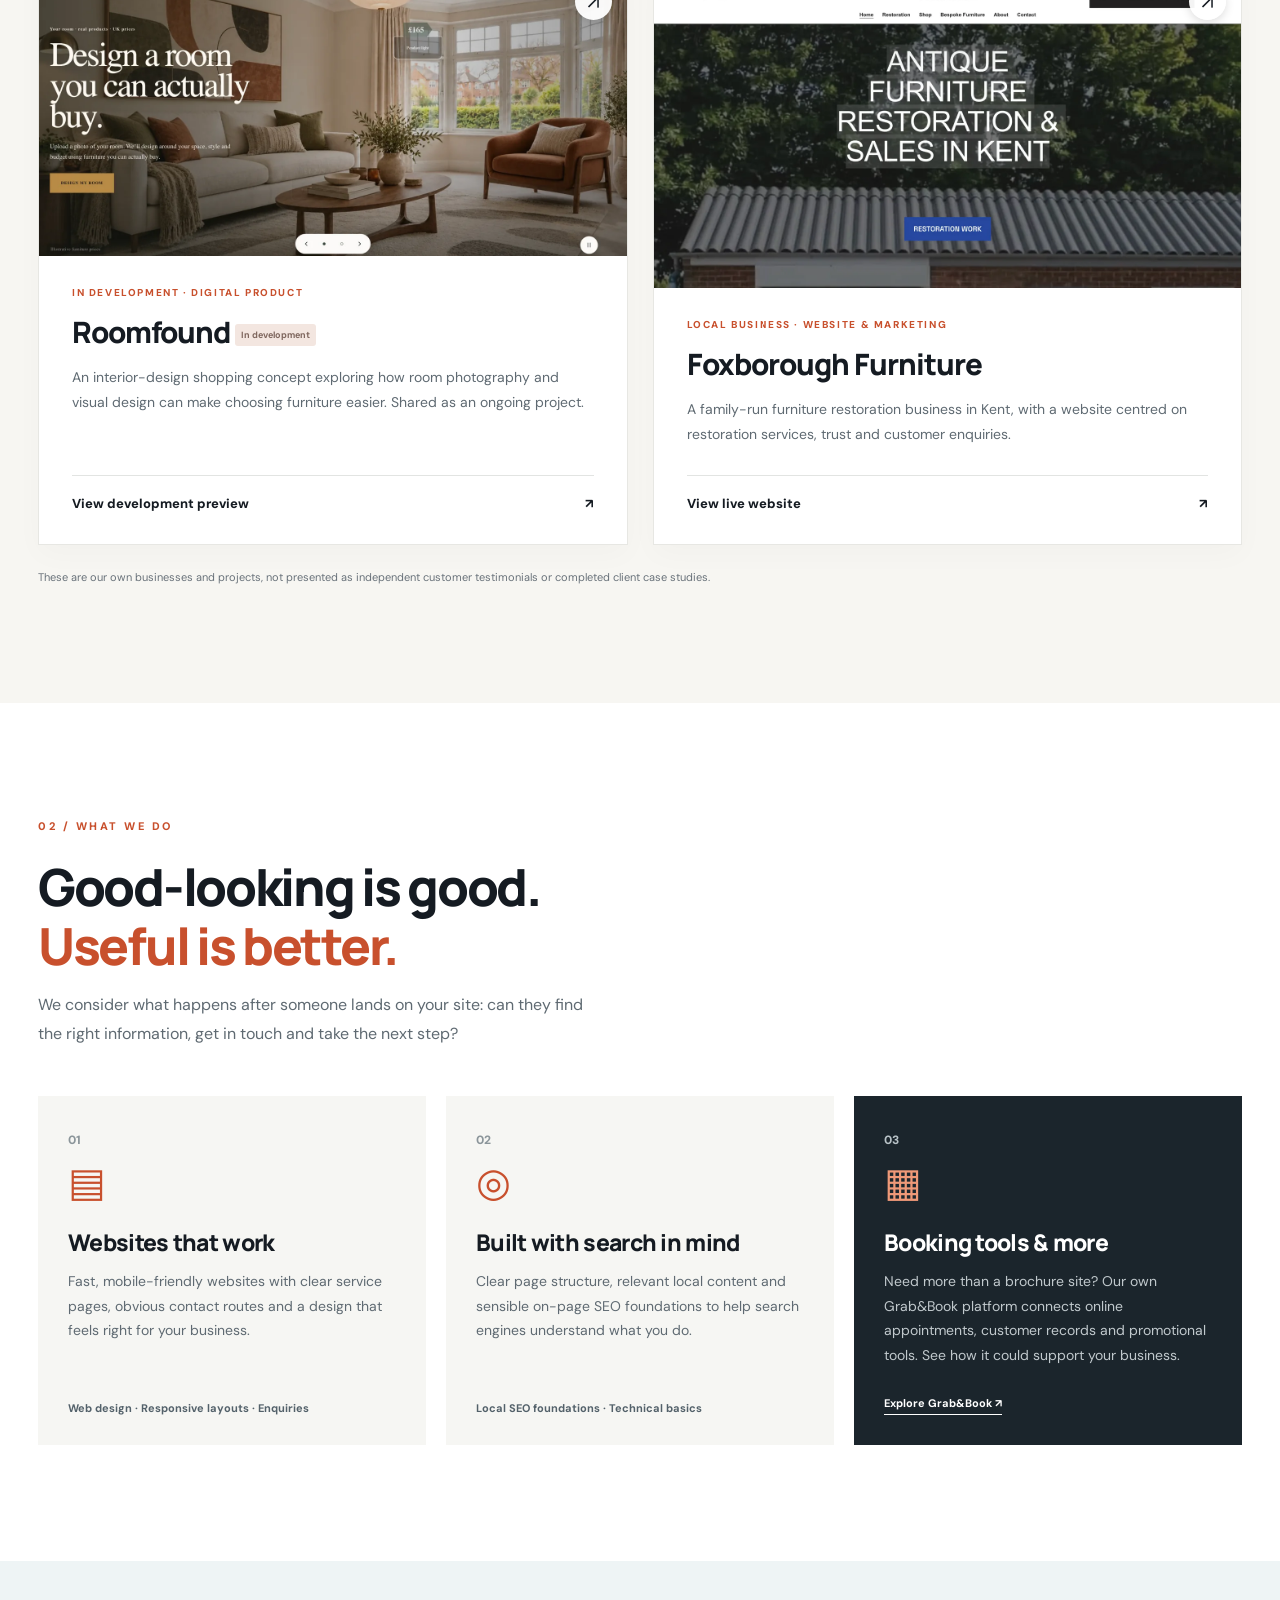
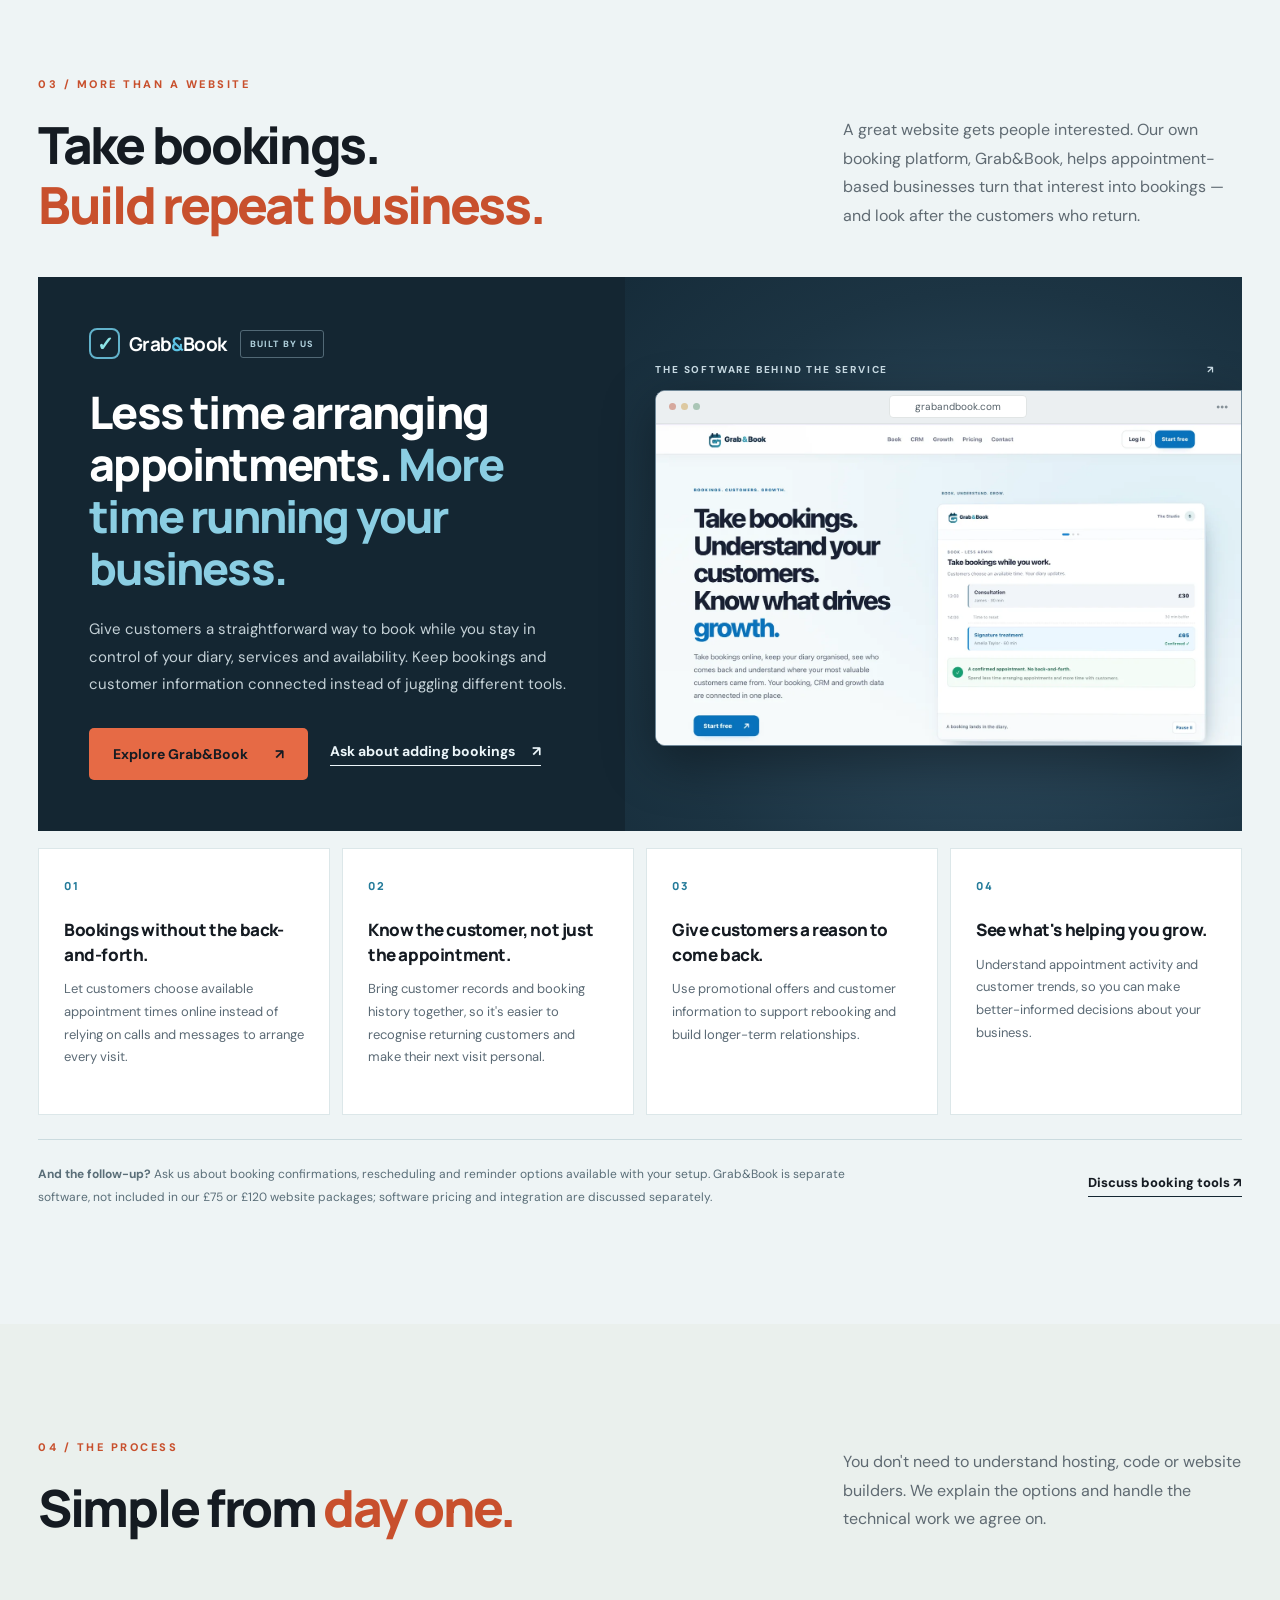
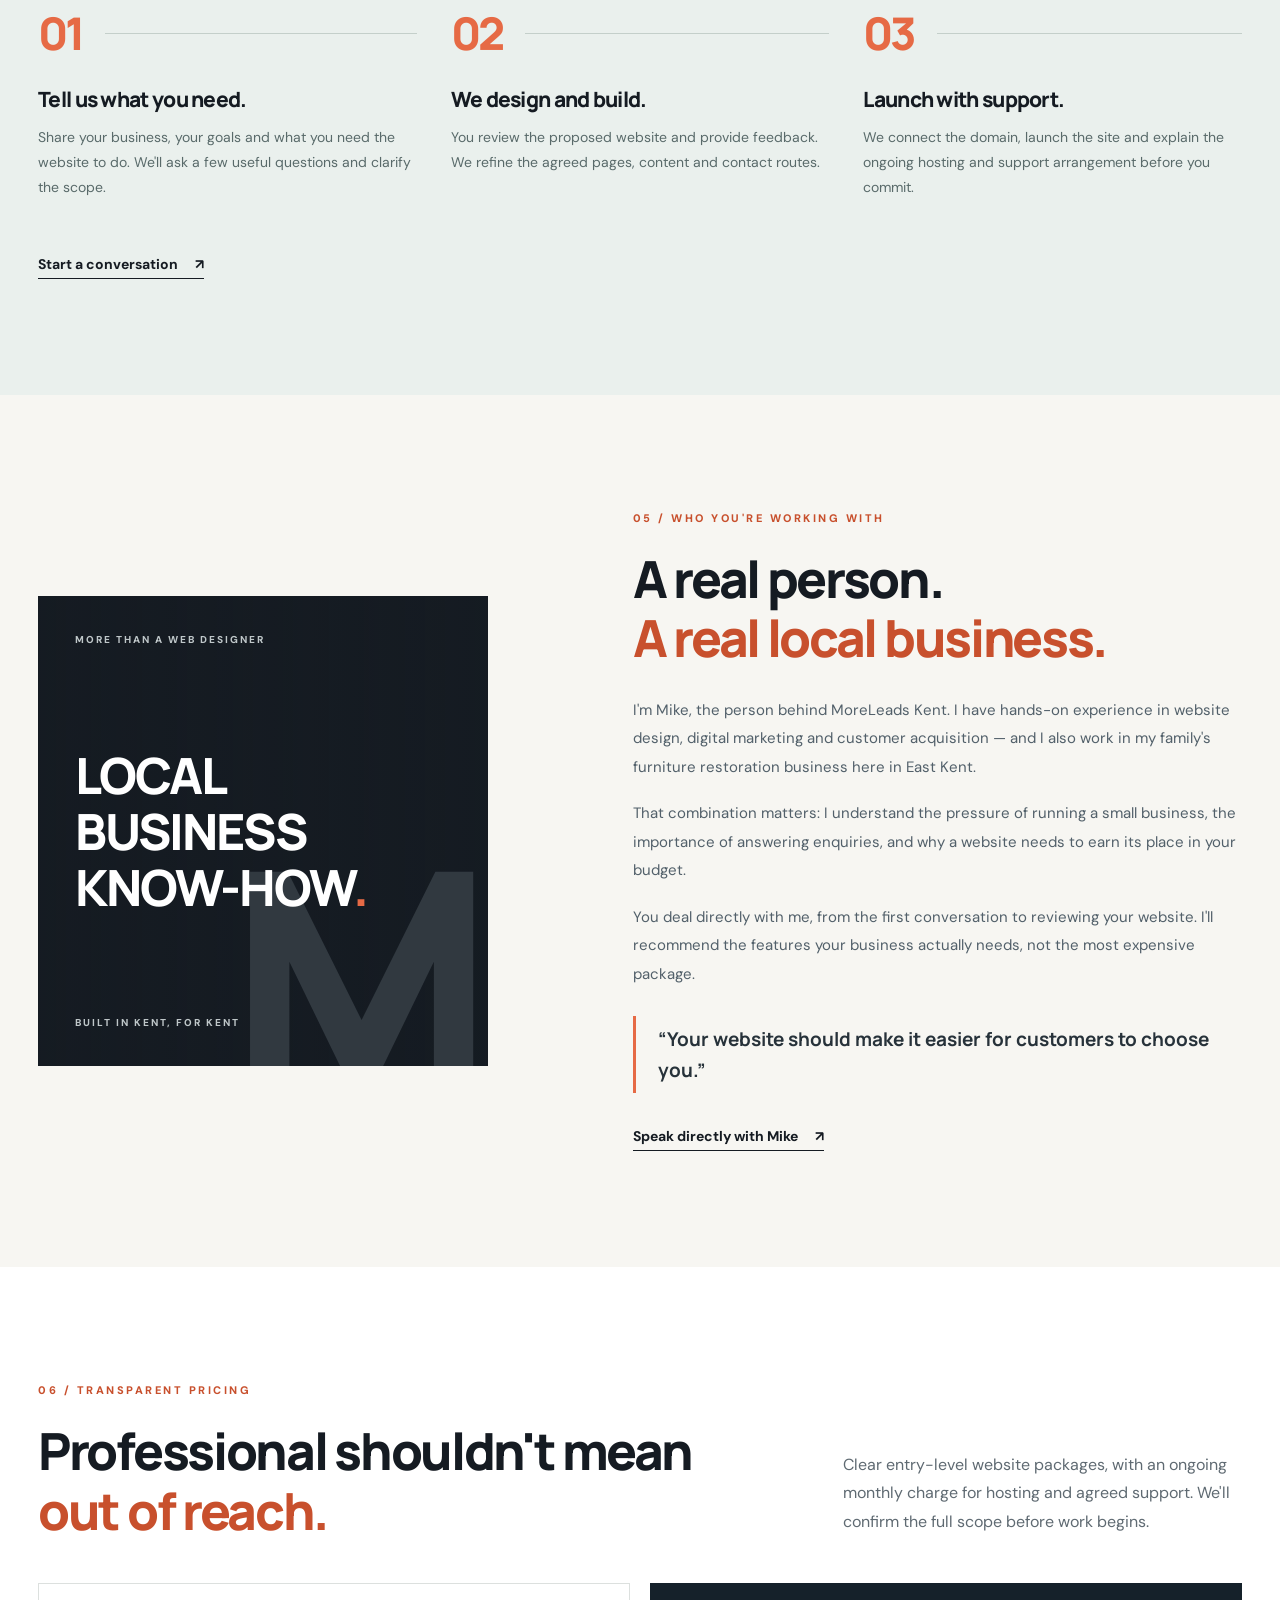
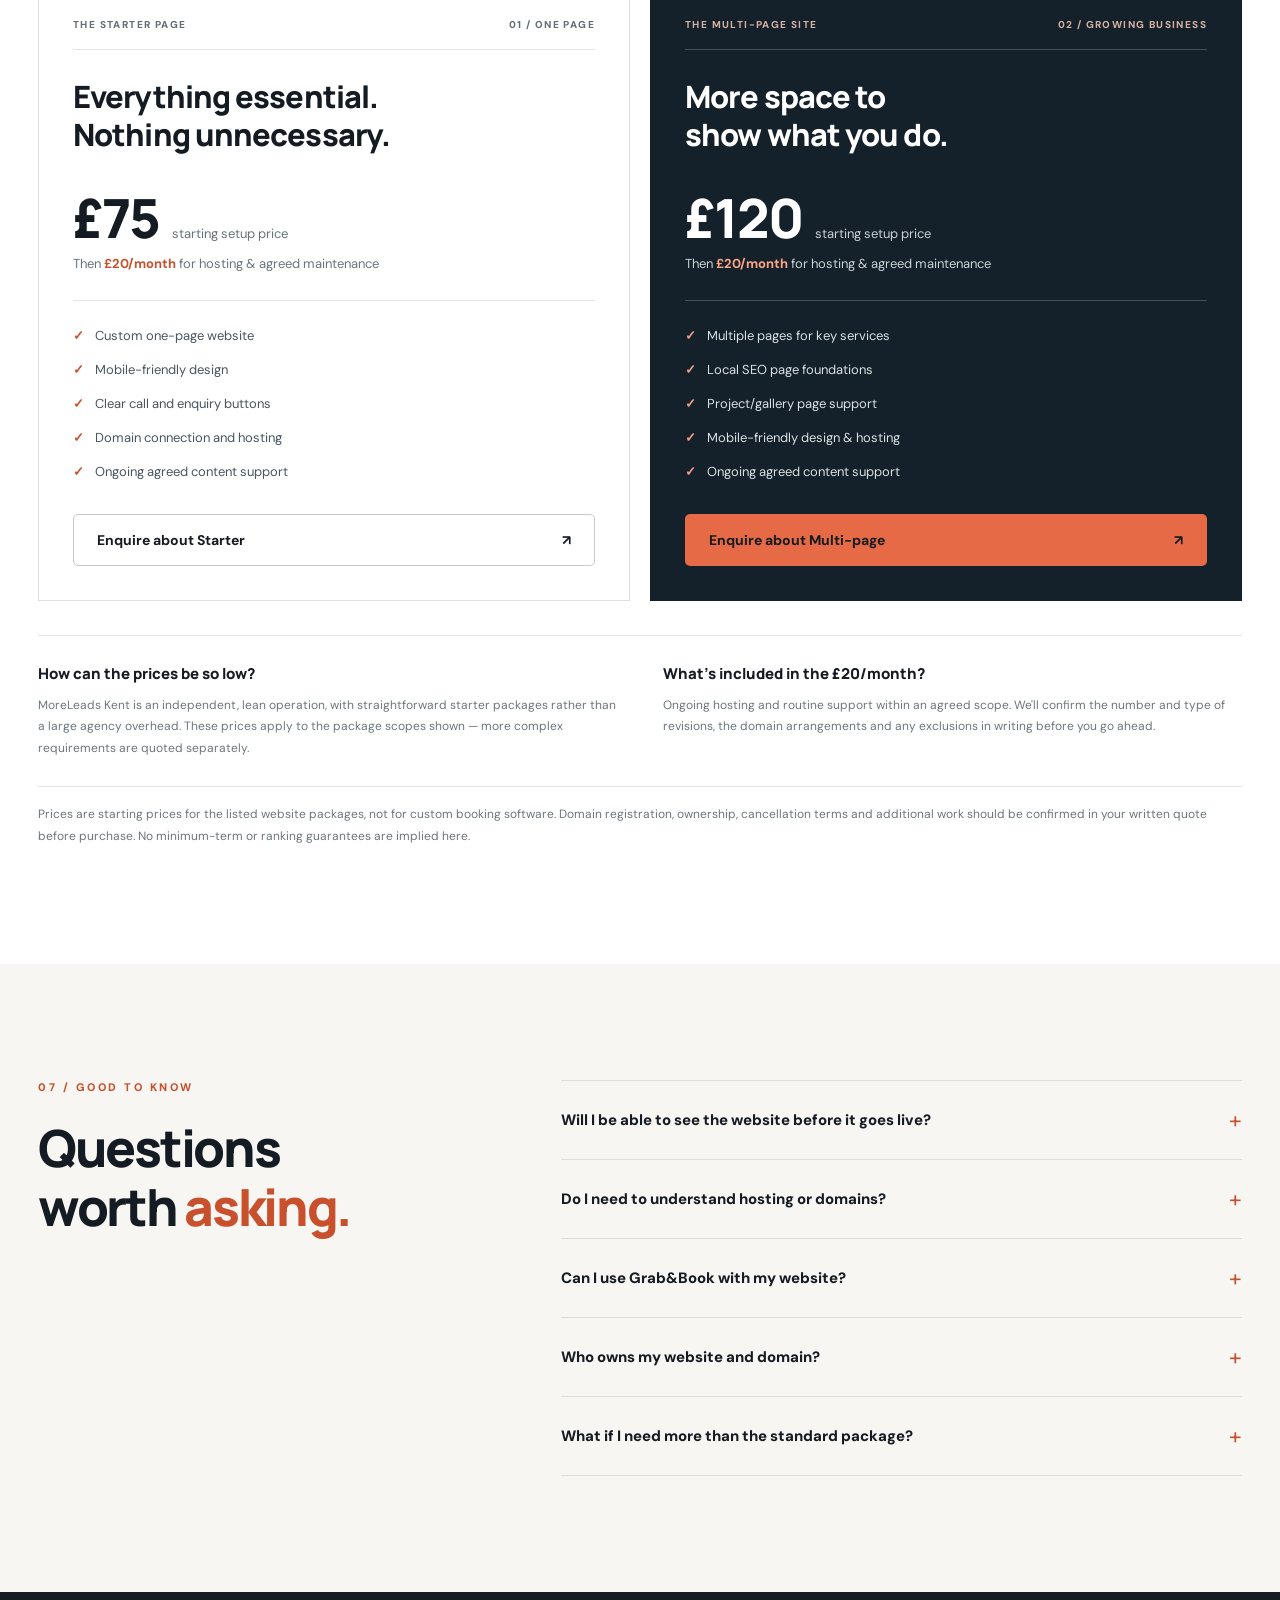
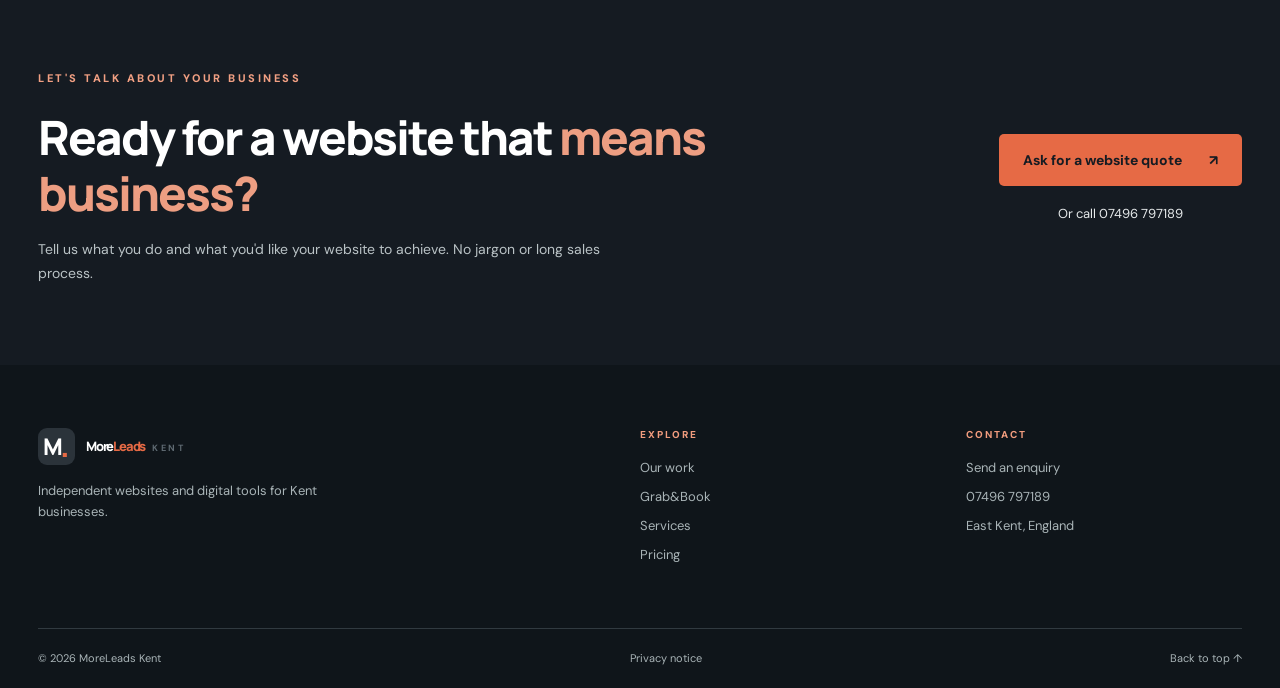
==== commit 361c715c: "Fix featured project images: serve native WebP instead of SVG data wrappers" ====
--- a/index.html
+++ b/index.html
@@ -51,7 +51,7 @@
           <div class="browser hero-browser">
             <div class="browser-bar"><span class="traffic" aria-hidden="true"><i></i><i></i><i></i></span><span class="browser-address" id="hero-url">grabandbook.com</span><span class="browser-menu" aria-hidden="true">•••</span></div>
             <div class="hero-shot-stack">
-              <img src="assets/grabandbook.svg" width="1440" height="791" alt="Grab&amp;Book booking software homepage, showing the booking management interface" id="hero-image" fetchpriority="high">
+              <img src="assets/grabandbook.webp" width="1440" height="791" alt="Grab&amp;Book booking software homepage, showing the booking management interface" id="hero-image" fetchpriority="high">
             </div>
           </div>
           <div class="visual-switcher" role="group" aria-label="Featured project">
@@ -69,15 +69,15 @@
         <div class="section-head split-head"><div><p class="eyebrow">01 / PROOF OF WORK</p><h2 id="work-heading">See what we <span class="serif-accent">actually build.</span></h2></div><p>Real work, not stock examples: two software products of our own and the website for our family restoration business.</p></div>
         <div class="portfolio-grid">
           <article class="project project-wide">
-            <a class="project-image project-book" href="https://grabandbook.com/" target="_blank" rel="noopener noreferrer" aria-label="Visit Grab and Book"><img src="assets/grabandbook.svg" width="1440" height="791" loading="lazy" alt="Screenshot of Grab&amp;Book homepage showing appointment diary software"><span class="image-corner" aria-hidden="true">↗</span></a>
+            <a class="project-image project-book" href="https://grabandbook.com/" target="_blank" rel="noopener noreferrer" aria-label="Visit Grab and Book"><img src="assets/grabandbook.webp" width="1440" height="791" loading="lazy" alt="Screenshot of Grab&amp;Book homepage showing appointment diary software"><span class="image-corner" aria-hidden="true">↗</span></a>
             <div class="project-info"><div><p class="project-kind">IN-HOUSE PRODUCT · CUSTOM SOFTWARE</p><h3>Grab&amp;Book</h3><p>Our own appointment-booking platform combining online bookings, availability controls, customer records and promotional tools in one place.</p></div><a class="project-link" href="https://grabandbook.com/" target="_blank" rel="noopener noreferrer">Explore the product <span aria-hidden="true">↗</span></a></div>
           </article>
           <article class="project">
-            <a class="project-image project-room" href="https://ai-interior-design-kohl.vercel.app/" target="_blank" rel="noopener noreferrer" aria-label="View Roomfound development preview"><img src="assets/roomfound.svg" width="1440" height="706" loading="lazy" alt="Screenshot of Roomfound room design website with furnished living-room hero"><span class="image-corner" aria-hidden="true">↗</span></a>
+            <a class="project-image project-room" href="https://ai-interior-design-kohl.vercel.app/" target="_blank" rel="noopener noreferrer" aria-label="View Roomfound development preview"><img src="assets/roomfound.webp" width="1440" height="706" loading="lazy" alt="Screenshot of Roomfound room design website with furnished living-room hero"><span class="image-corner" aria-hidden="true">↗</span></a>
             <div class="project-info"><div><p class="project-kind">IN DEVELOPMENT · DIGITAL PRODUCT</p><h3>Roomfound <span class="tiny-tag">In development</span></h3><p>An interior-design shopping concept exploring how room photography and visual design can make choosing furniture easier. Shared as an ongoing project.</p></div><a class="project-link" href="https://ai-interior-design-kohl.vercel.app/" target="_blank" rel="noopener noreferrer">View development preview <span aria-hidden="true">↗</span></a></div>
           </article>
           <article class="project">
-            <a class="project-image project-fox" href="https://foxboroughfurniture.com/" target="_blank" rel="noopener noreferrer" aria-label="Visit the Foxborough Furniture website"><img src="assets/foxborough.svg" width="1440" height="784" loading="lazy" alt="Screenshot of Foxborough Furniture website showing the logo, navigation and restoration homepage"><span class="image-corner" aria-hidden="true">↗</span></a>
+            <a class="project-image project-fox" href="https://foxboroughfurniture.com/" target="_blank" rel="noopener noreferrer" aria-label="Visit the Foxborough Furniture website"><img src="assets/foxborough.webp" width="1440" height="784" loading="lazy" alt="Screenshot of Foxborough Furniture website showing the logo, navigation and restoration homepage"><span class="image-corner" aria-hidden="true">↗</span></a>
             <div class="project-info"><div><p class="project-kind">LOCAL BUSINESS · WEBSITE &amp; MARKETING</p><h3>Foxborough Furniture</h3><p>A family-run furniture restoration business in Kent, with a website centred on restoration services, trust and customer enquiries.</p></div><a class="project-link" href="https://foxboroughfurniture.com/" target="_blank" rel="noopener noreferrer">View live website <span aria-hidden="true">↗</span></a></div>
           </article>
         </div>
@@ -116,7 +116,7 @@
             <div class="booking-visual-topline"><span>THE SOFTWARE BEHIND THE SERVICE</span><span>↗</span></div>
             <div class="browser booking-browser">
               <div class="browser-bar"><span class="traffic" aria-hidden="true"><i></i><i></i><i></i></span><span class="browser-address">grabandbook.com</span><span class="browser-menu" aria-hidden="true">•••</span></div>
-              <img src="assets/grabandbook.svg" width="1440" height="791" loading="lazy" alt="Grab&amp;Book homepage with an appointment diary illustration and product introduction">
+              <img src="assets/grabandbook.webp" width="1440" height="791" loading="lazy" alt="Grab&amp;Book homepage with an appointment diary illustration and product introduction">
             </div>
           </div>
         </div>
@@ -147,6 +147,6 @@
     <section class="last-cta" aria-labelledby="cta-heading"><div class="wrap cta-row"><div><p class="eyebrow light">LET'S TALK ABOUT YOUR BUSINESS</p><h2 id="cta-heading">Ready for a website that <span class="serif-accent">means business?</span></h2><p>Tell us what you do and what you'd like your website to achieve. No jargon or long sales process.</p></div><div class="cta-actions"><a class="btn btn-orange" href="contact.html">Ask for a website quote <span aria-hidden="true">↗</span></a><a href="tel:+447496797189">Or call 07496 797189</a></div></div></section>
   </main>
   <footer class="site-footer"><div class="wrap footer-row"><div><a class="brand footer-brand" href="#top"><span class="brand-mark">M<span class="mark-dot">.</span></span><span>More<span class="brand-accent">Leads</span><small>KENT</small></span></a><p>Independent websites and digital tools for Kent businesses.</p></div><div><p class="footer-label">EXPLORE</p><a href="#work">Our work</a><a href="#booking">Grab&amp;Book</a><a href="#services">Services</a><a href="#pricing">Pricing</a></div><div><p class="footer-label">CONTACT</p><a href="contact.html">Send an enquiry</a><a href="tel:+447496797189">07496 797189</a><span>East Kent, England</span></div></div><div class="wrap footer-bottom"><span>© <span id="year">2026</span> MoreLeads Kent</span><a href="privacy.html">Privacy notice</a><a href="#top">Back to top ↑</a></div></footer>
-  <script src="script.js" defer></script>
+  <script src="script.js?v=hero-webp-1" defer></script>
 </body>
 </html>
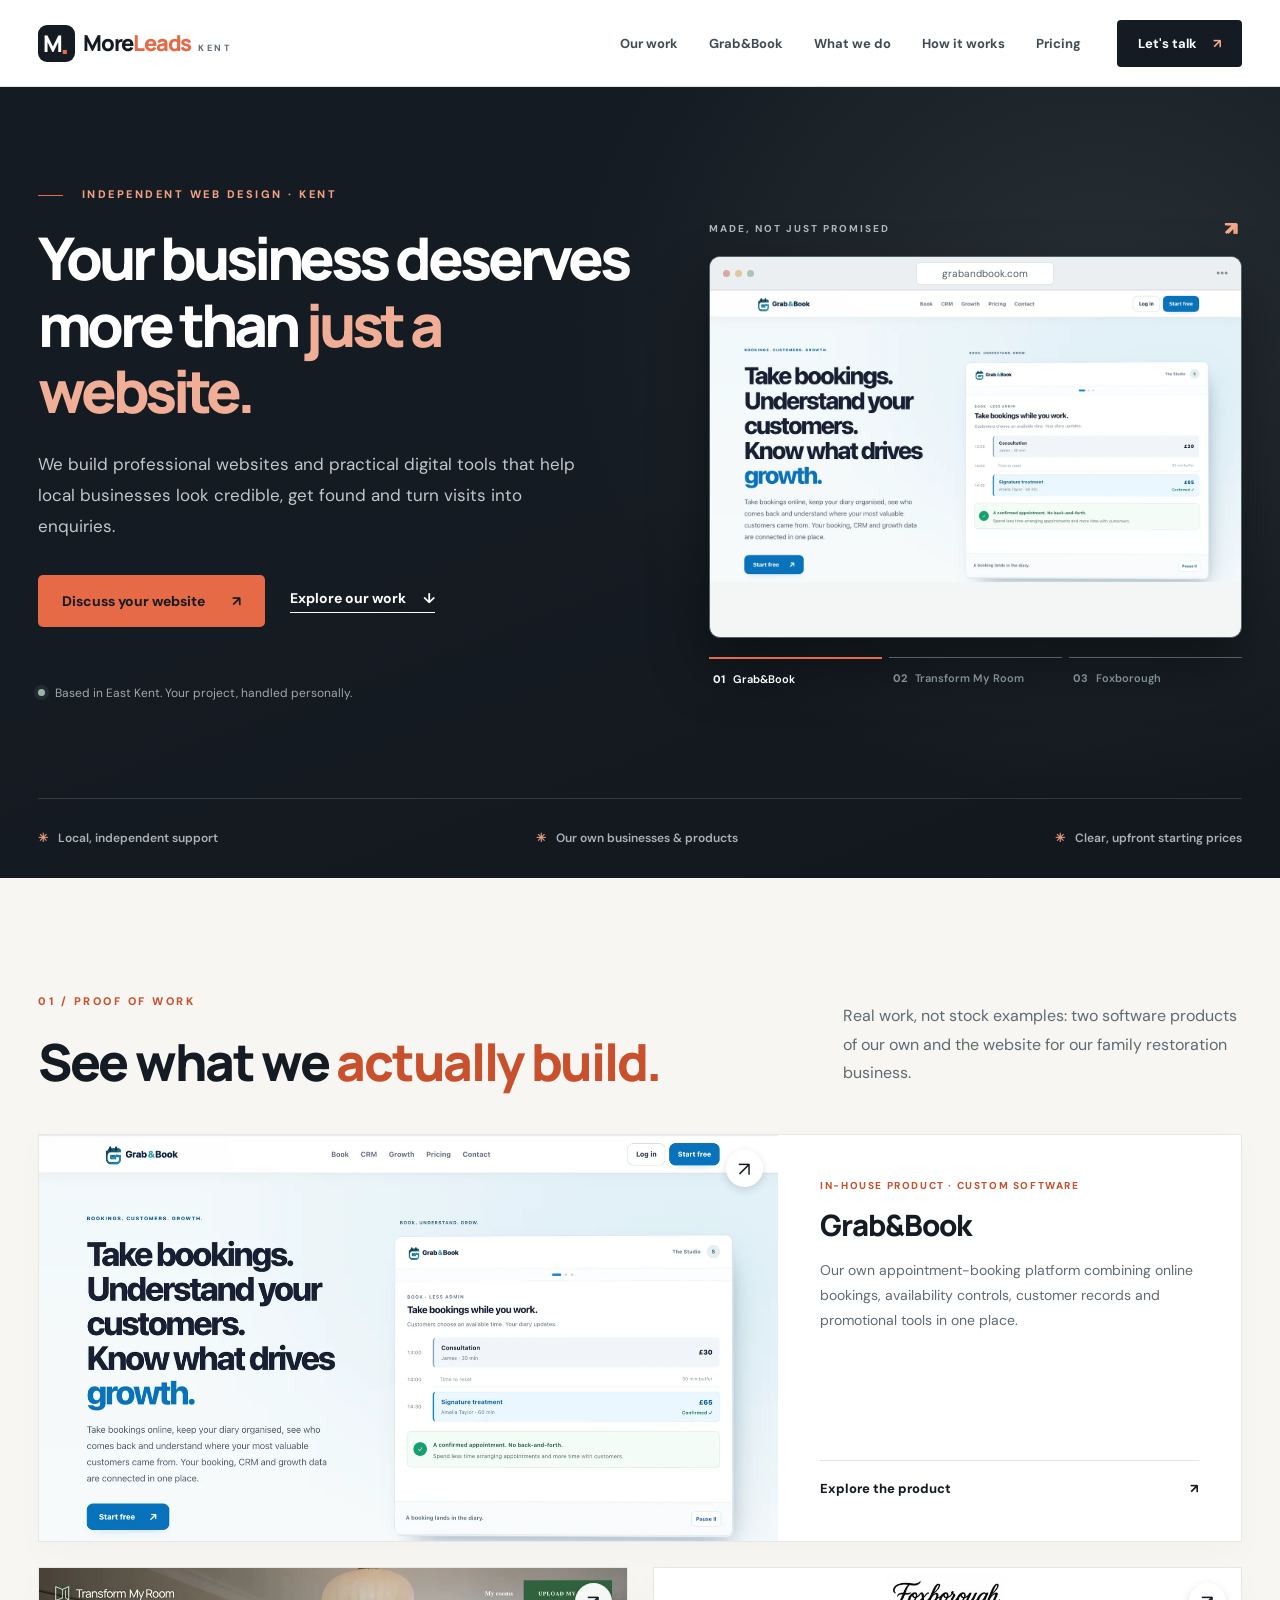
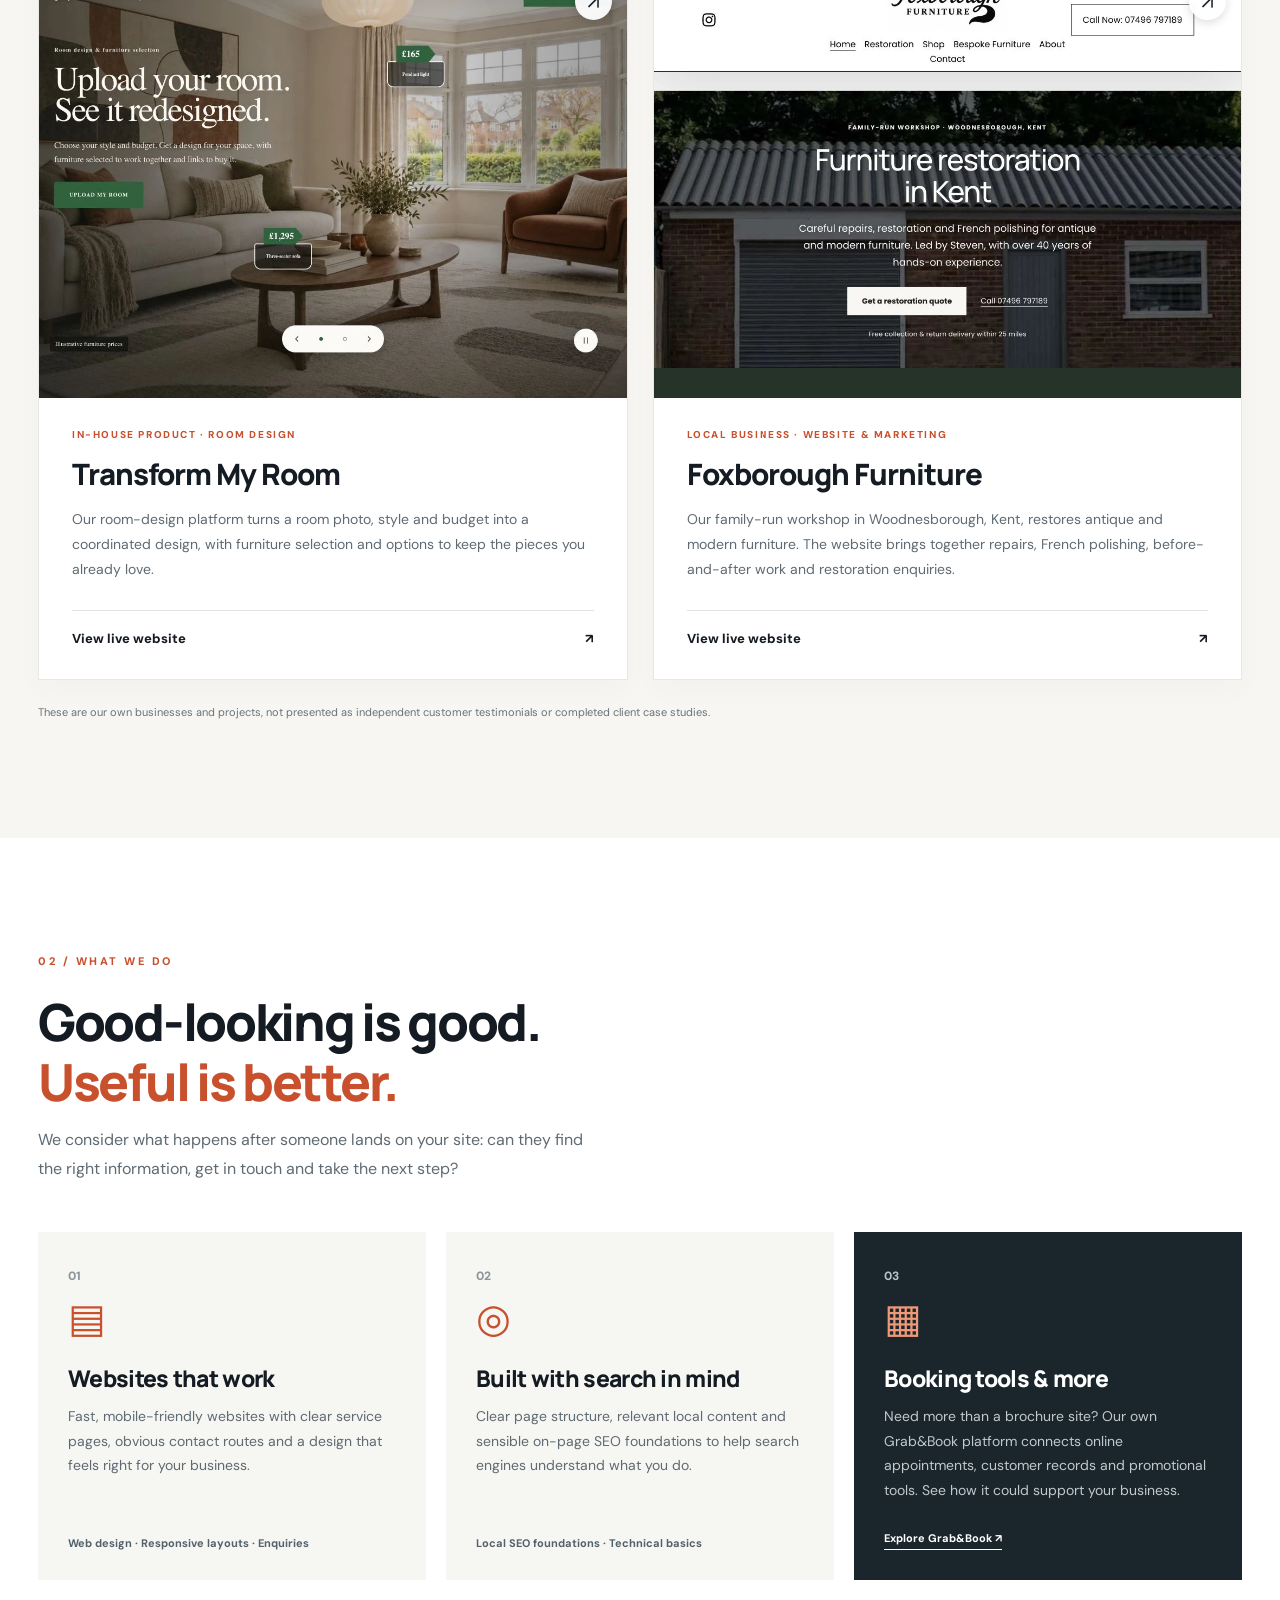
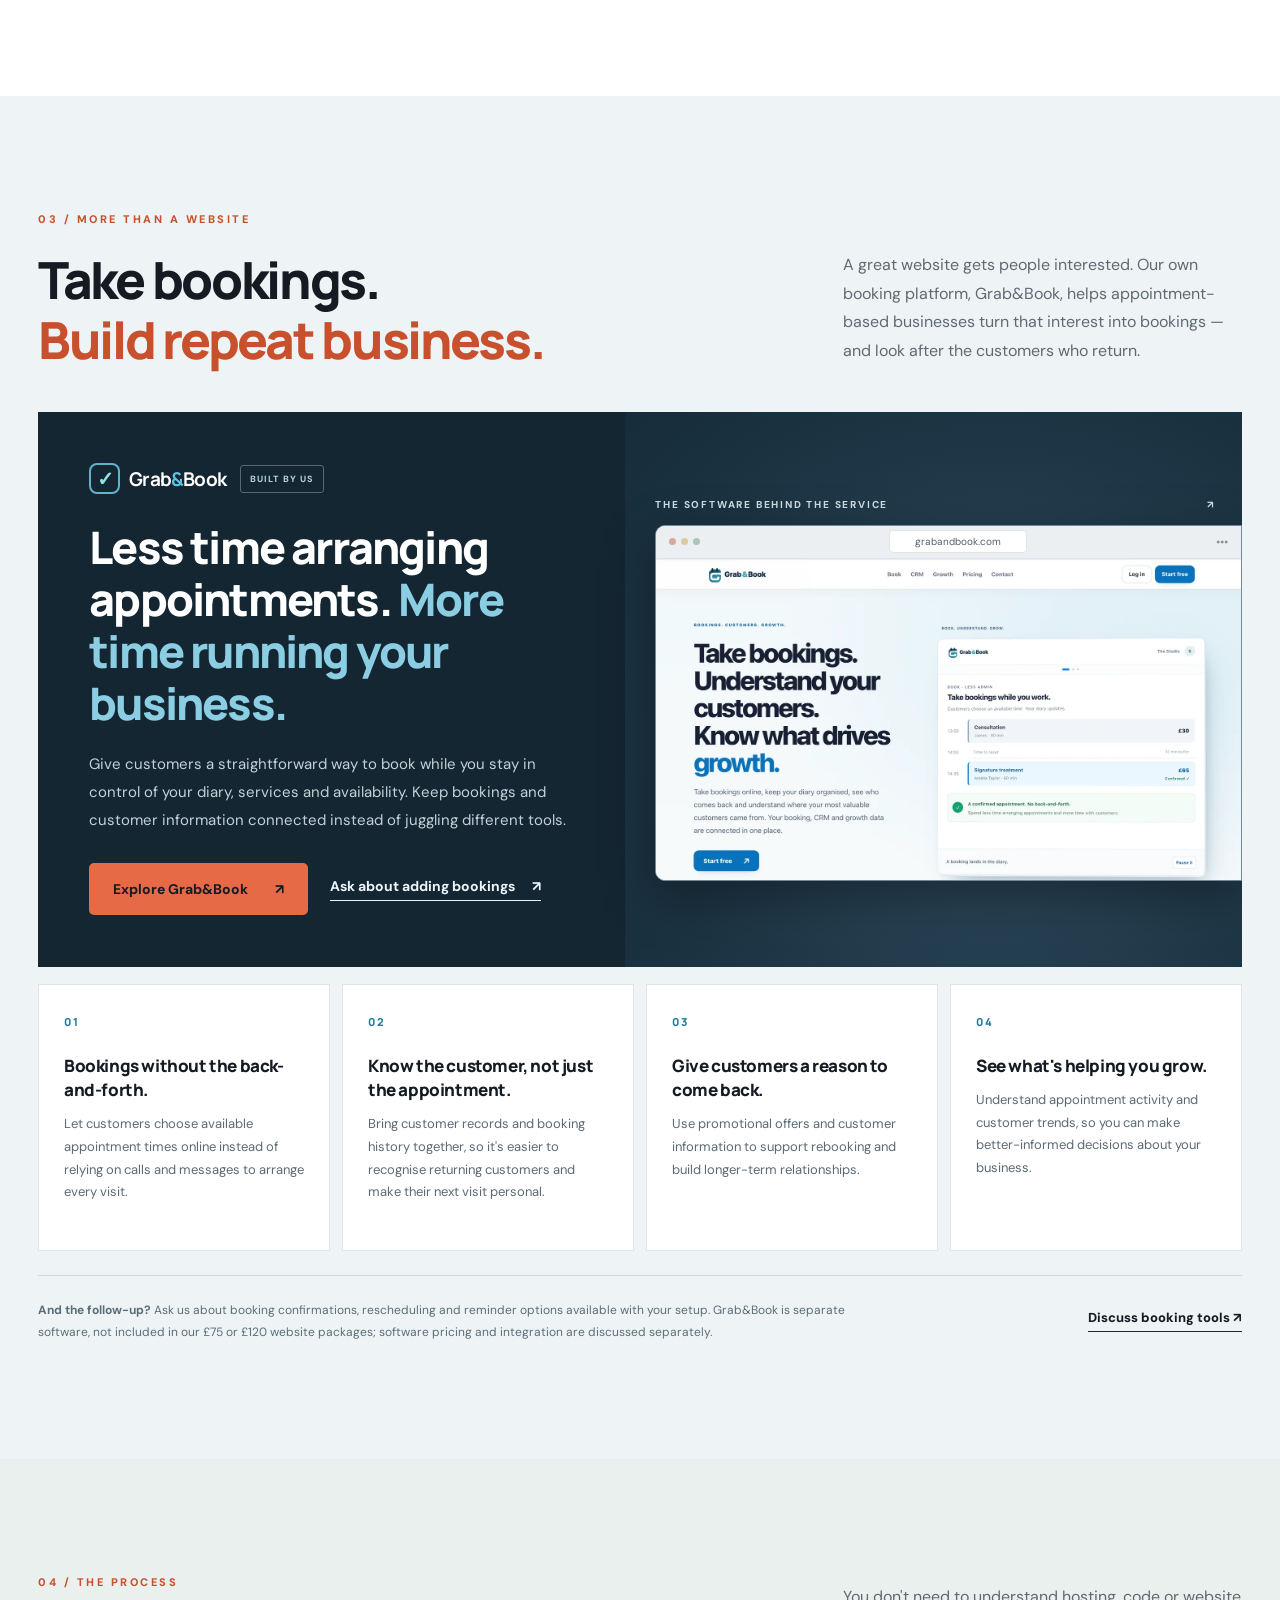
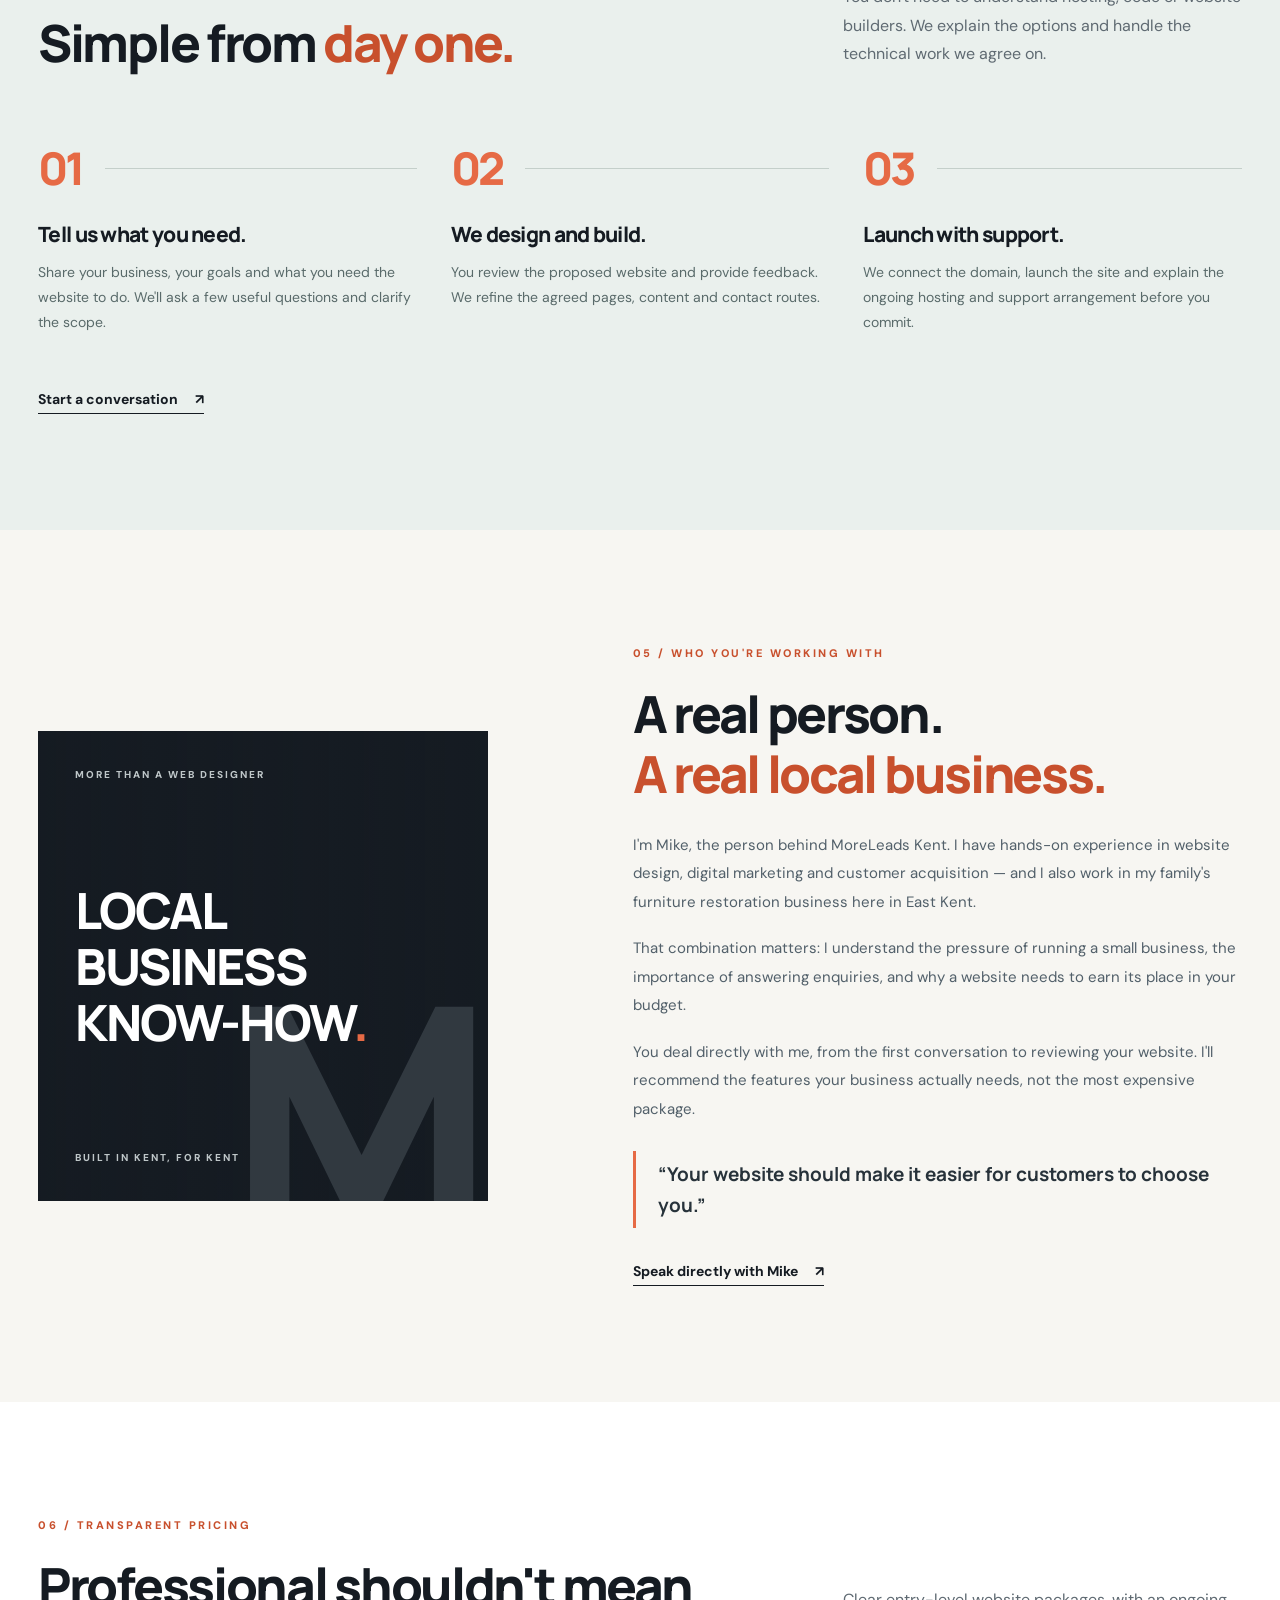
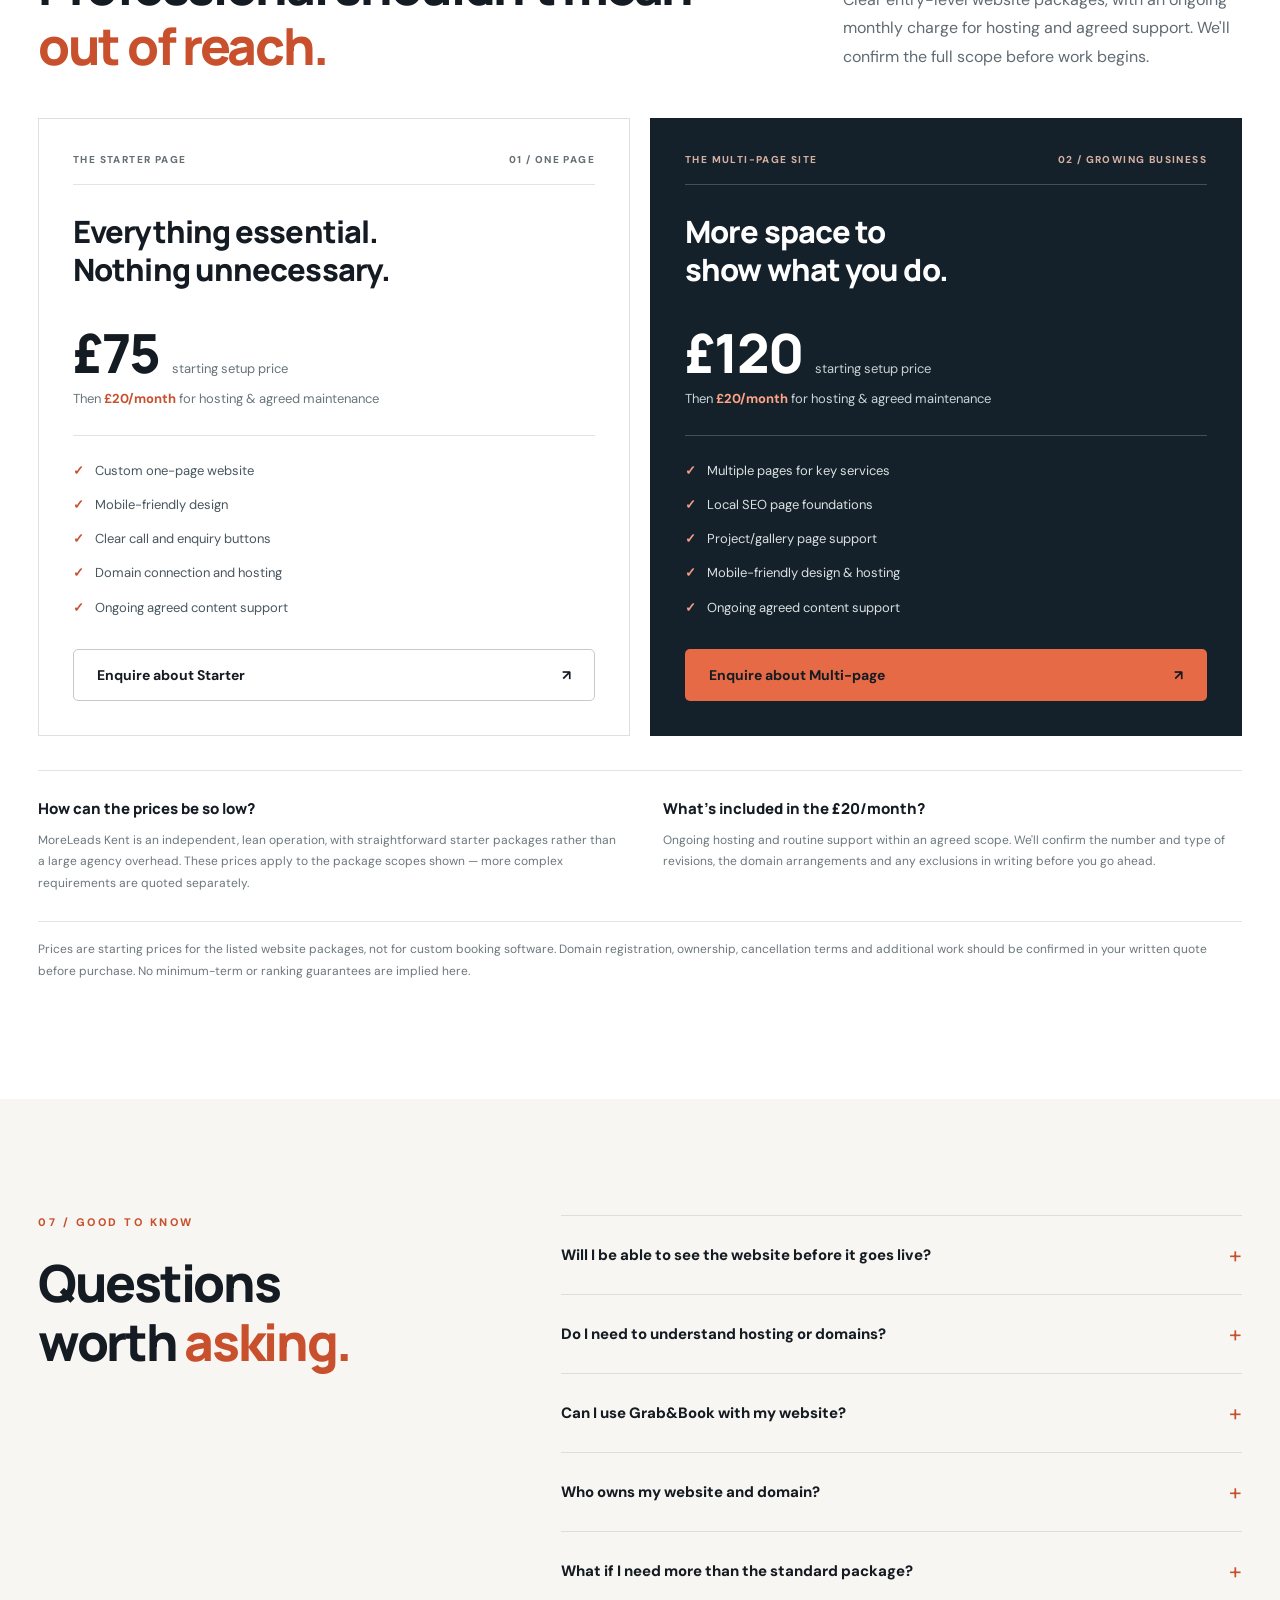
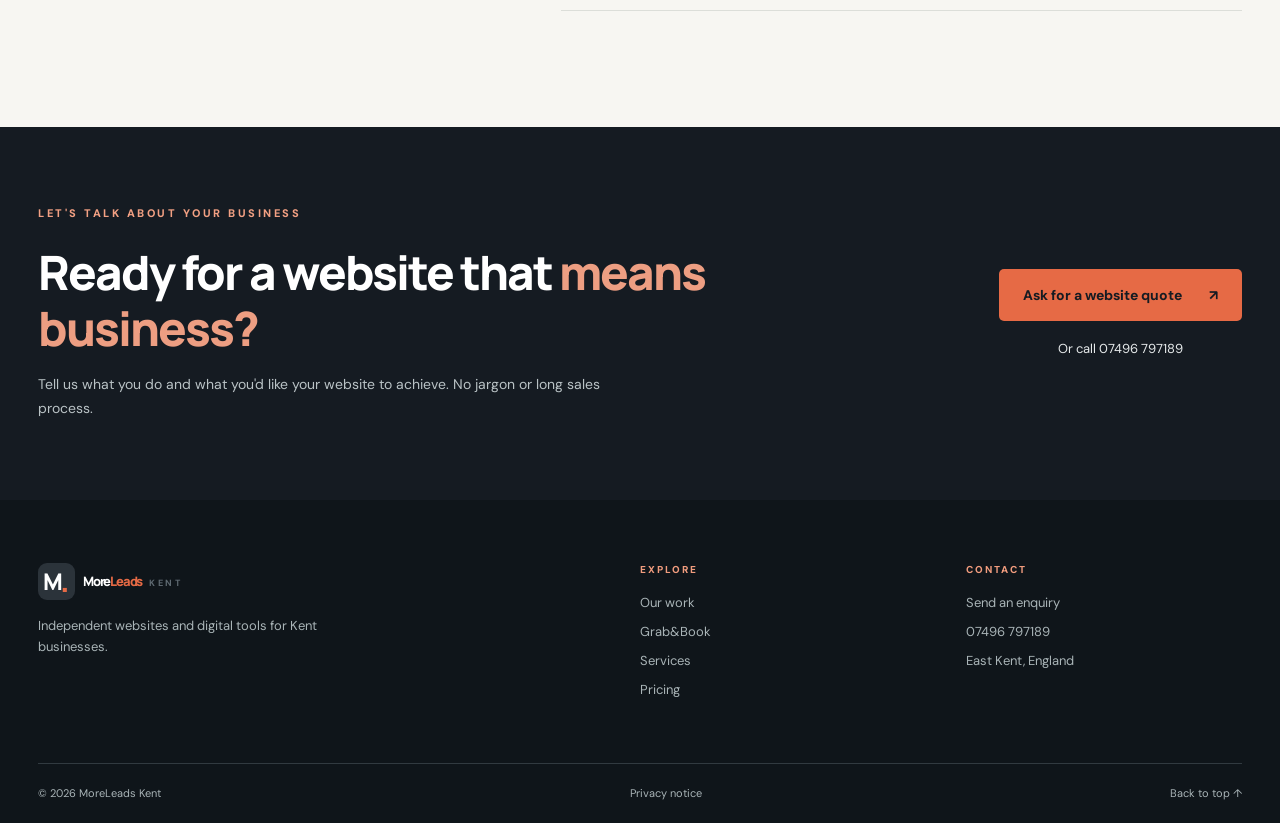
==== commit 48d83e45: "Refresh Transform My Room and Foxborough portfolio content and screenshots" ====
--- a/index.html
+++ b/index.html
@@ -18,7 +18,7 @@
   <link rel="preconnect" href="https://fonts.googleapis.com">
   <link rel="preconnect" href="https://fonts.gstatic.com" crossorigin>
   <link href="https://fonts.googleapis.com/css2?family=DM+Sans:wght@400;500;600;700&family=Manrope:wght@400;500;600;700;800&display=swap" rel="stylesheet">
-  <link rel="stylesheet" href="style.css">
+  <link rel="stylesheet" href="style.css?v=20261028">
   <script type="application/ld+json">{"@context":"https://schema.org","@type":"LocalBusiness","name":"MoreLeads Kent","url":"https://moreleadskent.co.uk/","telephone":"+447496797189","areaServed":{"@type":"AdministrativeArea","name":"Kent"},"address":{"@type":"PostalAddress","addressLocality":"Eastry","addressRegion":"Kent","postalCode":"CT13 0NY","addressCountry":"GB"},"description":"Independent web design, digital marketing and custom booking tools for Kent businesses."}</script>
 </head>
 <body>
@@ -56,7 +56,7 @@
           </div>
           <div class="visual-switcher" role="group" aria-label="Featured project">
             <button class="switch active" type="button" data-project="grab" aria-pressed="true">01 <span>Grab&amp;Book</span></button>
-            <button class="switch" type="button" data-project="room" aria-pressed="false">02 <span>Roomfound</span></button>
+            <button class="switch" type="button" data-project="room" aria-pressed="false">02 <span>Transform My Room</span></button>
             <button class="switch" type="button" data-project="fox" aria-pressed="false">03 <span>Foxborough</span></button>
           </div>
         </div>
@@ -73,12 +73,12 @@
             <div class="project-info"><div><p class="project-kind">IN-HOUSE PRODUCT · CUSTOM SOFTWARE</p><h3>Grab&amp;Book</h3><p>Our own appointment-booking platform combining online bookings, availability controls, customer records and promotional tools in one place.</p></div><a class="project-link" href="https://grabandbook.com/" target="_blank" rel="noopener noreferrer">Explore the product <span aria-hidden="true">↗</span></a></div>
           </article>
           <article class="project">
-            <a class="project-image project-room" href="https://ai-interior-design-kohl.vercel.app/" target="_blank" rel="noopener noreferrer" aria-label="View Roomfound development preview"><img src="assets/roomfound.webp" width="1440" height="706" loading="lazy" alt="Screenshot of Roomfound room design website with furnished living-room hero"><span class="image-corner" aria-hidden="true">↗</span></a>
-            <div class="project-info"><div><p class="project-kind">IN DEVELOPMENT · DIGITAL PRODUCT</p><h3>Roomfound <span class="tiny-tag">In development</span></h3><p>An interior-design shopping concept exploring how room photography and visual design can make choosing furniture easier. Shared as an ongoing project.</p></div><a class="project-link" href="https://ai-interior-design-kohl.vercel.app/" target="_blank" rel="noopener noreferrer">View development preview <span aria-hidden="true">↗</span></a></div>
+            <a class="project-image project-room" href="https://ai-interior-design-kohl.vercel.app/" target="_blank" rel="noopener noreferrer" aria-label="Visit the Transform My Room website"><img src="assets/transform-my-room.webp" width="1084" height="793" loading="lazy" alt="Transform My Room homepage showing room design and furniture selection"><span class="image-corner" aria-hidden="true">↗</span></a>
+            <div class="project-info"><div><p class="project-kind">IN-HOUSE PRODUCT · ROOM DESIGN</p><h3>Transform My Room</h3><p>Our room-design platform turns a room photo, style and budget into a coordinated design, with furniture selection and options to keep the pieces you already love.</p></div><a class="project-link" href="https://ai-interior-design-kohl.vercel.app/" target="_blank" rel="noopener noreferrer">View live website <span aria-hidden="true">↗</span></a></div>
           </article>
           <article class="project">
-            <a class="project-image project-fox" href="https://foxboroughfurniture.com/" target="_blank" rel="noopener noreferrer" aria-label="Visit the Foxborough Furniture website"><img src="assets/foxborough.webp" width="1440" height="784" loading="lazy" alt="Screenshot of Foxborough Furniture website showing the logo, navigation and restoration homepage"><span class="image-corner" aria-hidden="true">↗</span></a>
-            <div class="project-info"><div><p class="project-kind">LOCAL BUSINESS · WEBSITE &amp; MARKETING</p><h3>Foxborough Furniture</h3><p>A family-run furniture restoration business in Kent, with a website centred on restoration services, trust and customer enquiries.</p></div><a class="project-link" href="https://foxboroughfurniture.com/" target="_blank" rel="noopener noreferrer">View live website <span aria-hidden="true">↗</span></a></div>
+            <a class="project-image project-fox" href="https://foxboroughfurniture.com/" target="_blank" rel="noopener noreferrer" aria-label="Visit the Foxborough Furniture website"><img src="assets/foxborough-current.webp" width="1084" height="737" loading="lazy" alt="Foxborough Furniture homepage showing its Woodnesborough workshop and furniture restoration services"><span class="image-corner" aria-hidden="true">↗</span></a>
+            <div class="project-info"><div><p class="project-kind">LOCAL BUSINESS · WEBSITE &amp; MARKETING</p><h3>Foxborough Furniture</h3><p>Our family-run workshop in Woodnesborough, Kent, restores antique and modern furniture. The website brings together repairs, French polishing, before-and-after work and restoration enquiries.</p></div><a class="project-link" href="https://foxboroughfurniture.com/" target="_blank" rel="noopener noreferrer">View live website <span aria-hidden="true">↗</span></a></div>
           </article>
         </div>
         <p class="portfolio-note">These are our own businesses and projects, not presented as independent customer testimonials or completed client case studies.</p>
--- a/style.css
+++ b/style.css
@@ -1,7 +1,7 @@
 :root{--ink:#151b22;--ink2:#232b34;--orange:#e66a45;--orange-dark:#c8502d;--cream:#f7f6f2;--paper:#fff;--line:#e2e4e2;--muted:#5f6a72;--sage:#91a7a0;--radius:14px;--wrap:1220px}
 *{box-sizing:border-box}html{scroll-behavior:smooth;scroll-padding-top:90px}body{margin:0;color:var(--ink);background:#fff;font-family:'DM Sans',Arial,sans-serif;-webkit-font-smoothing:antialiased}button,input,select,textarea{font:inherit}a{color:inherit}button{cursor:pointer}a:focus-visible,button:focus-visible,summary:focus-visible,input:focus-visible,textarea:focus-visible,select:focus-visible{outline:3px solid #e66a45;outline-offset:4px}img{display:block;max-width:100%}h1,h2,h3,p{margin-top:0}.wrap{width:min(calc(100% - 76px),var(--wrap));margin-inline:auto}.section-pad{padding:116px 0}.skip-link{position:absolute;top:-100px;left:12px;z-index:9999;padding:12px 22px;background:#fff}.skip-link:focus{top:12px}
-.site-header{position:relative;z-index:50;background:var(--paper);border-bottom:1px solid var(--line)}.nav-wrap{display:flex;align-items:center;gap:36px;justify-content:space-between;min-height:86px}.brand{display:inline-flex;align-items:center;gap:11px;white-space:nowrap;text-decoration:none;font-family:Manrope,sans-serif;font-weight:800;font-size:22px;letter-spacing:-1.2px;line-height:1}.brand-mark{height:37px;width:37px;display:inline-flex;align-items:center;justify-content:center;background:var(--ink);color:#fff;border-radius:9px;font-size:23px;letter-spacing:-3px;padding-right:3px}.mark-dot{color:var(--orange);font-size:30px;align-self:center}.brand-accent{color:var(--orange)}.brand small{font-family:'DM Sans',sans-serif;font-size:9px;letter-spacing:2.5px;margin-left:7px;color:var(--muted);font-weight:700}.desktop-nav{display:flex;align-items:center;gap:31px;margin-left:auto}.desktop-nav a{font-size:13px;color:#404b53;font-weight:700;text-decoration:none;transition:color .2s}.desktop-nav a:hover{color:var(--orange-dark)}.nav-cta{background:var(--ink);color:#fff;text-decoration:none;border-radius:4px;padding:15px 21px;font-size:13px;font-weight:700;white-space:nowrap}.nav-cta span{margin-left:13px;color:#f4ab94}.nav-cta:hover{background:#303842}.menu-toggle{display:none;background:none;border:0;padding:12px}.menu-toggle span{display:block;width:24px;height:2px;margin:5px;background:var(--ink)}.mobile-nav[hidden]{display:none!important}.mobile-nav{background:#fff;box-shadow:0 14px 24px #00000016;padding:12px 7% 25px;display:flex;flex-direction:column;gap:0}.mobile-nav a{padding:15px;text-decoration:none;font-weight:700;border-bottom:1px solid var(--line)}
-.hero{background:#151b22;color:#fff;position:relative;overflow:hidden}.hero-grain{position:absolute;inset:0;pointer-events:none;background:radial-gradient(ellipse 53% 78% at 86% 30%,rgba(99,115,115,.23),transparent 77%),linear-gradient(160deg,transparent 45%,rgba(0,0,0,.13));}.hero-grid{display:grid;grid-template-columns:minmax(0,1.06fr) minmax(0,.94fr);gap:70px;align-items:center;padding-top:100px;padding-bottom:87px;position:relative}.hero-copy{padding-bottom:10px}.eyebrow{font-size:11px;color:var(--orange-dark);font-weight:800;letter-spacing:2.5px;text-transform:uppercase;margin-bottom:24px}.eyebrow.light{color:#f2a083}.eyebrow-line{display:inline-block;width:25px;height:1px;background:var(--orange);vertical-align:middle;margin-right:13px}.hero h1{font:800 clamp(43px,4.6vw,70px)/1.13 Manrope,sans-serif;letter-spacing:-4px;max-width:700px;margin-bottom:24px}.hero h1 em{color:#f0ae97;font-style:normal}.hero-description{font-size:17px;line-height:1.85;color:#c1c8cb;max-width:540px;margin-bottom:32px}.hero-actions{display:flex;align-items:center;gap:25px;flex-wrap:wrap}.btn{padding:16px 23px;border-radius:5px;display:inline-flex;align-items:center;justify-content:space-between;gap:27px;text-decoration:none;font-weight:700;font-size:14px;transition:transform .2s,background .2s,box-shadow .2s;border:1px solid transparent}.btn:hover{transform:translateY(-2px)}.btn-orange{background:var(--orange);color:#151b22}.btn-orange:hover{background:#fb8661;box-shadow:0 9px 20px #0000001b}.text-link{font-size:14px;font-weight:700;text-decoration:none;display:inline-flex;gap:17px;align-items:center;border-bottom:1px solid currentColor;padding-bottom:5px}.text-link:hover{color:var(--orange)}.hero-link{color:#fff}.hero-foot{margin-top:58px;display:flex;gap:10px;align-items:center;font-size:12px;color:#9fa8aa}.status-dot{width:7px;height:7px;flex-shrink:0;border-radius:100%;background:#9cb8a5;box-shadow:0 0 0 4px #9cb8a51a}.hero-visual{min-width:0;transform:translateY(9px)}.visual-topline{display:flex;align-items:center;justify-content:space-between;color:#abb6ba;letter-spacing:2px;font-size:10px;font-weight:800;margin-bottom:15px}.visual-arrows{font-size:19px;letter-spacing:-7px;margin-right:11px;color:#f5a889}.browser{overflow:hidden;border:1px solid #526069;border-radius:11px;background:#f4f5f5;box-shadow:0 28px 58px #0006;}.browser-bar{height:33px;display:flex;align-items:center;justify-content:space-between;background:#ebeff1;border-bottom:1px solid #dfe3e5;padding:0 13px;gap:9px}.traffic{display:flex;gap:5px}.traffic i{height:7px;width:7px;border-radius:50%;background:#d6a99e}.traffic i:nth-child(2){background:#ddc9a1}.traffic i:nth-child(3){background:#aac6b6}.browser-address{padding:4px 25px;background:#fff;border:1px solid #e1e5e5;border-radius:4px;font-size:10px;color:#56626a;max-width:65%;overflow:hidden;white-space:nowrap;text-overflow:ellipsis}.browser-menu{color:#869198;font-size:12px}.hero-shot-stack{aspect-ratio:1.53;overflow:hidden;position:relative}.hero-shot-stack img{width:100%;height:100%;object-fit:cover;object-position:top left}.visual-switcher{display:grid;grid-template-columns:repeat(3,1fr);margin-top:19px;gap:7px}.switch{text-align:left;background:transparent;color:#7f8d94;border:0;border-top:1px solid #526069;padding:13px 4px;font-size:11px;font-weight:800;display:flex;gap:11px;white-space:nowrap}.switch span{font-weight:600}.switch.active{border-top:2px solid var(--orange);color:#fff}.switch:hover{color:#fff}.hero-bottom{border-top:1px solid #303840;display:flex;align-items:center;justify-content:space-between;gap:20px;min-height:80px;color:#a9b4b7;font-size:12px;font-weight:600;position:relative}.hero-bottom span:before{content:'✳';color:#df997e;margin-right:10px;font-size:12px}
+.site-header{position:relative;z-index:50;background:var(--paper);border-bottom:1px solid var(--line)}.nav-wrap{display:flex;align-items:center;gap:36px;justify-content:space-between;min-height:86px}.brand{display:inline-flex;align-items:center;gap:8px;white-space:normal;text-decoration:none;font-family:Manrope,sans-serif;font-weight:800;font-size:22px;letter-spacing:-1.2px;line-height:1}.brand-mark{height:37px;width:37px;display:inline-flex;align-items:center;justify-content:center;background:var(--ink);color:#fff;border-radius:9px;font-size:23px;letter-spacing:-3px;padding-right:3px}.mark-dot{color:var(--orange);font-size:30px;align-self:center}.brand-accent{color:var(--orange)}.brand small{font-family:'DM Sans',sans-serif;font-size:9px;letter-spacing:2.5px;margin-left:7px;color:var(--muted);font-weight:700}.desktop-nav{display:flex;align-items:center;gap:31px;margin-left:auto}.desktop-nav a{font-size:13px;color:#404b53;font-weight:700;text-decoration:none;transition:color .2s}.desktop-nav a:hover{color:var(--orange-dark)}.nav-cta{background:var(--ink);color:#fff;text-decoration:none;border-radius:4px;padding:15px 21px;font-size:13px;font-weight:700;white-space:nowrap}.nav-cta span{margin-left:13px;color:#f4ab94}.nav-cta:hover{background:#303842}.menu-toggle{display:none;background:none;border:0;padding:12px}.menu-toggle span{display:block;width:24px;height:2px;margin:5px;background:var(--ink)}.mobile-nav[hidden]{display:none!important}.mobile-nav{background:#fff;box-shadow:0 14px 24px #00000016;padding:12px 7% 25px;display:flex;flex-direction:column;gap:0}.mobile-nav a{padding:15px;text-decoration:none;font-weight:700;border-bottom:1px solid var(--line)}
+.hero{background:#151b22;color:#fff;position:relative;overflow:hidden}.hero-grain{position:absolute;inset:0;pointer-events:none;background:radial-gradient(ellipse 53% 78% at 86% 30%,rgba(99,115,115,.23),transparent 77%),linear-gradient(160deg,transparent 45%,rgba(0,0,0,.13));}.hero-grid{display:grid;grid-template-columns:minmax(0,1.06fr) minmax(0,.94fr);gap:70px;align-items:center;padding-top:100px;padding-bottom:87px;position:relative}.hero-copy{padding-bottom:10px}.eyebrow{font-size:11px;color:var(--orange-dark);font-weight:800;letter-spacing:2.5px;text-transform:uppercase;margin-bottom:24px}.eyebrow.light{color:#f2a083}.eyebrow-line{display:inline-block;width:25px;height:1px;background:var(--orange);vertical-align:middle;margin-right:13px}.hero h1{font:800 clamp(43px,4.6vw,70px)/1.13 Manrope,sans-serif;letter-spacing:-4px;max-width:700px;margin-bottom:24px}.hero h1 em{color:#f0ae97;font-style:normal}.hero-description{font-size:17px;line-height:1.85;color:#c1c8cb;max-width:540px;margin-bottom:32px}.hero-actions{display:flex;align-items:center;gap:25px;flex-wrap:wrap}.btn{padding:16px 23px;border-radius:5px;display:inline-flex;align-items:center;justify-content:space-between;gap:27px;text-decoration:none;font-weight:700;font-size:14px;transition:transform .2s,background .2s,box-shadow .2s;border:1px solid transparent}.btn:hover{transform:translateY(-2px)}.btn-orange{background:var(--orange);color:#151b22}.btn-orange:hover{background:#fb8661;box-shadow:0 9px 20px #0000001b}.text-link{font-size:14px;font-weight:700;text-decoration:none;display:inline-flex;gap:17px;align-items:center;border-bottom:1px solid currentColor;padding-bottom:5px}.text-link:hover{color:var(--orange)}.hero-link{color:#fff}.hero-foot{margin-top:58px;display:flex;gap:10px;align-items:center;font-size:12px;color:#9fa8aa}.status-dot{width:7px;height:7px;flex-shrink:0;border-radius:100%;background:#9cb8a5;box-shadow:0 0 0 4px #9cb8a51a}.hero-visual{min-width:0;transform:translateY(9px)}.visual-topline{display:flex;align-items:center;justify-content:space-between;color:#abb6ba;letter-spacing:2px;font-size:10px;font-weight:800;margin-bottom:15px}.visual-arrows{font-size:19px;letter-spacing:-7px;margin-right:11px;color:#f5a889}.browser{overflow:hidden;border:1px solid #526069;border-radius:11px;background:#f4f5f5;box-shadow:0 28px 58px #0006;}.browser-bar{height:33px;display:flex;align-items:center;justify-content:space-between;background:#ebeff1;border-bottom:1px solid #dfe3e5;padding:0 13px;gap:9px}.traffic{display:flex;gap:5px}.traffic i{height:7px;width:7px;border-radius:50%;background:#d6a99e}.traffic i:nth-child(2){background:#ddc9a1}.traffic i:nth-child(3){background:#aac6b6}.browser-address{padding:4px 25px;background:#fff;border:1px solid #e1e5e5;border-radius:4px;font-size:10px;color:#56626a;max-width:65%;overflow:hidden;white-space:nowrap;text-overflow:ellipsis}.browser-menu{color:#869198;font-size:12px}.hero-shot-stack{aspect-ratio:1.53;overflow:hidden;position:relative}.hero-shot-stack img{width:100%;height:100%;object-fit:contain;object-position:top center}.visual-switcher{display:grid;grid-template-columns:repeat(3,1fr);margin-top:19px;gap:7px}.switch{text-align:left;background:transparent;color:#7f8d94;border:0;border-top:1px solid #526069;padding:13px 4px;font-size:11px;font-weight:800;display:flex;gap:8px;white-space:normal}.switch span{font-weight:600}.switch.active{border-top:2px solid var(--orange);color:#fff}.switch:hover{color:#fff}.hero-bottom{border-top:1px solid #303840;display:flex;align-items:center;justify-content:space-between;gap:20px;min-height:80px;color:#a9b4b7;font-size:12px;font-weight:600;position:relative}.hero-bottom span:before{content:'✳';color:#df997e;margin-right:10px;font-size:12px}
 .section-head{margin-bottom:43px}.section-head h2,.about-content h2,.faq-grid h2{font:800 clamp(35px,4vw,54px)/1.16 Manrope,sans-serif;letter-spacing:-2.3px;margin-bottom:0}.serif-accent{color:var(--orange-dark)}.section-head p:not(.eyebrow){font-size:16px;line-height:1.8;color:var(--muted);max-width:550px;margin:15px 0 0}.split-head{display:grid;grid-template-columns:1.3fr .7fr;gap:65px;align-items:end}.split-head>p{margin:0 0 3px!important}.work-section{background:var(--cream)}.portfolio-grid{display:grid;grid-template-columns:1fr 1fr;gap:25px}.project{background:#fff;min-width:0;border:1px solid #e7e7e3;box-shadow:0 10px 28px #00000006;display:flex;flex-direction:column}.project-wide{grid-column:1/-1;display:grid;grid-template-columns:1.23fr .77fr}.project-image{display:block;position:relative;overflow:hidden;background:#e4e6e6;min-height:275px}.project-image img{width:100%;height:100%;object-fit:cover;object-position:top center;transition:transform .55s ease}.project-image:hover img{transform:scale(1.035)}.project-wide .project-image{min-height:375px}.project-fox{background:#253329}.project-book{background:#cce0ea}.project-room{background:#cfc1b0}.image-corner{position:absolute;right:15px;top:15px;display:grid;place-items:center;height:37px;width:37px;background:rgba(255,255,255,.95);font-size:20px;border-radius:50%;box-shadow:0 3px 10px #0002}.project-info{padding:30px 33px 32px;display:flex;flex-direction:column;justify-content:space-between;gap:28px;flex:1}.project-wide .project-info{padding:44px 42px}.project-kind{font-size:10px;color:var(--orange-dark);letter-spacing:1.6px;font-weight:800;margin-bottom:17px}.project-info h3{font:800 clamp(24px,2.3vw,33px)/1.15 Manrope,sans-serif;letter-spacing:-1px;margin-bottom:15px}.project-info p:not(.project-kind){font-size:14px;line-height:1.8;color:var(--muted);margin-bottom:0}.project-link{border-top:1px solid var(--line);padding-top:19px;display:flex;align-items:center;justify-content:space-between;text-decoration:none;font-size:13px;font-weight:800}.project-link:hover{color:var(--orange-dark)}.tiny-tag{font:700 9px 'DM Sans',sans-serif;color:#7e665d;padding:5px 6px;vertical-align:middle;letter-spacing:0;background:#f3e6e0;display:inline-block;border-radius:3px;white-space:nowrap}.portfolio-note{font-size:11px;color:#69727a;margin:23px 0 0;line-height:1.7}
 .services-section{background:#fff}.services-grid{display:grid;grid-template-columns:repeat(3,minmax(0,1fr));gap:20px;margin-top:48px}.service-card{background:#f6f6f3;padding:36px 30px 30px;min-height:340px;display:flex;flex-direction:column;align-items:flex-start}.service-index{color:#8b959a;font-size:12px;font-weight:800}.service-icon{height:68px;display:flex;align-items:center;font-size:40px;color:var(--orange-dark)}.service-card h3{font:800 23px/1.25 Manrope,sans-serif;letter-spacing:-.7px;margin:12px 0 12px}.service-card p{font-size:14px;line-height:1.75;color:var(--muted);margin-bottom:29px}.service-detail{font-size:11px;font-weight:700;color:#53616a;margin-top:auto}.service-dark{background:#1b252c}.service-dark h3,.service-dark .service-detail{color:#fff}.service-dark p{color:#c1c9cd}.service-dark .service-index{color:#b8c2c7}.service-dark .service-icon{color:#ef9978}
 .process-section{background:#eaf0ed}.step-grid{display:grid;grid-template-columns:repeat(3,1fr);gap:34px;margin:65px 0 39px}.step-number{display:flex;gap:23px;align-items:center;font:800 45px Manrope,sans-serif;color:#e66a45;letter-spacing:-3px;margin-bottom:21px}.step-rule{height:1px;background:#c4cfca;flex:1}.step h3{font:800 21px/1.35 Manrope,sans-serif;letter-spacing:-.7px;margin-bottom:11px}.step p{font-size:14px;color:#596a6a;line-height:1.8}.dark-link{color:var(--ink)}
@@ -30,3 +30,8 @@
 @media(max-width:1050px){.booking-benefits{grid-template-columns:repeat(2,minmax(0,1fr))}.booking-benefit{min-height:205px}.booking-showcase{grid-template-columns:1fr 1fr}.booking-showcase-copy{padding:35px}.booking-showcase-copy h3{font-size:clamp(29px,3.8vw,42px)}}
 @media(max-width:780px){.booking-showcase{grid-template-columns:1fr}.booking-showcase-copy{padding:39px}.booking-product-visual{padding:20px 0 28px 28px}.booking-bottom-line{align-items:flex-start;flex-direction:column;gap:13px}}
 @media(max-width:600px){.booking-section-head{margin-bottom:29px}.booking-showcase-copy{padding:28px 23px 34px}.booking-showcase-copy h3{font-size:31px;letter-spacing:-1.3px}.booking-product-label{margin-bottom:20px}.booking-showcase-actions{flex-direction:column;align-items:flex-start;gap:24px}.booking-product-visual{padding-left:18px}.booking-benefits{grid-template-columns:1fr;gap:10px}.booking-benefit{min-height:0;padding:22px 23px}.booking-benefit-number{margin-bottom:13px}.booking-bottom-line{margin-top:22px}}
+
+/* Keep current website previews fully visible at every card size. */
+.project-room,.project-fox{min-height:0;max-height:none;aspect-ratio:1084/793}
+.project-room img,.project-fox img{display:block;object-fit:contain}
+.switch span{min-width:0}
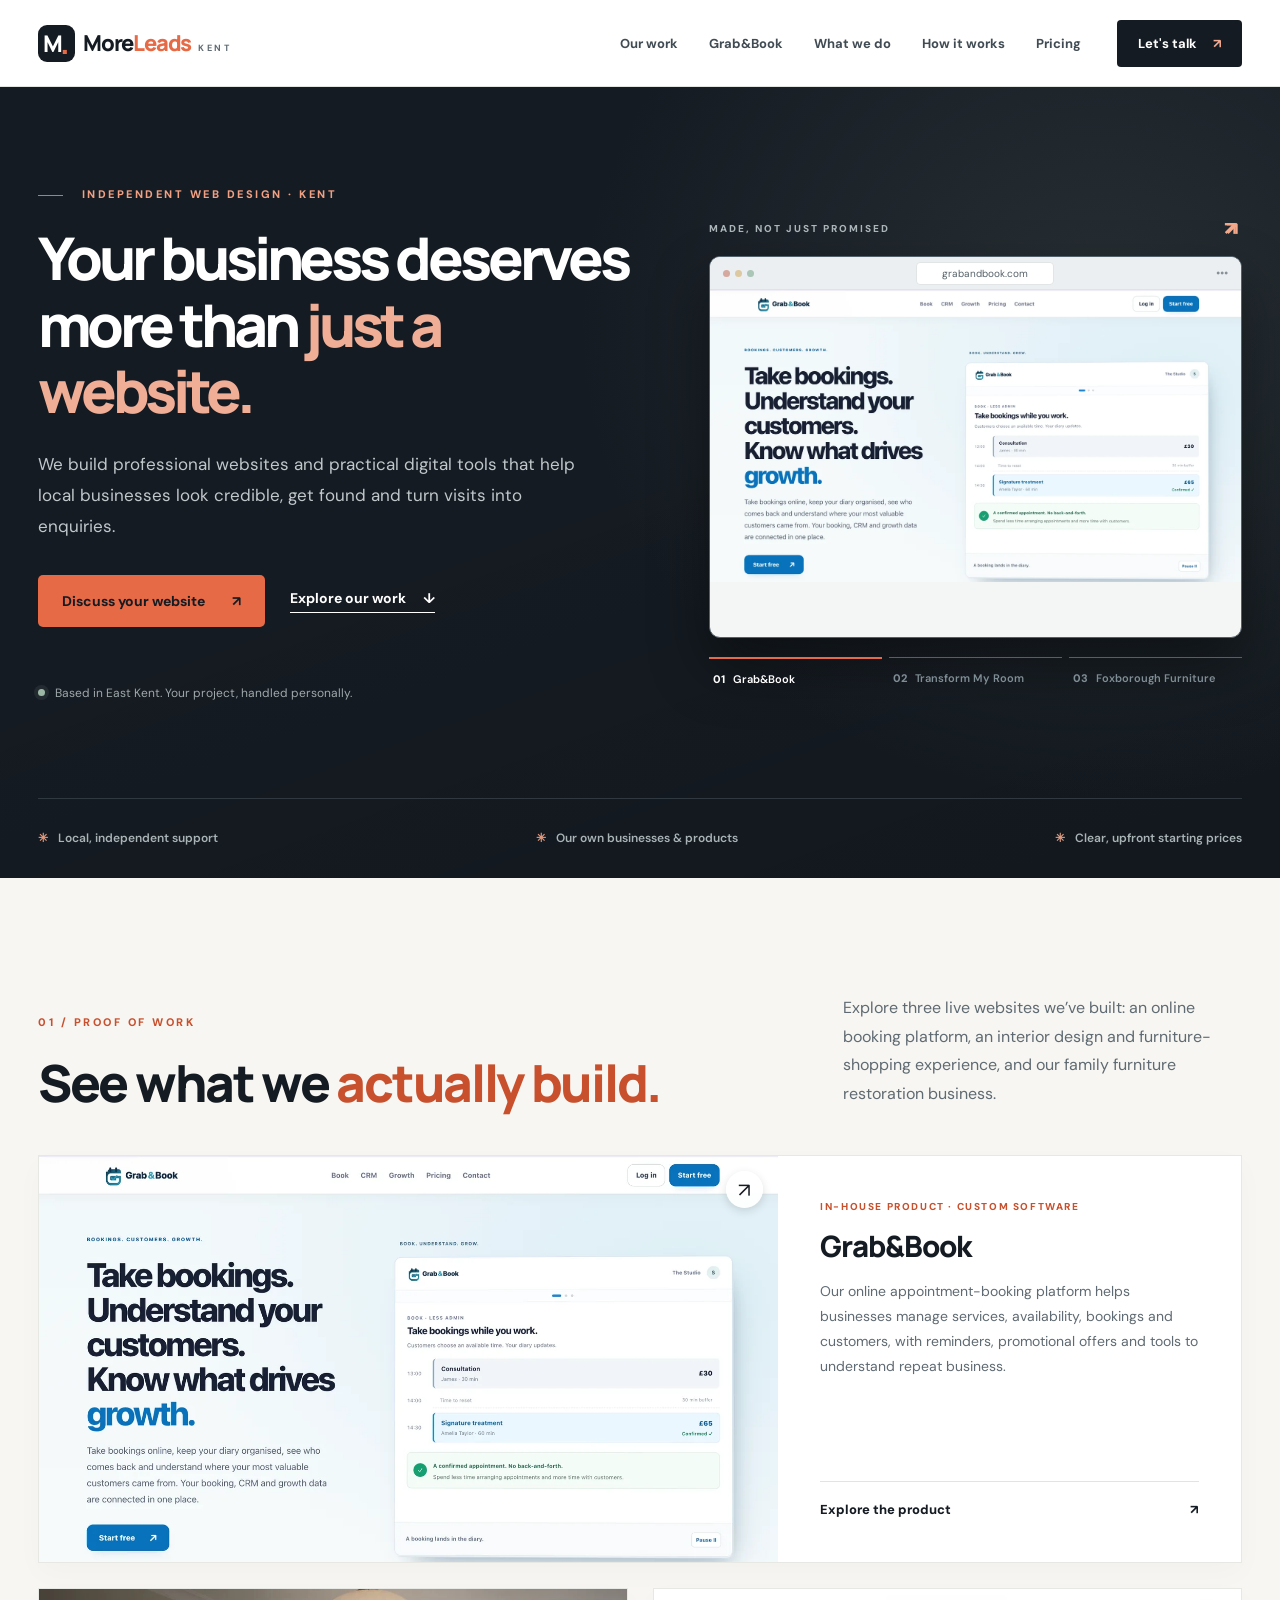
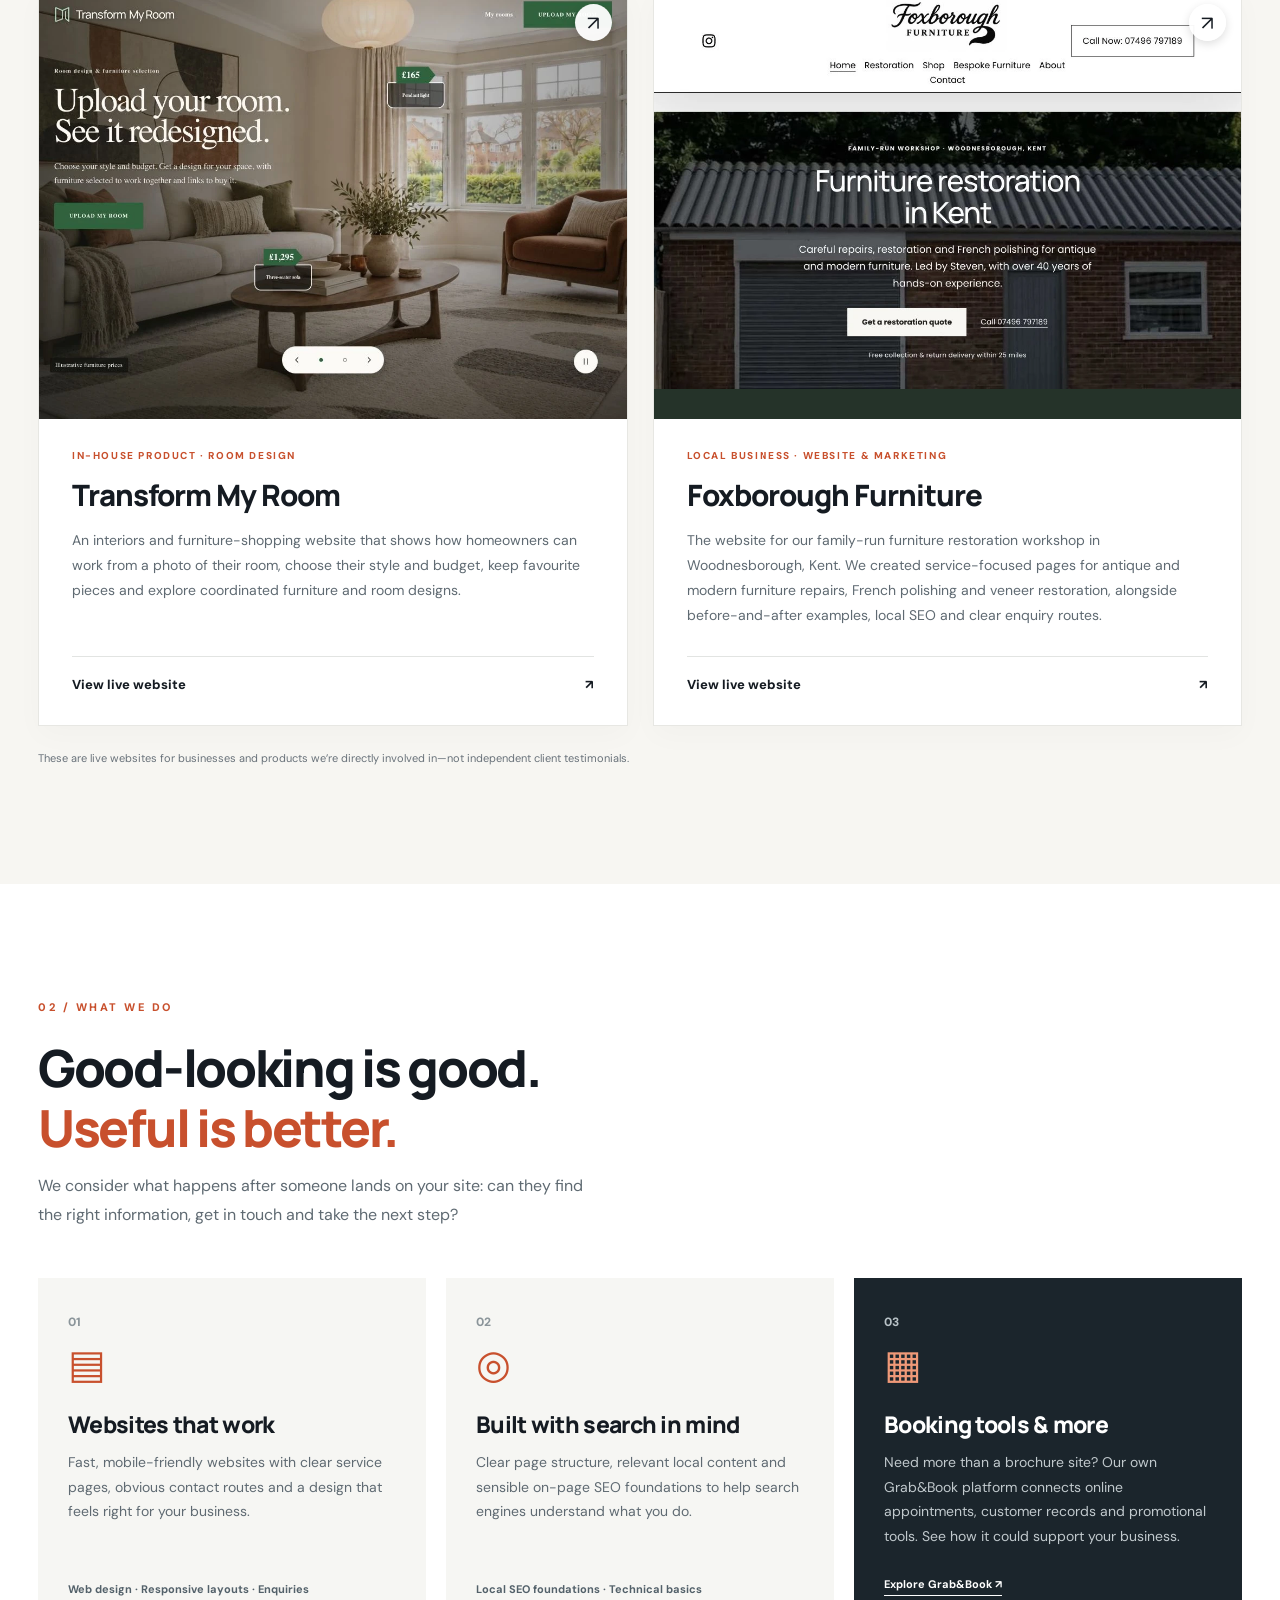
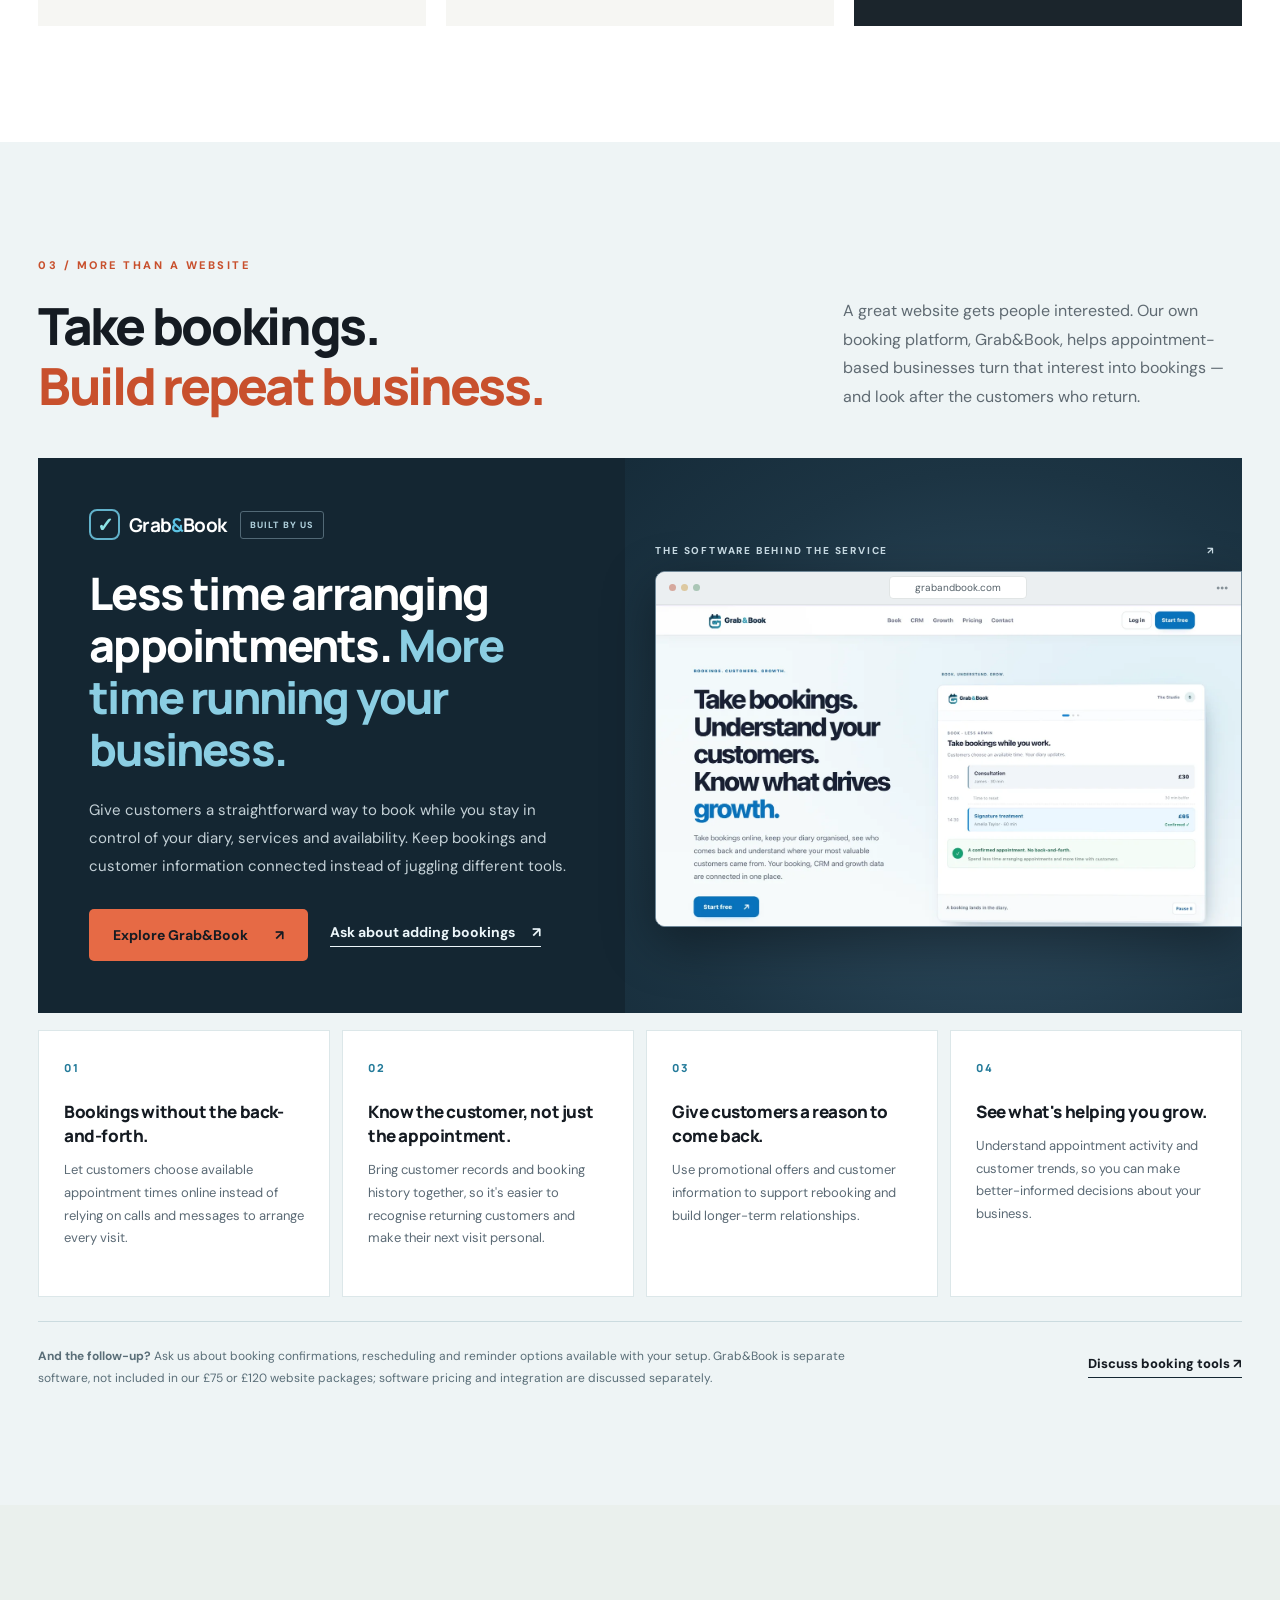
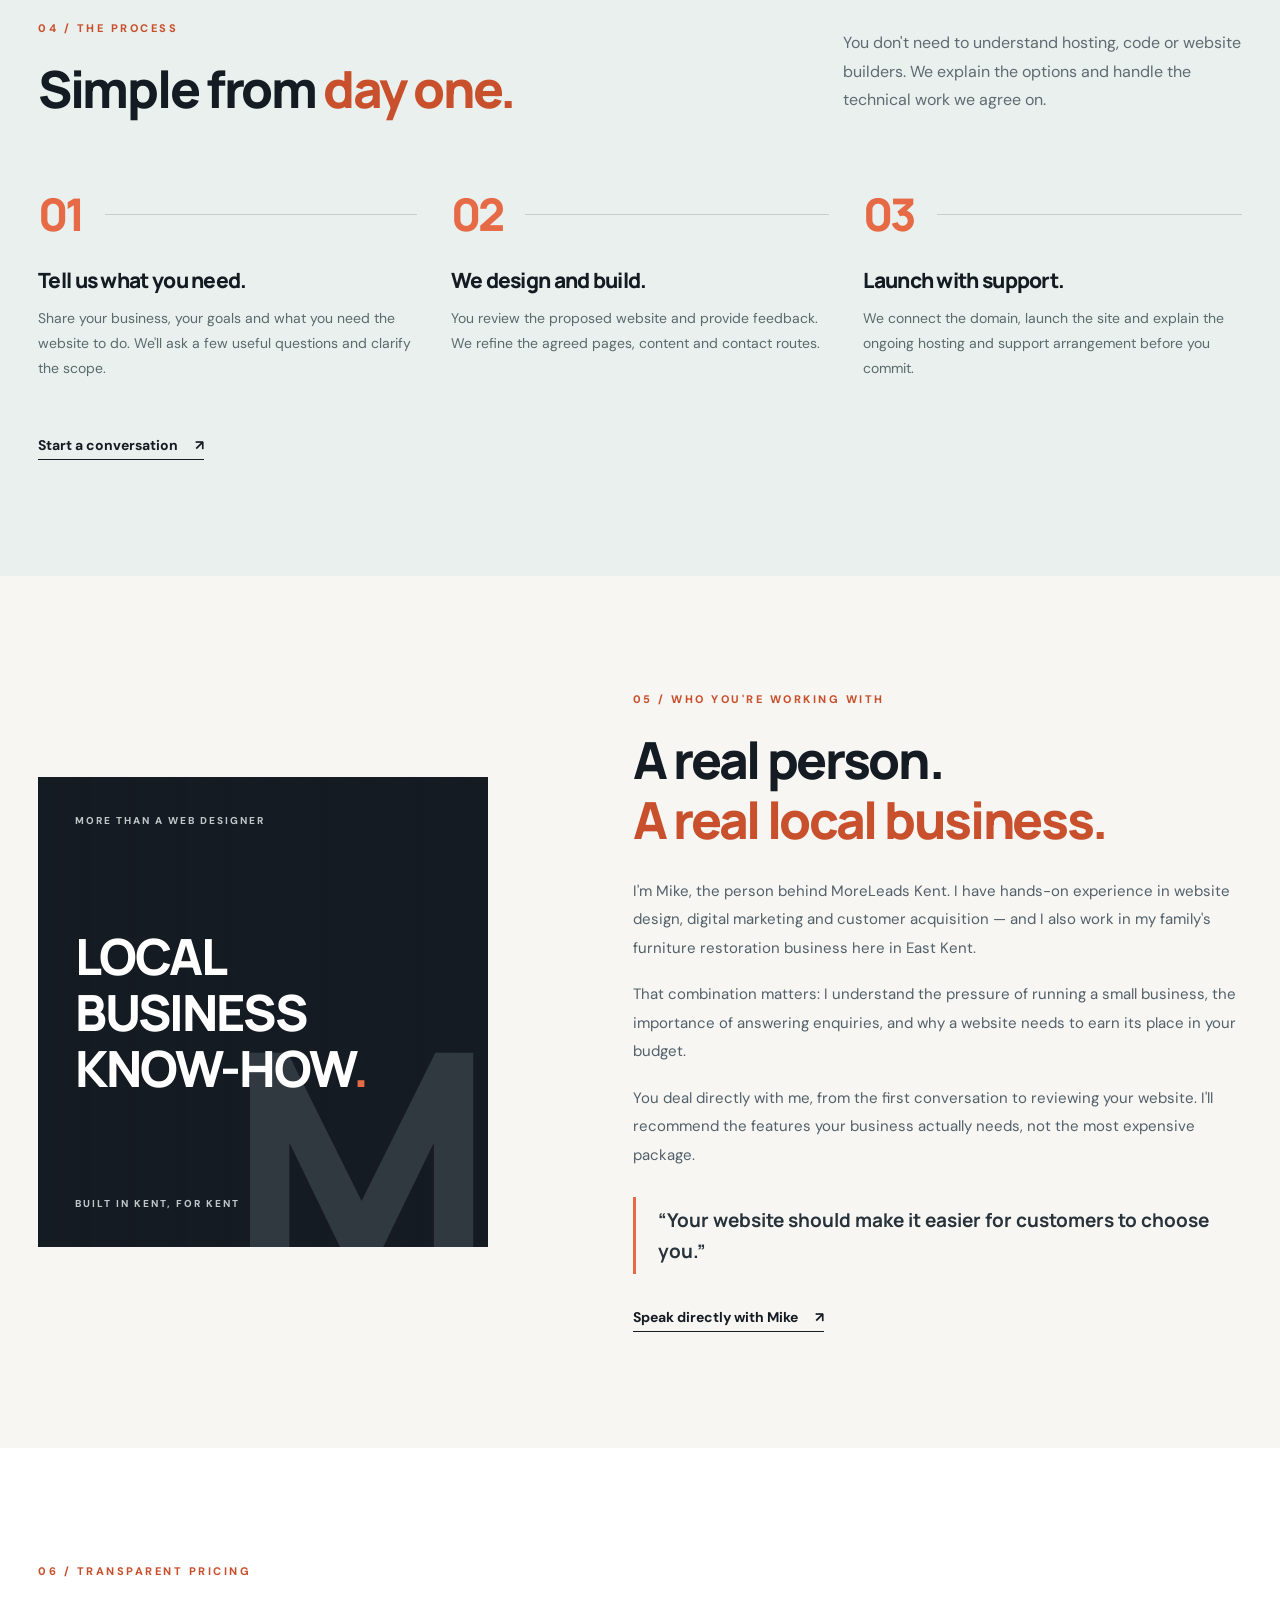
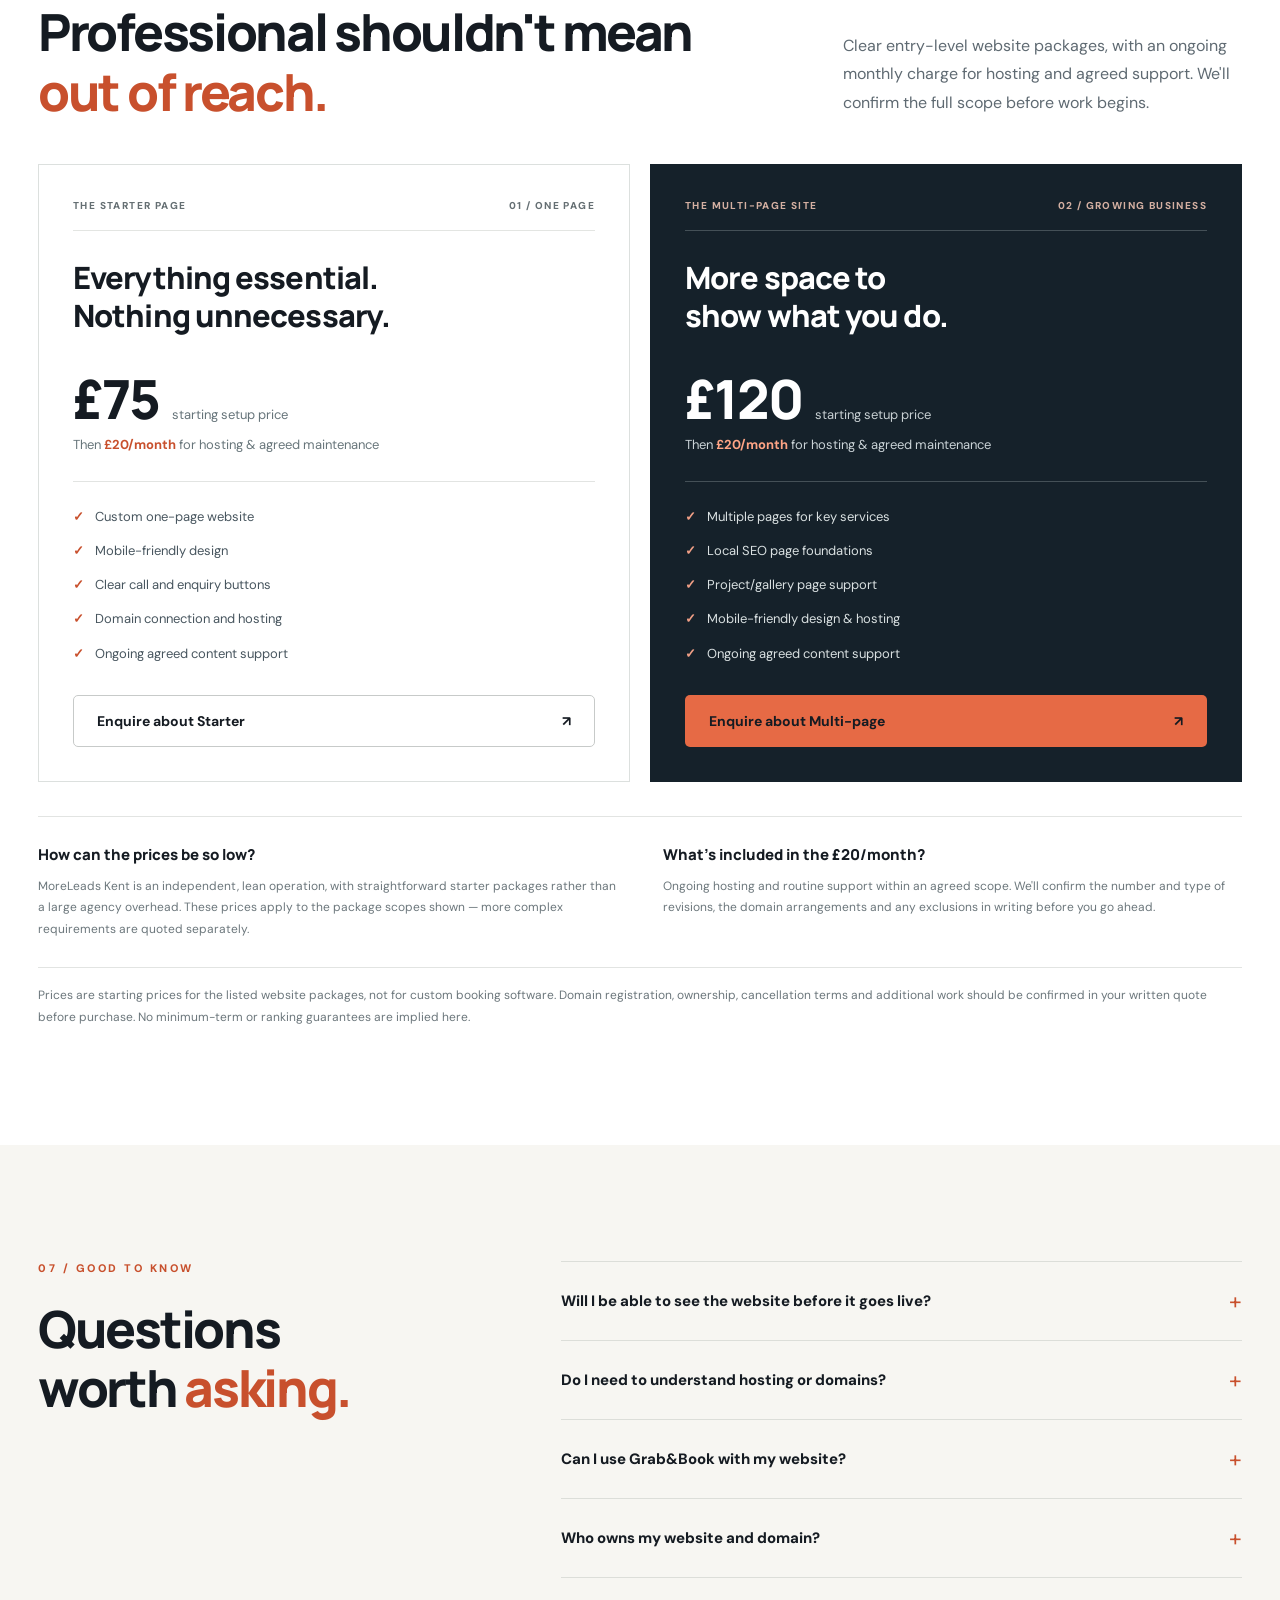
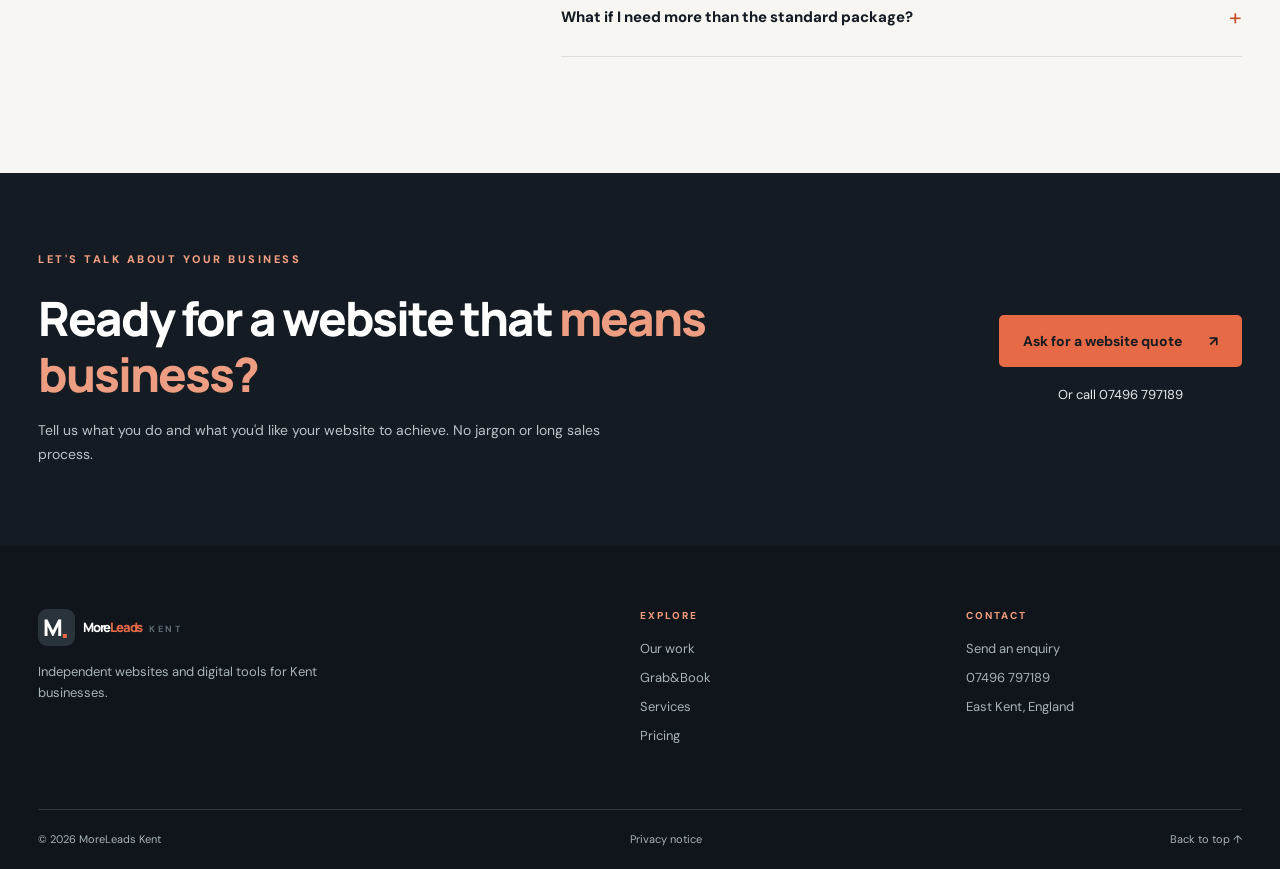
==== commit f8fbc7d2: "Update live portfolio links and descriptions for current brands" ====
--- a/index.html
+++ b/index.html
@@ -18,7 +18,7 @@
   <link rel="preconnect" href="https://fonts.googleapis.com">
   <link rel="preconnect" href="https://fonts.gstatic.com" crossorigin>
   <link href="https://fonts.googleapis.com/css2?family=DM+Sans:wght@400;500;600;700&family=Manrope:wght@400;500;600;700;800&display=swap" rel="stylesheet">
-  <link rel="stylesheet" href="style.css?v=20261028">
+  <link rel="stylesheet" href="style.css?v=20261028a">
   <script type="application/ld+json">{"@context":"https://schema.org","@type":"LocalBusiness","name":"MoreLeads Kent","url":"https://moreleadskent.co.uk/","telephone":"+447496797189","areaServed":{"@type":"AdministrativeArea","name":"Kent"},"address":{"@type":"PostalAddress","addressLocality":"Eastry","addressRegion":"Kent","postalCode":"CT13 0NY","addressCountry":"GB"},"description":"Independent web design, digital marketing and custom booking tools for Kent businesses."}</script>
 </head>
 <body>
@@ -51,13 +51,13 @@
           <div class="browser hero-browser">
             <div class="browser-bar"><span class="traffic" aria-hidden="true"><i></i><i></i><i></i></span><span class="browser-address" id="hero-url">grabandbook.com</span><span class="browser-menu" aria-hidden="true">•••</span></div>
             <div class="hero-shot-stack">
-              <img src="assets/grabandbook.webp" width="1440" height="791" alt="Grab&amp;Book booking software homepage, showing the booking management interface" id="hero-image" fetchpriority="high">
+              <img src="assets/grabandbook.webp?v=20261028a" width="1440" height="900" alt="Grab&amp;Book booking software homepage, showing the booking management interface" id="hero-image" fetchpriority="high">
             </div>
           </div>
           <div class="visual-switcher" role="group" aria-label="Featured project">
             <button class="switch active" type="button" data-project="grab" aria-pressed="true">01 <span>Grab&amp;Book</span></button>
             <button class="switch" type="button" data-project="room" aria-pressed="false">02 <span>Transform My Room</span></button>
-            <button class="switch" type="button" data-project="fox" aria-pressed="false">03 <span>Foxborough</span></button>
+            <button class="switch" type="button" data-project="fox" aria-pressed="false">03 <span>Foxborough Furniture</span></button>
           </div>
         </div>
       </div>
@@ -66,22 +66,22 @@
 
     <section class="work-section section-pad" id="work" aria-labelledby="work-heading">
       <div class="wrap">
-        <div class="section-head split-head"><div><p class="eyebrow">01 / PROOF OF WORK</p><h2 id="work-heading">See what we <span class="serif-accent">actually build.</span></h2></div><p>Real work, not stock examples: two software products of our own and the website for our family restoration business.</p></div>
+        <div class="section-head split-head"><div><p class="eyebrow">01 / PROOF OF WORK</p><h2 id="work-heading">See what we <span class="serif-accent">actually build.</span></h2></div><p>Explore three live websites we’ve built: an online booking platform, an interior design and furniture-shopping experience, and our family furniture restoration business.</p></div>
         <div class="portfolio-grid">
           <article class="project project-wide">
-            <a class="project-image project-book" href="https://grabandbook.com/" target="_blank" rel="noopener noreferrer" aria-label="Visit Grab and Book"><img src="assets/grabandbook.webp" width="1440" height="791" loading="lazy" alt="Screenshot of Grab&amp;Book homepage showing appointment diary software"><span class="image-corner" aria-hidden="true">↗</span></a>
-            <div class="project-info"><div><p class="project-kind">IN-HOUSE PRODUCT · CUSTOM SOFTWARE</p><h3>Grab&amp;Book</h3><p>Our own appointment-booking platform combining online bookings, availability controls, customer records and promotional tools in one place.</p></div><a class="project-link" href="https://grabandbook.com/" target="_blank" rel="noopener noreferrer">Explore the product <span aria-hidden="true">↗</span></a></div>
+            <a class="project-image project-book" href="https://grabandbook.com/" target="_blank" rel="noopener noreferrer" aria-label="Visit Grab and Book"><img src="assets/grabandbook.webp?v=20261028a" width="1440" height="900" loading="lazy" alt="Screenshot of Grab&amp;Book homepage showing appointment diary software"><span class="image-corner" aria-hidden="true">↗</span></a>
+            <div class="project-info"><div><p class="project-kind">IN-HOUSE PRODUCT · CUSTOM SOFTWARE</p><h3>Grab&amp;Book</h3><p>Our online appointment-booking platform helps businesses manage services, availability, bookings and customers, with reminders, promotional offers and tools to understand repeat business.</p></div><a class="project-link" href="https://grabandbook.com/" target="_blank" rel="noopener noreferrer">Explore the product <span aria-hidden="true">↗</span></a></div>
           </article>
           <article class="project">
-            <a class="project-image project-room" href="https://ai-interior-design-kohl.vercel.app/" target="_blank" rel="noopener noreferrer" aria-label="Visit the Transform My Room website"><img src="assets/transform-my-room.webp" width="1084" height="793" loading="lazy" alt="Transform My Room homepage showing room design and furniture selection"><span class="image-corner" aria-hidden="true">↗</span></a>
-            <div class="project-info"><div><p class="project-kind">IN-HOUSE PRODUCT · ROOM DESIGN</p><h3>Transform My Room</h3><p>Our room-design platform turns a room photo, style and budget into a coordinated design, with furniture selection and options to keep the pieces you already love.</p></div><a class="project-link" href="https://ai-interior-design-kohl.vercel.app/" target="_blank" rel="noopener noreferrer">View live website <span aria-hidden="true">↗</span></a></div>
+            <a class="project-image project-room" href="https://transformmyroom.com/" target="_blank" rel="noopener noreferrer" aria-label="Visit the Transform My Room website"><img src="assets/transform-my-room.webp?v=20261028a" width="1440" height="900" loading="lazy" alt="Current Transform My Room homepage with room photography, design inspiration and furniture selections"><span class="image-corner" aria-hidden="true">↗</span></a>
+            <div class="project-info"><div><p class="project-kind">IN-HOUSE PRODUCT · ROOM DESIGN</p><h3>Transform My Room</h3><p>An interiors and furniture-shopping website that shows how homeowners can work from a photo of their room, choose their style and budget, keep favourite pieces and explore coordinated furniture and room designs.</p></div><a class="project-link" href="https://transformmyroom.com/" target="_blank" rel="noopener noreferrer">View live website <span aria-hidden="true">↗</span></a></div>
           </article>
           <article class="project">
-            <a class="project-image project-fox" href="https://foxboroughfurniture.com/" target="_blank" rel="noopener noreferrer" aria-label="Visit the Foxborough Furniture website"><img src="assets/foxborough-current.webp" width="1084" height="737" loading="lazy" alt="Foxborough Furniture homepage showing its Woodnesborough workshop and furniture restoration services"><span class="image-corner" aria-hidden="true">↗</span></a>
-            <div class="project-info"><div><p class="project-kind">LOCAL BUSINESS · WEBSITE &amp; MARKETING</p><h3>Foxborough Furniture</h3><p>Our family-run workshop in Woodnesborough, Kent, restores antique and modern furniture. The website brings together repairs, French polishing, before-and-after work and restoration enquiries.</p></div><a class="project-link" href="https://foxboroughfurniture.com/" target="_blank" rel="noopener noreferrer">View live website <span aria-hidden="true">↗</span></a></div>
+            <a class="project-image project-fox" href="https://foxboroughfurniture.com/" target="_blank" rel="noopener noreferrer" aria-label="Visit the Foxborough Furniture website"><img src="assets/foxborough-current.webp?v=20261028a" width="1440" height="900" loading="lazy" alt="Current Foxborough Furniture homepage featuring furniture restoration services and the Woodnesborough workshop"><span class="image-corner" aria-hidden="true">↗</span></a>
+            <div class="project-info"><div><p class="project-kind">LOCAL BUSINESS · WEBSITE &amp; MARKETING</p><h3>Foxborough Furniture</h3><p>The website for our family-run furniture restoration workshop in Woodnesborough, Kent. We created service-focused pages for antique and modern furniture repairs, French polishing and veneer restoration, alongside before-and-after examples, local SEO and clear enquiry routes.</p></div><a class="project-link" href="https://foxboroughfurniture.com/" target="_blank" rel="noopener noreferrer">View live website <span aria-hidden="true">↗</span></a></div>
           </article>
         </div>
-        <p class="portfolio-note">These are our own businesses and projects, not presented as independent customer testimonials or completed client case studies.</p>
+        <p class="portfolio-note">These are live websites for businesses and products we’re directly involved in—not independent client testimonials.</p>
       </div>
     </section>
 
@@ -116,7 +116,7 @@
             <div class="booking-visual-topline"><span>THE SOFTWARE BEHIND THE SERVICE</span><span>↗</span></div>
             <div class="browser booking-browser">
               <div class="browser-bar"><span class="traffic" aria-hidden="true"><i></i><i></i><i></i></span><span class="browser-address">grabandbook.com</span><span class="browser-menu" aria-hidden="true">•••</span></div>
-              <img src="assets/grabandbook.webp" width="1440" height="791" loading="lazy" alt="Grab&amp;Book homepage with an appointment diary illustration and product introduction">
+              <img src="assets/grabandbook.webp?v=20261028a" width="1440" height="900" loading="lazy" alt="Grab&amp;Book homepage with an appointment diary illustration and product introduction">
             </div>
           </div>
         </div>
@@ -147,6 +147,6 @@
     <section class="last-cta" aria-labelledby="cta-heading"><div class="wrap cta-row"><div><p class="eyebrow light">LET'S TALK ABOUT YOUR BUSINESS</p><h2 id="cta-heading">Ready for a website that <span class="serif-accent">means business?</span></h2><p>Tell us what you do and what you'd like your website to achieve. No jargon or long sales process.</p></div><div class="cta-actions"><a class="btn btn-orange" href="contact.html">Ask for a website quote <span aria-hidden="true">↗</span></a><a href="tel:+447496797189">Or call 07496 797189</a></div></div></section>
   </main>
   <footer class="site-footer"><div class="wrap footer-row"><div><a class="brand footer-brand" href="#top"><span class="brand-mark">M<span class="mark-dot">.</span></span><span>More<span class="brand-accent">Leads</span><small>KENT</small></span></a><p>Independent websites and digital tools for Kent businesses.</p></div><div><p class="footer-label">EXPLORE</p><a href="#work">Our work</a><a href="#booking">Grab&amp;Book</a><a href="#services">Services</a><a href="#pricing">Pricing</a></div><div><p class="footer-label">CONTACT</p><a href="contact.html">Send an enquiry</a><a href="tel:+447496797189">07496 797189</a><span>East Kent, England</span></div></div><div class="wrap footer-bottom"><span>© <span id="year">2026</span> MoreLeads Kent</span><a href="privacy.html">Privacy notice</a><a href="#top">Back to top ↑</a></div></footer>
-  <script src="script.js?v=hero-webp-1" defer></script>
+  <script src="script.js?v=20261028a" defer></script>
 </body>
 </html>
